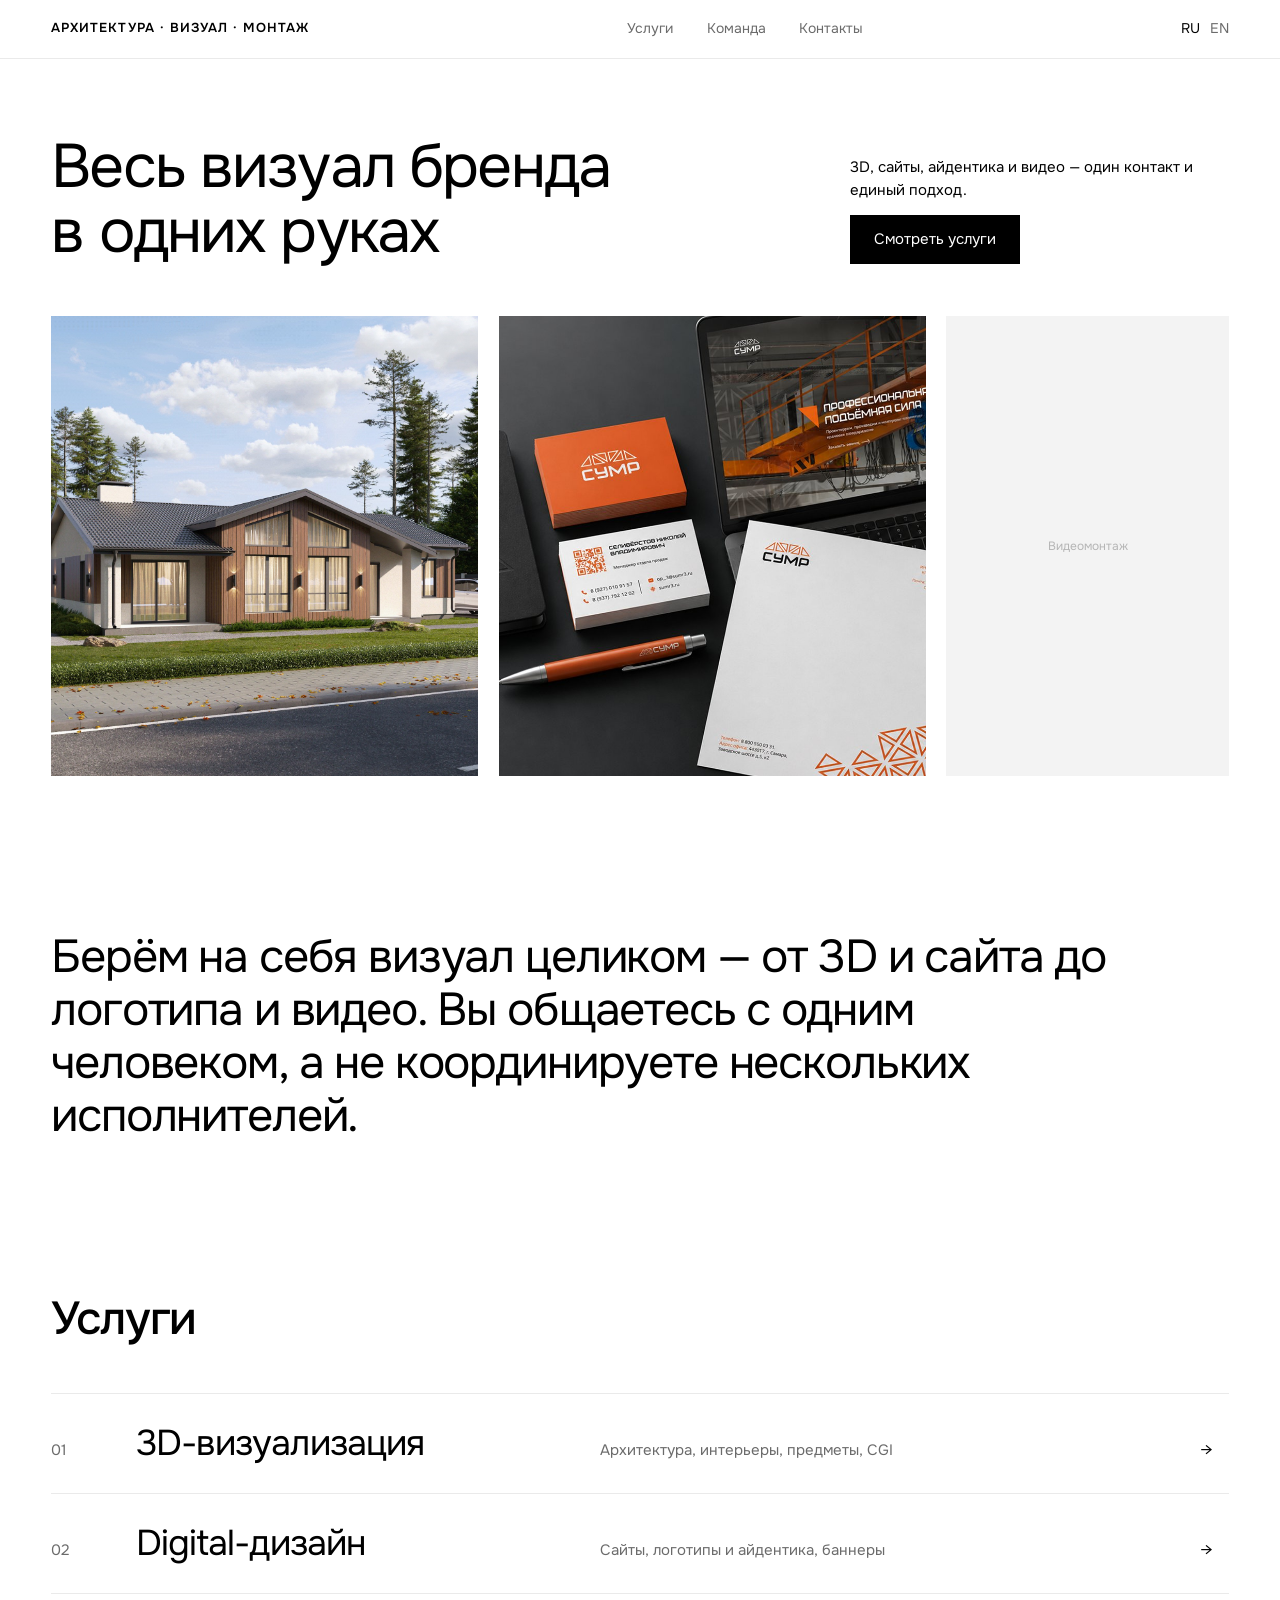
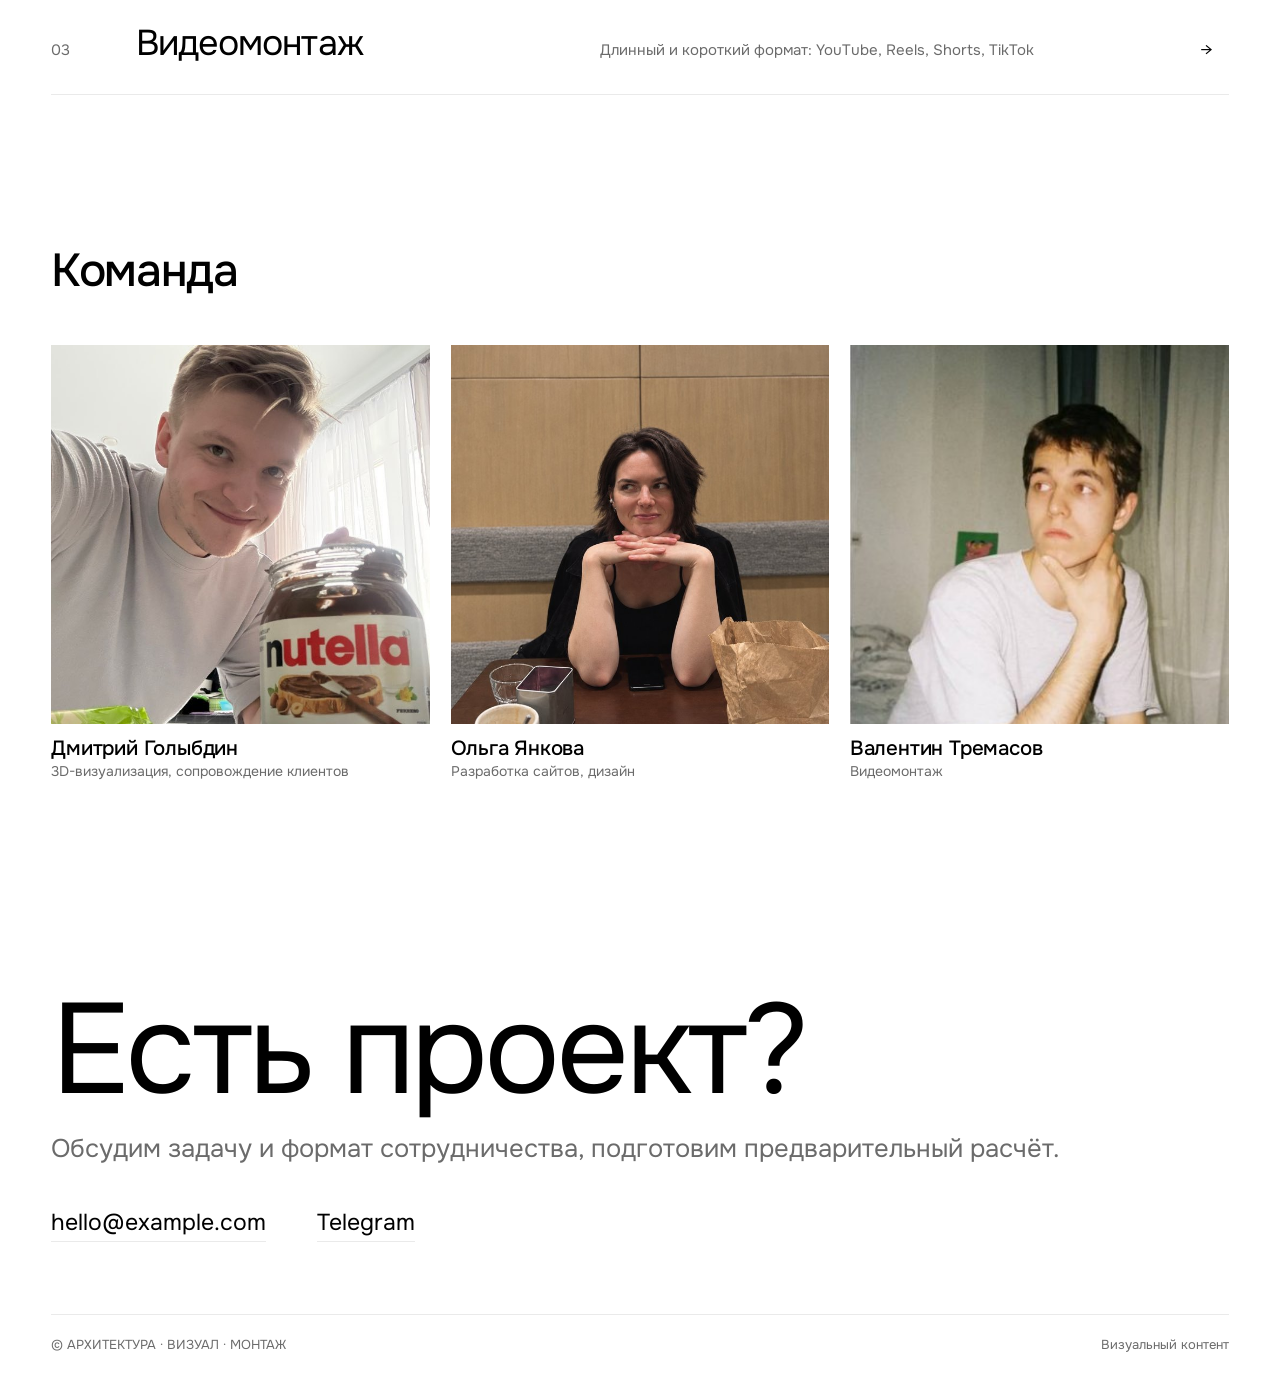
==== index.html @ 5c167f0b "Invest Group: link to live site instead of screenshots modal" ====
<!DOCTYPE html>
<html lang="ru">
<head>
<meta charset="utf-8">
<meta name="viewport" content="width=device-width, initial-scale=1, viewport-fit=cover">
<title>Дмитрий Голыбдин — 3D визуализация</title>
<meta name="description" content="Портфолио 3D artist: архитектурная визуализация, интерьеры, CGI.">
<meta property="og:title" content="Dmitry Golybdin — 3D Visualization">
<meta property="og:type" content="website">
<link rel="preconnect" href="https://fonts.googleapis.com">
<link rel="preconnect" href="https://fonts.gstatic.com" crossorigin>
<link href="https://fonts.googleapis.com/css2?family=Onest:wght@300;400;500;600&display=swap" rel="stylesheet">
<style>
:root{--bg:#fff;--fg:#000;--mute:#6B6B6B;--line:#EAEAEA;--ph:#F3F3F3;--m:clamp(20px,4vw,72px);--g:clamp(12px,1.6vw,28px);--f:'Onest','Helvetica Neue',Arial,sans-serif;color-scheme:light;box-sizing:border-box;padding-top:env(safe-area-inset-top,0px);padding-bottom:env(safe-area-inset-bottom,0px)}
*,*:before,*:after{box-sizing:inherit}
html{height:100%;scroll-padding-top:calc(env(safe-area-inset-top,0px) + 64px)}
body{margin:0;min-height:100%;background:var(--bg);color:var(--fg);font:400 16px/1.55 var(--f);-webkit-font-smoothing:antialiased;overflow-x:hidden}
a{color:inherit;text-decoration:none}
a:focus-visible,button:focus-visible{outline:2px solid #000;outline-offset:4px}
h1,h2,h3{font-weight:500;margin:0;letter-spacing:-.03em;line-height:1}
header{position:sticky;top:env(safe-area-inset-top,0px);z-index:10;background:rgba(255,255,255,.92);backdrop-filter:blur(6px);display:flex;align-items:center;justify-content:space-between;gap:16px;padding:18px var(--m);font-size:14px}
header .logo{font-weight:600;letter-spacing:-.01em}
nav{display:flex;gap:clamp(16px,2.6vw,40px)}
nav a,.lang button{color:var(--mute);transition:color .2s}
nav a:hover,nav a[aria-current],.lang button[aria-pressed=true]{color:var(--fg)}
.lang{display:flex;gap:10px}
.lang button{background:none;border:0;padding:0;font:inherit;cursor:pointer}
.menu{display:none;background:none;border:0;font:inherit;font-size:14px;cursor:pointer;padding:0}
main{min-height:60vh}
.hero-t{display:grid;grid-template-columns:repeat(12,1fr);gap:var(--g);align-items:end;padding:clamp(40px,6vw,96px) var(--m) clamp(28px,4vw,56px)}
.hero h1{grid-column:1/9;font-size:clamp(26px,5.4vw,96px);font-weight:400;white-space:nowrap;margin:0}
.hd{grid-column:9/13}
.hd p{margin:0 0 14px;color:var(--fg);font-size:15px;line-height:1.5}
.hd a.cta{border-bottom:1px solid;font-size:15px}
.hero-i .ph,.hero-i img{display:block;width:100%;aspect-ratio:16/9;object-fit:cover}
body>header{border-bottom:1px solid var(--line)}

.ph{background:var(--ph);display:flex;align-items:center;justify-content:center;color:#B5B5B5;font-size:12px;letter-spacing:.02em}
.sec{padding:clamp(72px,12vw,200px) var(--m) 0}
.sec-h{display:flex;justify-content:space-between;align-items:baseline;margin-bottom:clamp(24px,4vw,56px)}
.sec-h h2{font-size:clamp(28px,3.6vw,56px)}
.sec-h a{font-size:14px;color:var(--mute)}
.sec-h a:hover{color:var(--fg)}
.grid{display:grid;grid-template-columns:repeat(12,1fr);gap:clamp(36px,5vw,88px) var(--g);align-items:end}
.card{display:block}
.card .im{overflow:hidden;background:var(--ph)}
.card .ph,.card img{width:100%;aspect-ratio:var(--r,3/2);object-fit:cover;display:block;transition:transform .9s cubic-bezier(.2,.6,.2,1),opacity .4s}
.card:hover .ph,.card:hover img{transform:scale(1.02)}
.card h3{font-size:clamp(16px,1.4vw,20px);font-weight:500;letter-spacing:-.01em;margin-top:14px}
.card span{display:block;color:var(--mute);font-size:14px;margin-top:2px}
.s-a{grid-column:1/-1}.s-b{grid-column:1/8}.s-c{grid-column:9/13}.s-d{grid-column:2/7}.s-e{grid-column:8/13}.s-f{grid-column:1/6}.s-g{grid-column:7/13}
.about{display:grid;grid-template-columns:repeat(12,1fr);gap:var(--g)}
.about .l{grid-column:1/6;color:var(--mute);font-size:14px}
.about .r{grid-column:6/13}
.about h2{font-size:clamp(32px,5vw,80px);margin-bottom:28px}
.about p{font-size:clamp(18px,1.8vw,26px);line-height:1.4;letter-spacing:-.01em;margin:0;max-width:34ch}
.srv{display:grid;grid-template-columns:repeat(12,1fr);gap:var(--g)}
.srv h3{grid-column:1/6;font-size:clamp(22px,2.4vw,36px);margin-bottom:20px}
.srv ul{grid-column:6/13;list-style:none;margin:0 0 clamp(40px,6vw,88px);padding:0}
.srv li{padding:14px 0;border-top:1px solid var(--line);font-size:clamp(16px,1.4vw,20px)}
.srv .sub li{color:var(--mute)}
.srv li a{display:block}.srv li a:hover{color:var(--mute)}
.sv{all:unset;box-sizing:border-box;display:block;width:100%;cursor:pointer;color:var(--mute);transition:color .2s}.sv:hover{color:var(--fg)}.sv:focus-visible{outline:2px solid #000;outline-offset:4px}
dialog{border:0;padding:clamp(28px,4vw,56px);width:min(560px,calc(100% - 2*var(--m)));background:#fff;color:#000;font-family:var(--f)}
dialog::backdrop{background:rgba(255,255,255,.8)}
dialog h3{font-size:clamp(26px,3vw,40px);margin-bottom:18px}
dialog p{margin:0 0 32px;color:var(--mute);font-size:17px;max-width:40ch}
dialog .a{display:flex;justify-content:space-between;align-items:center;font-size:15px}
dialog .a button{all:unset;cursor:pointer;color:var(--mute)}dialog .a button:hover,dialog .a .go{color:#000}
dialog .a .go{border-bottom:1px solid;cursor:pointer}
dialog,dialog.wide{max-height:92vh}
dialog.wide{width:min(980px,calc(100% - 2*var(--m)))}
dialog.wide p{max-width:68ch;margin-bottom:20px}
.dh{display:flex;justify-content:space-between;align-items:flex-start;gap:16px;margin-bottom:18px}.dh h3{margin:0}
#dx{all:unset;cursor:pointer;font-size:22px;line-height:1;padding:4px 8px;color:var(--mute)}#dx:hover{color:#000}#dx:focus-visible{outline:2px solid #000}
.wl{display:grid;grid-template-columns:repeat(3,1fr);gap:var(--g)}
.wp{all:unset;box-sizing:border-box;cursor:pointer;display:block}
.wp .th{display:block;background:var(--ph);overflow:hidden}
.wp .th img,.wp .th .ph{width:100%;aspect-ratio:16/10;object-fit:cover;object-position:top;display:block;transition:transform .6s}
.wp:hover .th img{transform:scale(1.02)}
.wp .wt{display:block;margin-top:12px;font-size:17px;font-weight:500}
.wp .wy{display:block;color:var(--mute);font-size:14px}
.wp:focus-visible{outline:2px solid #000;outline-offset:4px}
.bk{all:unset;cursor:pointer;color:var(--mute);font-size:14px;margin-bottom:18px;display:inline-block}.bk:hover{color:#000}.bk:focus-visible{outline:2px solid #000}
dialog .ty{color:var(--mute);margin-bottom:10px}
.mn{display:flex;flex-wrap:wrap;gap:8px 18px;margin:0 0 12px;font-size:14px;align-items:baseline}.mn span{color:var(--mute);margin-right:6px}.mn i{font-style:normal;border-bottom:1px solid var(--line)}
.shots{display:grid;gap:14px;margin:24px 0 0}
.shots img,.mob img,.ex img{width:100%;display:block;border:1px solid var(--line)}
dialog h4{font-weight:500;font-size:15px;color:var(--mute);margin:28px 0 12px}
.mob{display:grid;grid-template-columns:repeat(4,1fr);gap:14px;align-items:start}
.ex{max-width:70%}
dialog .ft{margin-top:32px}
@media(max-width:860px){.wl{grid-template-columns:1fr}.mob{grid-template-columns:repeat(2,1fr)}.ex{max-width:100%}}

.contact{padding:clamp(96px,16vw,260px) var(--m) clamp(40px,6vw,72px)}
.contact h2{font-size:clamp(44px,10vw,180px);font-weight:400}
.contact p{margin:14px 0 36px;color:var(--mute);font-size:clamp(18px,2vw,28px)}
.contact .links{display:flex;gap:clamp(20px,4vw,56px);flex-wrap:wrap;font-size:clamp(18px,1.8vw,24px)}
.contact .links a{border-bottom:1px solid var(--line);transition:border-color .2s}
.contact .links a:hover{border-color:#000}
footer{display:flex;justify-content:space-between;padding:20px var(--m) 28px;color:var(--mute);font-size:13px;border-top:1px solid var(--line);margin:0 var(--m);padding-left:0;padding-right:0}
.pg-h{padding:clamp(48px,8vw,120px) var(--m) clamp(32px,5vw,72px)}
.pg-h h1{font-size:clamp(40px,8vw,140px);font-weight:400}
.pd-h{padding:clamp(40px,7vw,110px) var(--m) clamp(28px,4vw,56px);display:grid;grid-template-columns:repeat(12,1fr);gap:var(--g)}
.pd-h .t{grid-column:1/9}
.pd-h h1{font-size:clamp(36px,7vw,120px);font-weight:400}
.pd-h .ty{color:var(--mute);margin-top:16px}
.pd-h .d{grid-column:9/13;align-self:end;font-size:15px;color:var(--mute)}
.pd-h .d p{margin:0 0 8px}
.gal{display:grid;grid-template-columns:repeat(12,1fr);gap:var(--g);padding:0 var(--m)}
.gal figure{margin:0}
.gal .ph,.gal img{width:100%;display:block;aspect-ratio:var(--r,16/9);object-fit:cover}
.f{grid-column:1/-1}.h{grid-column:span 6}.lg{grid-column:3/13}
.full-bleed{grid-column:1/-1;margin:0 calc(var(--m)*-1)}
.pn{display:flex;justify-content:space-between;gap:16px;padding:clamp(72px,12vw,180px) var(--m) 0;font-size:clamp(18px,2.2vw,32px);letter-spacing:-.02em}
.pn a{display:block;max-width:46%}.pn small{display:block;color:var(--mute);font-size:13px;letter-spacing:0;margin-bottom:6px}
.pn .nx{text-align:right;margin-left:auto}
.back{padding:36px var(--m) 0;font-size:14px;color:var(--mute)}
.back a:hover{color:var(--fg)}
.rv{opacity:0;transition:opacity 1s ease}.rv.in{opacity:1}
@media(max-width:860px){
 .hero-t{display:block;padding-top:36px}
 .hero h1{font-size:8vw}
 .hd{margin-top:20px}
 .hero-i .ph,.hero-i img{aspect-ratio:4/3}
 header{flex-wrap:wrap}
 .menu{display:block}
 nav{display:none;order:3;width:100%;flex-direction:column;gap:14px;padding:14px 0 6px;font-size:18px}
 nav.open{display:flex}
 .grid{grid-template-columns:1fr;gap:44px}
 .grid>*{grid-column:1!important}
 .about,.srv,.pd-h{display:block}
 .about .l{margin-bottom:20px}
 .srv h3{margin-bottom:10px}
 .pd-h .d{margin-top:24px}
 .gal{grid-template-columns:1fr}
 .f,.h,.lg{grid-column:1/-1}
 .gal .ph,.gal img{aspect-ratio:var(--rm,4/3)}
 .pn a{max-width:48%}
}
@media(prefers-reduced-motion:reduce){*{transition:none!important}.rv{opacity:1}}

.hero-i{display:grid;grid-template-columns:repeat(3,1fr);gap:var(--g);padding:0 var(--m)}
.hero-i img,.hero-i .ph{aspect-ratio:3/4;object-fit:cover;width:100%;display:block}
.pos{margin:0;font-size:clamp(24px,3.6vw,60px);line-height:1.15;letter-spacing:-.025em;max-width:24em}
.srvl{border-bottom:1px solid var(--line)}
.sv.row{display:grid;grid-template-columns:64px 1.3fr 1.7fr 28px;gap:var(--g);align-items:baseline;padding:clamp(18px,2.4vw,32px) 0;border-top:1px solid var(--line);color:var(--fg);text-align:left}
.sv.row .nm{font-size:clamp(22px,2.8vw,44px);letter-spacing:-.025em;line-height:1.05}
.sv.row .n,.sv.row .ds{color:var(--mute);font-size:15px}
.sv.row .ar{transition:transform .3s}.sv.row:hover .ar{transform:translateX(5px)}
.g3{display:grid;grid-template-columns:repeat(3,1fr);gap:clamp(32px,4vw,64px) var(--g)}
.g3 .card .ph,.g3 .card img{aspect-ratio:4/3}
.tm{display:grid;grid-template-columns:repeat(3,1fr);gap:var(--g)}
.tm .ph{aspect-ratio:1/1;width:100%}.tm h3{margin-top:14px;font-size:clamp(18px,1.6vw,22px);font-weight:500;letter-spacing:-.01em}.tm span{display:block;color:var(--mute);font-size:14px;margin-top:2px}
@media(max-width:860px){.sv.row{grid-template-columns:36px 1fr 24px}.sv.row .ds{grid-column:2/3}.g3,.tm{grid-template-columns:1fr}.hero-i img,.hero-i .ph{aspect-ratio:2/3}}

.hero h1{white-space:normal;text-wrap:balance;font-size:clamp(28px,4.8vw,84px);line-height:1.05;max-width:none}
.vt{position:relative;aspect-ratio:3/4;background:var(--ph);overflow:hidden;display:flex;align-items:center;justify-content:center;color:#B5B5B5;font-size:12px}
.vt video{position:absolute;inset:0;width:100%;height:100%;object-fit:cover}
.tp{width:100%;aspect-ratio:1/1;object-fit:cover;object-position:50% 22%;display:block}
.dgs{margin-bottom:clamp(56px,8vw,120px)}.dgs .sec-h{margin-bottom:10px}.dd{color:var(--mute);margin:0 0 28px}
.vg{padding:0 var(--m)}.vc{display:grid;grid-template-columns:5fr 7fr;gap:var(--g);margin-top:clamp(40px,6vw,88px)}
.vc h4{font-weight:500;font-size:15px;color:var(--mute);margin:0 0 16px}
.vl{list-style:none;margin:0;padding:0}.vl li{padding:14px 0;border-top:1px solid var(--line);font-size:clamp(16px,1.4vw,20px)}
.vr{display:flex;justify-content:space-between;gap:16px;padding:18px 0;border-top:1px solid var(--line);font-size:clamp(18px,1.8vw,26px);letter-spacing:-.015em}
.vr span+span{color:var(--mute);font-size:14px;white-space:nowrap}.vr:hover span:first-child{color:var(--mute)}
@media(max-width:860px){.hero h1{font-size:8vw}.vc{grid-template-columns:1fr;gap:40px}}

.vl3{border-bottom:1px solid var(--line)}
.vr3{display:grid;grid-template-columns:1.2fr 1.4fr 1.5fr;gap:var(--g);padding:18px 0;border-top:1px solid var(--line);align-items:baseline}
.vr3 .nm{font-size:clamp(18px,1.8vw,26px);letter-spacing:-.015em}.vr3 .sp{color:var(--mute);font-size:15px}
.vr3 .lk{display:flex;gap:6px 18px;flex-wrap:wrap;justify-content:flex-end;font-size:15px}
.vr3 .lk a,.mn a{border-bottom:1px solid var(--line);transition:border-color .2s}.vr3 .lk a:hover,.mn a:hover{border-color:#000}
@media(max-width:860px){.vr3{grid-template-columns:1fr;gap:6px}.vr3 .lk{justify-content:flex-start;margin-top:6px}}

.hero-i{display:flex;gap:var(--g);height:clamp(300px,36vw,680px)}
.hero-i .hf{flex:1 1 0;min-width:0;overflow:hidden;background:var(--ph);transition:flex .7s cubic-bezier(.2,.6,.2,1);display:block}
.hero-i .hf:hover,.hero-i .hf:focus-visible{flex:3 1 0}
.hero-i .hf img{width:100%;height:100%;aspect-ratio:auto;object-fit:cover;display:block}
.hero-i .vt{flex:0 0 24%;aspect-ratio:auto;height:auto}
@media(max-width:860px){.hero-i{flex-direction:column;height:auto}.hero-i .hf,.hero-i .vt{flex:none;height:62vw}.hero-i .hf:hover{flex:none}}

.hd a.cta{display:inline-block;background:#000;color:#fff;border:0;padding:13px 24px;transition:opacity .2s}
.hd a.cta:hover{opacity:.82}
.bc{padding:20px var(--m) 0;font-size:13px;color:var(--mute)}.bc a:hover{color:#000}.bc [aria-current]{color:#000}.bc span[aria-hidden]{margin:0 4px}
.bc+.pg-h{padding-top:clamp(24px,4vw,56px)}
.bc+article .pd-h{padding-top:clamp(20px,3vw,40px)!important}
.figc{grid-column:1/-1}
dialog.xl{width:min(1400px,calc(100% - 2*var(--m)));padding:clamp(18px,2.4vw,32px)}
.fgw iframe{display:block;width:100%;height:min(72vh,780px);border:0;background:var(--ph)}

body>header .logo{font-weight:600;font-size:13px;letter-spacing:.08em;line-height:1.3;text-transform:uppercase}
@media(max-width:860px){body>header .logo{font-size:10.5px;letter-spacing:.05em;max-width:62%}}
</style>
</head>
<body>
<header>
 <a class="logo" href="#/" id="logo"></a>
 <button class="menu" id="menu" aria-expanded="false" aria-controls="nav"></button>
 <nav id="nav" aria-label="Main"></nav>
 <div class="lang" role="group" aria-label="Language"><button data-l="ru" aria-pressed="true">RU</button><button data-l="en" aria-pressed="false">EN</button></div>
</header>
<main id="app"></main>
<dialog id="dlg" aria-labelledby="dt"><div class="dh"><h3 id="dt"></h3><button id="dx" aria-label="Close">✕</button></div><div id="db"></div></dialog>
<script>
/* ---------- CONTENT MODEL (add a project = add one object) ---------- */
const T={
 ru:{nav:{services:'Услуги',works:'Работы',team:'Команда',contact:'Контакты',projects:'Проекты'},menu:'Меню',close:'Закрыть',
  hero:'Весь визуал бренда в одних руках',sub:'3D, сайты, айдентика и видео — один контакт и единый подход.',cta:'Смотреть услуги',sel:'Избранное',all:'Все 3D-проекты',brand:'АРХИТЕКТУРА · ВИЗУАЛ · МОНТАЖ',fsub:'Визуальный контент',photo:'Фото',
  pos:'Берём на себя визуал целиком — от 3D и сайта до логотипа и видео. Вы общаетесь с одним человеком, а не координируете нескольких исполнителей.',
  svc:[['3D-визуализация','','Архитектура, интерьеры, предметы, CGI'],['Digital-дизайн','','Сайты, логотипы и айдентика, баннеры'],['Видеомонтаж','','Длинный и короткий формат: YouTube, Reels, Shorts, TikTok']],
  web:['Разработка сайтов','Сайты и лендинги: дизайн, структура и вёрстка. Выберите проект, чтобы посмотреть подробнее.'],
  dg:[['Разработка сайтов','Сайты и лендинги: дизайн, структура и вёрстка.'],['Логотипы и айдентика','Логотип и базовые элементы фирменного стиля.'],['Баннеры','Рекламные и информационные баннеры, материалы для соцсетей.']],
  vi:'Монтирую как длинный формат, так и короткий: Reels, Shorts, TikTok.',vs:'Что входит',vw:'Примеры работ',yt:'YouTube',lk:'Ссылки',st:'Сайт',dgi:'Делаем сайты и лендинги, а также логотипы и фирменный стиль, баннеры и другие материалы для онлайн. Ниже — примеры сайтов.',hm:'Главная',fo:'Открыть в Figma',
  vl:['Обработка сырого материала','Цветокоррекция','Работа со звуком','Самостоятельный подбор дополнительного материала','Качественные монтажные склейки, эффекты, анимация'],
  team:[['Дмитрий Голыбдин','3D-визуализация, сопровождение клиентов'],['Ольга Янкова','Разработка сайтов, дизайн'],['Валентин Тремасов','Видеомонтаж']],
  role:'3D Artist / Architectural Visualization',
  about:'Создаю фотореалистичные визуализации архитектуры, интерьеров и объектов, помогая представить проект до его реализации.',
  s1:'3D визуализация',s2:'Digital дизайн',
  s1l:['Архитектурная визуализация','Интерьерная визуализация','Экстерьерная визуализация','Предметная визуализация'],
  s2l:[['Разработка сайтов','Сайты и лендинги: дизайн, структура и вёрстка. Выберите проект, чтобы посмотреть подробнее.'],['Логотипы','Разработка логотипа и базовых элементов фирменного стиля.'],['Digital-материалы','Презентации, обложки и другие материалы для онлайн-использования.'],['Баннеры','Рекламные и информационные баннеры для сайтов и соцсетей.']],mt:'Дополнительные услуги',discuss:'Обсудить задачу',back:'← Разработка сайтов',menuL:'Меню',blocks:'Блоки',mobile:'Мобильная версия',modalL:'Форма заявки',soon:'Скоро',soonL:'Скриншоты появятся позже.',close2:'Закрыть',
  cH:'Есть проект?',cP:'Обсудим задачу и формат сотрудничества, подготовим предварительный расчёт.',prev:'Предыдущий',next:'Следующий',back:'← Все проекты',
  ph:'Рендер',tt:'3D-визуализация',year:'Год',client:'Клиент',loc:'Локация',
  cat:{arch:'Архитектурная визуализация',ext:'Экстерьерная визуализация',int:'Интерьерная визуализация',prod:'Предметная визуализация',cgi:'CGI'},
  suf:'архитектурная визуализация'},
 en:{nav:{services:'Services',works:'Work',team:'Team',contact:'Contact',projects:'Projects'},menu:'Menu',close:'Close',
  hero:'All your brand visuals in one pair of hands',sub:'3D, websites, identity and video — one contact, one approach.',cta:'View services',sel:'Selected work',all:'All 3D projects',brand:'ARCHITECTURE · VISUAL · EDITING',fsub:'Visual content',photo:'Photo',
  pos:'We take care of your visuals end to end — from 3D and websites to logos and video. You talk to one person instead of coordinating several contractors.',
  svc:[['3D Visualization','','Architecture, interiors, products, CGI'],['Digital Design','','Websites, logos and identity, banners'],['Video Editing','','Long and short format: YouTube, Reels, Shorts, TikTok']],
  web:['Website Development','Websites and landing pages: design, structure and build. Choose a project to see more.'],
  dg:[['Website Development','Websites and landing pages: design, structure and build.'],['Logos & Identity','Logo and basic brand identity elements.'],['Banners','Ad and informational banners, social media materials.']],
  vi:'I edit both long format and short format: Reels, Shorts, TikTok.',vs:'What’s included',vw:'Selected work',yt:'YouTube',lk:'Links',st:'Site',dgi:'We build websites and landing pages, and also design logos and brand identity, banners and other online materials. Examples of websites below.',hm:'Home',fo:'Open in Figma',
  vl:['Processing of raw footage','Color correction','Sound work','Sourcing additional footage','Clean cuts, effects, animation'],
  team:[['Dmitry Golybdin','3D visualization, client support'],['Olga Yankova','Websites, design'],['Valentin Tremasov','Video editing']],
  role:'3D Artist / Architectural Visualization',
  about:'I create photorealistic visualizations of architecture, interiors and objects, helping people see a project before it is built.',
  s1:'3D Visualization',s2:'Digital Design',
  s1l:['Architectural Visualization','Interior Visualization','Exterior Visualization','Product Visualization'],
  s2l:[['Website Development','Websites and landing pages: design, structure and build. Choose a project to see more.'],['Logos','Logo design and basic brand identity elements.'],['Digital Materials','Presentations, covers and other materials for online use.'],['Banners','Ad and informational banners for websites and social media.']],mt:'Additional services',discuss:'Discuss a task',back:'← Website Development',menuL:'Menu',blocks:'Sections',mobile:'Mobile version',modalL:'Request form',soon:'Soon',soonL:'Screenshots coming soon.',close2:'Close',
  cH:'Have a project?',cP:'We’ll discuss the task and format, and prepare a preliminary estimate.',prev:'Previous',next:'Next',back:'← All projects',
  ph:'Render',tt:'3D Visualization',year:'Year',client:'Client',loc:'Location',
  cat:{arch:'Architectural Visualization',ext:'Exterior Visualization',int:'Interior Visualization',prod:'Product Visualization',cgi:'CGI'},
  suf:'architectural visualization'}
};
const IMG2=["assets/01.jpg", "assets/02.jpg", "assets/03.jpg", "assets/04.jpg", "assets/05.jpg", "assets/06.jpg", "assets/07.jpg", "assets/08.jpg", "assets/09.jpg", "assets/10.jpg"];
const R2=[1.299, 1.413, 1.3, 1.3, 1.3, 1.3, 1.3, 1.415, 1.415, 1.301];
const IMG=["assets/11.jpg", "assets/12.jpg", "assets/13.jpg", "assets/14.jpg"];
/* cover/images: replace null with image URLs. ratio: width/height. */
const mk=(n)=>Array.from({length:n},(_,i)=>({src:null,alt:'',ratio:[16/9,3/2,16/9,16/10,4/3,3/2,16/9,16/9][i%8]}));
const projects=[
 {"slug":"hito","title":{"ru":"ЖК «ХИТО»","en":"HITO Residential Complex"},"category":"arch","year":null,"client":"Rodina Development","location":null,"description":{"ru":"","en":""},"behance":"https://www.behance.net/gallery/229960749/zhk-hito-dlja-Rodina-Development","cover":"images/hito/02.webp","images":[{"src":"images/hito/01.webp","alt":"","ratio":1.777},{"src":"images/hito/02.webp","alt":"","ratio":2},{"src":"images/hito/03.webp","alt":"","ratio":2},{"src":"images/hito/04.webp","alt":"","ratio":2},{"src":"images/hito/05.webp","alt":"","ratio":2},{"src":"images/hito/06.webp","alt":"","ratio":0.8},{"src":"images/hito/07.webp","alt":"","ratio":1.333},{"src":"images/hito/08.webp","alt":"","ratio":2},{"src":"images/hito/09.webp","alt":"","ratio":2},{"src":"images/hito/10.webp","alt":"","ratio":2},{"src":"images/hito/11.webp","alt":"","ratio":2},{"src":"images/hito/12.webp","alt":"","ratio":1},{"src":"images/hito/13.webp","alt":"","ratio":1}]},
 {"slug":"origana","title":{"ru":"ЖК «Оригана»","en":"Origana Residential Complex"},"category":"arch","year":null,"client":null,"location":null,"description":{"ru":"","en":""},"behance":"https://www.behance.net/gallery/241078377/Residential-complex-3D-Visualization-(Origana)","cover":"images/origana/01.webp","images":[{"src":"images/origana/01.webp","alt":"","ratio":1.3},{"src":"images/origana/02.webp","alt":"","ratio":1.413},{"src":"images/origana/03.webp","alt":"","ratio":1.3},{"src":"images/origana/04.webp","alt":"","ratio":1.3},{"src":"images/origana/05.webp","alt":"","ratio":1.3},{"src":"images/origana/06.webp","alt":"","ratio":1.3},{"src":"images/origana/07.webp","alt":"","ratio":1.3},{"src":"images/origana/08.webp","alt":"","ratio":1.414},{"src":"images/origana/09.webp","alt":"","ratio":1.414},{"src":"images/origana/10.webp","alt":"","ratio":1.301}]},
 {"slug":"iyun","title":{"ru":"ЖК «Июнь»","en":"Iyun Residential Complex"},"category":"arch","year":"2025","client":null,"location":null,"description":{"ru":"","en":""},"behance":"https://www.behance.net/gallery/256706341/zhk-ijun-2025","cover":"images/iyun/01.webp","images":[{"src":"images/iyun/01.webp","alt":"","ratio":2.011},{"src":"images/iyun/02.jpg","alt":"","ratio":2.011},{"src":"images/iyun/03.jpg","alt":"","ratio":2.011},{"src":"images/iyun/04.jpg","alt":"","ratio":2.011},{"src":"images/iyun/05.webp","alt":"","ratio":2.011},{"src":"images/iyun/06.webp","alt":"","ratio":2.011},{"src":"images/iyun/07.webp","alt":"","ratio":2.011},{"src":"images/iyun/08.webp","alt":"","ratio":2.011},{"src":"images/iyun/09.webp","alt":"","ratio":2.011},{"src":"images/iyun/10.webp","alt":"","ratio":2.011}]},
 {"slug":"iyun-mop","title":{"ru":"МОП ЖК «Июнь»","en":"Iyun Residential — Common Areas"},"category":"int","year":"2024","client":null,"location":null,"description":{"ru":"","en":""},"behance":"https://www.behance.net/gallery/256709435/mop-zhk-ijun-Archviz-2024","cover":"images/iyun-mop/01.webp","images":[{"src":"images/iyun-mop/01.webp","alt":"","ratio":2.011},{"src":"images/iyun-mop/02.webp","alt":"","ratio":2.011},{"src":"images/iyun-mop/03.webp","alt":"","ratio":0.733},{"src":"images/iyun-mop/04.webp","alt":"","ratio":0.733},{"src":"images/iyun-mop/05.webp","alt":"","ratio":0.733},{"src":"images/iyun-mop/06.webp","alt":"","ratio":0.733},{"src":"images/iyun-mop/07.webp","alt":"","ratio":1.365},{"src":"images/iyun-mop/08.jpg","alt":"","ratio":0.733}]},
 {"slug":"svoy","title":{"ru":"ЖК «Свой»","en":"Svoy Residential Complex"},"category":"arch","year":null,"client":"Rodina Development","location":null,"description":{"ru":"","en":""},"behance":"https://www.behance.net/gallery/241077351/zhk-svoj-Rodina-Development","cover":"images/svoy/01.webp","images":[{"src":"images/svoy/01.webp","alt":"","ratio":1.501},{"src":"images/svoy/02.webp","alt":"","ratio":1.501},{"src":"images/svoy/03.webp","alt":"","ratio":1.501}]},
 {"slug":"misty-forest-villa","title":{"ru":"Вилла в туманном лесу","en":"Misty Forest Villa"},"category":"ext","year":null,"client":null,"location":null,"description":{"ru":"","en":""},"behance":"https://www.behance.net/gallery/256705981/Misty-Forest-Villa-Cinematic-Archviz-in-the-Mist","cover":"images/misty-forest-villa/01.jpg","images":[{"src":"images/misty-forest-villa/01.jpg","alt":"","ratio":2},{"src":"images/misty-forest-villa/02.jpg","alt":"","ratio":2},{"src":"images/misty-forest-villa/03.webp","alt":"","ratio":2},{"src":"images/misty-forest-villa/04.webp","alt":"","ratio":2},{"src":"images/misty-forest-villa/05.webp","alt":"","ratio":2},{"src":"images/misty-forest-villa/06.webp","alt":"","ratio":2}]},
 {"slug":"residential-concepts","title":{"ru":"Жилые концепции","en":"Residential Concepts"},"category":"arch","year":"2024","client":null,"location":null,"description":{"ru":"","en":""},"behance":"https://www.behance.net/gallery/256706677/Residential-Concepts-ArchViz-Collection-2024","cover":"images/residential-concepts/01.webp","images":[{"src":"images/residential-concepts/01.webp","alt":"","ratio":1.365},{"src":"images/residential-concepts/02.webp","alt":"","ratio":1.365},{"src":"images/residential-concepts/03.webp","alt":"","ratio":1.777},{"src":"images/residential-concepts/04.webp","alt":"","ratio":1.777},{"src":"images/residential-concepts/05.webp","alt":"","ratio":1.777},{"src":"images/residential-concepts/06.webp","alt":"","ratio":1.777},{"src":"images/residential-concepts/07.webp","alt":"","ratio":1.777},{"src":"images/residential-concepts/08.webp","alt":"","ratio":1.777},{"src":"images/residential-concepts/09.webp","alt":"","ratio":1.777},{"src":"images/residential-concepts/10.webp","alt":"","ratio":1.365},{"src":"images/residential-concepts/11.webp","alt":"","ratio":1.365},{"src":"images/residential-concepts/12.webp","alt":"","ratio":1.365},{"src":"images/residential-concepts/13.webp","alt":"","ratio":1.365},{"src":"images/residential-concepts/14.webp","alt":"","ratio":1.365},{"src":"images/residential-concepts/15.webp","alt":"","ratio":1.365},{"src":"images/residential-concepts/16.webp","alt":"","ratio":3.333},{"src":"images/residential-concepts/17.webp","alt":"","ratio":3.333},{"src":"images/residential-concepts/18.webp","alt":"","ratio":1.365},{"src":"images/residential-concepts/19.webp","alt":"","ratio":1.365},{"src":"images/residential-concepts/20.webp","alt":"","ratio":2.5},{"src":"images/residential-concepts/21.webp","alt":"","ratio":1.365},{"src":"images/residential-concepts/22.webp","alt":"","ratio":1.365},{"src":"images/residential-concepts/23.webp","alt":"","ratio":1.365},{"src":"images/residential-concepts/24.webp","alt":"","ratio":1.365},{"src":"images/residential-concepts/25.webp","alt":"","ratio":6.009},{"src":"images/residential-concepts/26.webp","alt":"","ratio":2.011},{"src":"images/residential-concepts/27.webp","alt":"","ratio":2.011},{"src":"images/residential-concepts/28.webp","alt":"","ratio":2.998}]},
 {"slug":"private-house-samara","title":{"ru":"Частный дом, Самара","en":"Private House, Samara"},"category":"ext","year":null,"client":null,"location":"Самара","description":{"ru":"","en":""},"behance":"https://www.behance.net/gallery/251166777/Private-house-Samara-3d-Visualization","cover":"images/private-house-samara/01.webp","images":[{"src":"images/private-house-samara/01.webp","alt":"","ratio":1.333},{"src":"images/private-house-samara/02.webp","alt":"","ratio":1.333},{"src":"images/private-house-samara/03.webp","alt":"","ratio":1.333},{"src":"images/private-house-samara/04.webp","alt":"","ratio":1.333}]},
 {"slug":"private-house","title":{"ru":"Частный дом","en":"Private House"},"category":"ext","year":null,"client":null,"location":null,"description":{"ru":"","en":""},"behance":"https://www.behance.net/gallery/251167565/Private-house-3D-Visualization","cover":"images/private-house/01.jpg","images":[{"src":"images/private-house/01.jpg","alt":"","ratio":1.333},{"src":"images/private-house/02.webp","alt":"","ratio":1.333},{"src":"images/private-house/03.webp","alt":"","ratio":1.333},{"src":"images/private-house/04.webp","alt":"","ratio":1.333}]},
 {"slug":"private-house-2","title":{"ru":"Частный дом II","en":"Private House II"},"category":"ext","year":null,"client":null,"location":null,"description":{"ru":"","en":""},"behance":"https://www.behance.net/gallery/241064703/Private-house","cover":"images/private-house-2/01.webp","images":[{"src":"images/private-house-2/01.webp","alt":"","ratio":1.777},{"src":"images/private-house-2/02.webp","alt":"","ratio":3.118},{"src":"images/private-house-2/03.webp","alt":"","ratio":0.678},{"src":"images/private-house-2/04.webp","alt":"","ratio":0.401},{"src":"images/private-house-2/05.webp","alt":"","ratio":1.809},{"src":"images/private-house-2/06.webp","alt":"","ratio":1.799}]},
 {"slug":"unknown-project","title":{"ru":"Unknown Project","en":"Unknown Project"},"category":"ext","year":null,"client":null,"location":null,"description":{"ru":"","en":""},"behance":"https://www.behance.net/gallery/241064263/Unknown-Project","cover":"images/unknown-project/01.webp","images":[{"src":"images/unknown-project/01.webp","alt":"","ratio":1.777},{"src":"images/unknown-project/02.webp","alt":"","ratio":1.777},{"src":"images/unknown-project/03.webp","alt":"","ratio":1.542},{"src":"images/unknown-project/04.webp","alt":"","ratio":1.544},{"src":"images/unknown-project/05.webp","alt":"","ratio":1.544},{"src":"images/unknown-project/06.webp","alt":"","ratio":1.544},{"src":"images/unknown-project/07.webp","alt":"","ratio":0.833}]},
 {"slug":"ici-caldaie","title":{"ru":"Котёл ICI Caldaie","en":"ICI Caldaie Boiler"},"category":"prod","year":null,"client":"ICI Caldaie","location":null,"description":{"ru":"","en":""},"behance":"https://www.behance.net/gallery/241054497/ICI-Caldaie-Boiler","cover":"images/ici-caldaie/02.webp","images":[{"src":"images/ici-caldaie/01.webp","alt":"","ratio":0.429},{"src":"images/ici-caldaie/02.webp","alt":"","ratio":1}]}
];
const featured=['hito','origana','iyun','iyun-mop','svoy','misty-forest-villa'];
const CONTACT={email:'hello@example.com',telegram:'https://t.me/username',other:null}; // placeholders

/* ---------- STATE ---------- */
let lang='ru';
try{const s=localStorage.getItem('lang');if(s==='en'||s==='ru')lang=s}catch(e){}
const $=s=>document.querySelector(s),app=$('#app');
const t=()=>T[lang];
const media=(o,cls,eager)=>o.src?`<img src="${o.src}" alt="${o.alt||''}" ${eager?'':'loading="lazy"'} style="--r:${o.ratio||1.5}">`:`<div class="ph" role="img" aria-label="${o.alt||t().ph}" style="--r:${o.ratio||1.5}">${t().ph}</div>`;
const card=(p,sz,r)=>`<a class="card ${sz} rv" href="#/projects/${p.slug}"><div class="im" style="--r:${r}">${media({src:p.cover,alt:p.title[lang],ratio:r},'',false)}</div><h3>${p.title[lang]}</h3><span>${t().cat[p.category]}</span></a>`;
const ratios={ 's-a':2.2,'s-b':1.5,'s-c':0.85,'s-d':1.1,'s-e':1.6,'s-f':1.4,'s-g':1.3};
/* asymmetric rhythm: full, big+small, small+big, repeat */
const rhythm=['s-a','s-b','s-c','s-d','s-e'];
const grid=(list)=>`<div class="grid">${list.map((p,i)=>{const k=rhythm[i%5];return card(p,k,ratios[k])}).join('')}</div>`;

/* ---------- VIEWS ---------- */
function home(){const x=t(),pj=slug=>projects.find(p=>p.slug===slug);
const tile=(img,title,label,attr,pos,pt)=>`<a class="card rv" ${attr}><div class="im">${img?`<img src="${img}" alt="${title}" loading="lazy" style="--r:1.33;${pos||''}">`:`<div class="ph" style="--r:1.33">${pt||x.soon}</div>`}</div><h3>${title}</h3><span>${label}</span></a>`;
const o=pj('origana'),h=pj('private-house');
return `<section class="hero" aria-label="${x.hero}"><div class="hero-t"><h1>${x.hero}</h1><div class="hd"><p>${x.sub}</p><a class="cta" href="#/" data-s="services">${x.cta}</a></div></div><div class="hero-i"><a class="hf" href="#/projects" aria-label="${x.svc[0][0]}"><img src="${IMG[0]}" alt="${x.svc[0][0]}"></a><a class="hf" href="#/digital" aria-label="${x.svc[1][0]}"><img src="${BR}" alt="${x.svc[1][0]}"></a><a class="vt" href="#/video" aria-label="${x.svc[2][0]}"><span>${x.svc[2][0]}</span><video autoplay muted loop playsinline preload="auto" poster="assets/15.jpg" src="assets/16.mp4" onerror="this.remove()"></video></a></div></section>
<section class="sec" id="about"><p class="pos rv">${x.pos}</p></section>
<section class="sec" id="services"><div class="sec-h"><h2>${x.nav.services}</h2></div><div class="srvl">${x.svc.map((s,i)=>`<button class="sv row" data-n="${i}"><span class="n">0${i+1}</span><span class="nm">${s[0]}</span><span class="ds">${s[2]}</span><span class="ar">→</span></button>`).join('')}</div></section>
<section class="sec" id="team"><div class="sec-h"><h2>${x.nav.team}</h2></div><div class="tm">${x.team.map((m,i)=>`<div class="rv">${[PHD,PHO,PHV][i]?`<img class="tp" src="${[PHD,PHO,PHV][i]}" alt="${m[0]}" style="${i===1?'object-position:50% 40%':i===0?'object-position:50% 18%':''}">`:`<div class="ph" style="--r:1">${x.photo}</div>`}<h3>${m[0]}</h3><span>${m[1]}</span></div>`).join('')}</div></section>
${contact()}`}
function contact(){const x=t(),c=CONTACT;return `<section class="contact" id="contact"><h2>${x.cH}</h2><p>${x.cP}</p><div class="links"><a href="mailto:${c.email}">${c.email}</a><a href="${c.telegram}" rel="noopener">Telegram</a>${c.other?`<a href="${c.other}">Behance</a>`:''}</div></section>`}
const BR="assets/17.jpg";
const PHD="assets/18.jpg";
const PHO="assets/19.jpg";
const PHV="assets/20.jpg";
const YT=[['Паша Осовцов','https://youtu.be/raxZ8KSLDdo'],['Подкаст «Тутти Фрутти»','https://www.youtube.com/watch?v=xKABh8RYWPI'],['Миша Сеин','https://www.youtube.com/watch?v=Hw85_qRv0Jg'],['Доктор Шуров','https://www.youtube.com/watch?v=B15I-hs0B20'],['Гештальт-терапевт Никита Савельев','https://www.youtube.com/watch?v=nfM7nirOq_Q']];
const SITES=[{"n": {"ru": "IT-NIKA", "en": "IT-NIKA"}, "s": {"ru": "IT / внедрение CRM-систем", "en": "IT / CRM implementation"}, "l": [{"ru": "Новый дизайн (Figma)", "en": "New design (Figma)", "u": "https://www.figma.com/proto/Bn4W970UG87IRvq9u23JtT/IT-NIKA?node-id=38-15&t=jIFUimkatNyMWlwp-0&scaling=scale-down-width&content-scaling=fixed&page-id=0%3A1"}]}, {"n": {"ru": "Invest Group", "en": "Invest Group"}, "s": {"ru": "Инвестиции / недвижимость", "en": "Investment / real estate"}, "l": [{"ru": "Сайт", "en": "Website", "u": "https://www.igsamara.ru/"}]}, {"n": {"ru": "DeloArt", "en": "DeloArt"}, "s": {"ru": "Digital / брендинг / разработка", "en": "Digital / branding / development"}, "l": [{"ru": "Сайт", "en": "Website", "u": "https://brand.deloart.ru/"}]}, {"n": {"ru": "Delo Art / X-Party", "en": "Delo Art / X-Party"}, "s": {"ru": "Чат-боты / автоматизация бизнеса", "en": "Chatbots / business automation"}, "l": [{"ru": "Страница чат-бота", "en": "Chatbot page", "u": "https://bot.x-party.ru/"}]}, {"n": {"ru": "HOGO Smart", "en": "HOGO Smart"}, "s": {"ru": "Умные устройства / системы доступа / IoT", "en": "Smart devices / access systems / IoT"}, "l": [{"ru": "Сайт", "en": "Website", "u": "https://hogo-smart.ru/"}]}, {"n": {"ru": "A-Store", "en": "A-Store"}, "s": {"ru": "E-commerce / электроника и гаджеты", "en": "E-commerce / electronics and gadgets"}, "l": [{"ru": "Сайт", "en": "Website", "u": "https://a-store63.ru/"}]}, {"n": {"ru": "Biorav", "en": "Biorav"}, "s": {"ru": "Медицина / центр восточной медицины", "en": "Medicine / oriental medicine center"}, "l": [{"ru": "Сайт", "en": "Website", "u": "https://biorav.ru/"}]}, {"n": {"ru": "Фитнес-проект", "en": "Fitness project"}, "s": {"ru": "Фитнес / спорт", "en": "Fitness / sports"}, "l": [{"ru": "Сайт", "en": "Website", "u": "https://xn----jtbictd3abeep5frb.xn--p1ai/"}]}];
function digital(){const x=t();
 const pl=()=>`<div class="card rv"><div class="im"><div class="ph" style="--r:1.33">${x.soon}</div></div></div>`;
 const rows=SITES.map((p,i)=>`<div class="vr3 rv"><span class="nm">${p.n[lang]}</span><span class="sp">${p.s[lang]}</span><span class="lk">${p.l.map(l=>`<a href="${l.u}" target="_blank" rel="noopener">${l[lang]} ↗</a>`).join('')}</span></div>`).join('');
 const blk=(i,body,c)=>`<section class="dgs"><div class="sec-h"><h2>${x.dg[i][0]}</h2></div><p class="dd">${x.dg[i][1]}</p><div class="${c}">${body}</div></section>`;
 return crumbs([[x.svc[1][0]]])+`<div class="pg-h"><h1>${x.svc[1][0]}</h1></div><div style="padding:0 var(--m)"><p class="pos" style="font-size:clamp(20px,2.4vw,34px);margin-bottom:clamp(32px,5vw,64px)">${x.dgi}</p><div class="vl3">${rows}</div></div>${contact()}`}
function video(){const x=t();
 return crumbs([[x.svc[2][0]]])+`<div class="pg-h"><h1>${x.svc[2][0]}</h1></div><div class="vg"><p class="pos" style="font-size:clamp(20px,2.4vw,34px)">${x.vi}</p>
 <div class="vc"><div><h4>${x.vs}</h4><ul class="vl">${x.vl.map(i=>`<li>${i}</li>`).join('')}</ul></div>
 <div><h4>${x.vw}</h4><div class="vrw">${YT.map(y=>`<a class="vr" href="${y[1]}" target="_blank" rel="noopener"><span>${y[0]}</span><span>${x.yt} ↗</span></a>`).join('')}</div></div></div></div>${contact()}`}
function crumbs(a){const x=t();return `<nav class="bc" aria-label="${lang==='ru'?'Навигация':'Breadcrumb'}"><a href="#/">${x.hm}</a>`+a.map(i=>` <span aria-hidden="true">/</span> `+(i[1]?`<a href="${i[1]}">${i[0]}</a>`:`<span aria-current="page">${i[0]}</span>`)).join('')+`</nav>`}
function list(){const x=t();return crumbs([[x.tt]])+`<div class="pg-h"><h1>${x.tt}</h1></div><section style="padding:0 var(--m)">${grid(projects)}</section>${contact()}`}
const lay=['f','h h','f','lg','h h','f']; // gallery rhythm; repeats for any count
function gallery(imgs,title){const out=[];let i=0,k=0;while(i<imgs.length){const l=lay[k%lay.length].split(' ');const n=Math.min(l.length,imgs.length-i);
 for(let j=0;j<n;j++){const im=imgs[i+j],c=n===1?l[0]:'h';const ratio=n>1?Math.min(...imgs.slice(i,i+n).map(q=>q.ratio)):im.ratio;
 out.push(`<figure class="${c} rv">${media({...im,alt:im.alt||title+' — '+(i+j+1),ratio},'',i+j===0)}</figure>`)}
 i+=n;k++}return out.join('')}
function detail(slug){const x=t(),i=projects.findIndex(p=>p.slug===slug);if(i<0)return `<div class="pg-h"><h1>404</h1></div><p class="back"><a href="#/projects">${x.back}</a></p>`;
 const p=projects[i],pr=projects[(i-1+projects.length)%projects.length],nx=projects[(i+1)%projects.length];
 const meta=[['year',p.year],['client',p.client],['loc',p.location]].filter(m=>m[1]).map(m=>`<p>${x[m[0]]}: ${m[1]}</p>`).join('');
 document.title=`${p.title[lang]} — ${x.suf} | ${lang==='ru'?'Дмитрий Голыбдин':'Dmitry Golybdin'}`;
 return crumbs([[x.tt,'#/projects'],[p.title[lang]]])+`<article><header class="pd-h" style="position:static;backdrop-filter:none;background:none;padding-top:clamp(40px,7vw,110px)"><div class="t"><h1>${p.title[lang]}</h1><div class="ty">${x.cat[p.category]}</div></div><div class="d">${meta}${p.description[lang]?`<p>${p.description[lang]}</p>`:''}</div></header>
 <div class="gal">${gallery(p.images,p.title[lang])}</div></article>
 <nav class="pn" aria-label="Projects"><a href="#/projects/${pr.slug}"><small>← ${x.prev}</small>${pr.title[lang]}</a><a class="nx" href="#/projects/${nx.slug}"><small>${x.next} →</small>${nx.title[lang]}</a></nav>
 <p class="back" style="padding-bottom:0"><a href="#/projects">${x.back}</a></p><div style="height:clamp(56px,8vw,120px)"></div>`}

/* ---------- ROUTER ---------- */
let pendingScroll=null;
let path=(location.hash||'').replace(/^#\/?/,'');
function go(p){path=p;try{history.replaceState(null,'','#/'+p)}catch(e){try{location.hash='#/'+p}catch(_){}}route()}
function route(){const h=path,parts=h.split('/'),x=t();
 document.documentElement.lang=lang;document.title=x.brand+' — '+x.hero;
 let v,cur='';
 if(parts[0]==='projects'&&parts[1]){v=detail(parts[1]);cur='projects'}
 else if(parts[0]==='projects'){v=list();cur='projects'}
 else if(parts[0]==='digital'){v=digital();cur='digital'}else if(parts[0]==='video'){v=video();cur='video'}else v=home();
 app.innerHTML=v+`<footer><span>© ${x.brand}</span><span>${x.fsub}</span></footer>`;
 renderNav(cur);$('#logo').textContent=x.brand;
 if(pendingScroll&&!cur){const el=document.getElementById(pendingScroll);if(el)el.scrollIntoView({behavior:'smooth'});pendingScroll=null}else window.scrollTo(0,0);
 observe();document.querySelectorAll('video').forEach(v=>{v.muted=true;const p=v.play();if(p&&p.catch)p.catch(()=>{})})}
function renderNav(cur){const x=t();
 $('#nav').innerHTML=['services','team','contact'].map(k=>`<a href="#/" data-s="${k}">${x.nav[k]}</a>`).join('');
 $('#menu').textContent=$('#nav').classList.contains('open')?x.close:x.menu;
 document.querySelectorAll('.lang button').forEach(b=>b.setAttribute('aria-pressed',b.dataset.l===lang))}
function observe(){const els=document.querySelectorAll('.rv');
 if(!('IntersectionObserver'in window)){els.forEach(e=>e.classList.add('in'));return}
 const io=new IntersectionObserver(es=>es.forEach(e=>{if(e.isIntersecting){e.target.classList.add('in');io.unobserve(e.target)}}),{rootMargin:'0px 0px -6% 0px'});els.forEach(e=>io.observe(e))}

/* ---------- EVENTS ---------- */
const WEB=["assets/21.jpg", "assets/22.jpg", "assets/23.jpg", "assets/24.jpg", "assets/25.jpg", "assets/26.jpg", "assets/27.jpg", "assets/28.jpg", "assets/29.jpg", "assets/30.jpg"];
const webProjects=[
 {title:{ru:'Invest Group',en:'Invest Group'},
  type:{ru:'Сайт агентства недвижимости',en:'Real estate agency website'},
  desc:{ru:'Сайт агентства недвижимости в Самаре: офер с переключением между жилой и коммерческой недвижимостью, калькулятор ипотеки с предложениями банков, блок про ипотечного брокера, о компании и кейсы клиентов. Есть мобильная версия и форма заявки в модальном окне.',en:'Website for a real estate agency in Samara: a hero with a switch between residential and commercial property, a mortgage calculator with bank offers, a mortgage broker block, about the company and client cases. Includes a mobile version and a request form in a modal window.'},
  menu:{ru:['Жилая недвижимость','Коммерческая недвижимость','О компании','Кейсы','Контакты'],en:['Residential','Commercial','About','Cases','Contacts']},
  sections:{ru:['Офер','Калькулятор ипотеки','Ипотечный брокер','О компании','Кейсы'],en:['Hero','Mortgage calculator','Mortgage broker','About','Cases']},
  links:{ru:[['Текущий сайт','https://www.igsamara.ru/']],en:[['Current website','https://www.igsamara.ru/']]},
  desktop:WEB.slice(0,5),mobile:WEB.slice(5,9),extra:WEB.slice(9,10)}
];
const dlg=$('#dlg'),dt=$('#dt'),db=$('#db');
function dOpen(wide){dlg.classList.remove('xl');dlg.classList.toggle('wide',!!wide);if(!dlg.open)dlg.showModal();dlg.scrollTop=0}
const FIG='https://www.figma.com/design/3Q2ssvWF4UKlYxnkusXyjq/%D0%9F%D0%BE%D1%80%D1%82%D1%84%D0%BE%D0%BB%D0%B8%D0%BE-%D0%AF%D0%BD%D0%BA%D0%BE%D0%B2%D0%BE%D0%B9-%D0%9E%D0%BB%D1%8C%D0%B3%D0%B8?node-id=1363-2003&t=b9ty62ANLgSAu7TL-1';
function openFigma(){const x=t();dt.textContent=x.dg[1][0];db.innerHTML=`<div class="fgw"><iframe src="https://www.figma.com/embed?embed_host=share&url=${encodeURIComponent(FIG)}" title="Figma" loading="lazy" allowfullscreen></iframe></div><div class="a ft"><a class="go" href="${FIG}" target="_blank" rel="noopener">${x.fo} ↗</a></div>`;dOpen(true);dlg.classList.add('xl')}
function discuss(){return `<div class="a ft"><button class="go" data-a="go">${t().discuss}</button></div>`}
function openSv(n){go(['projects','digital','video'][n])}
function dSites(){const x=t();dt.textContent=x.web[0];
 db.innerHTML=`<p>${x.web[1]}</p><div class="wl">`+webProjects.map((p,i)=>`<button class="wp" data-i="${i}"><span class="th">${p.desktop[0]?`<img src="${p.desktop[0]}" alt="">`:`<span class="ph">${x.soon}</span>`}</span><span class="wt">${p.title[lang]}</span><span class="wy">${p.type[lang]||'&nbsp;'}</span></button>`).join('')+`</div>`+discuss();dOpen(true)}
function dProject(i){const x=t(),p=webProjects[i],ti=p.title[lang];dt.textContent=ti;
 const im=(a)=>a.map(s=>`<img src="${s}" alt="${ti}" loading="lazy">`).join('');
 const row=(l,a)=>`<div class="mn"><span>${l}</span>${a.map(m=>`<i>${m}</i>`).join('')}</div>`;
 db.innerHTML=(webProjects.length>1?`<button class="bk" data-a="back">${x.back}</button>`:'')+(p.type[lang]?`<div class="ty">${p.type[lang]}</div>`:'')+(p.desc[lang]?`<p>${p.desc[lang]}</p>`:'')+(p.links?`<div class="mn"><span>${x.lk}</span>${p.links[lang].map(l=>`<a href="${l[1]}" target="_blank" rel="noopener">${l[0]} ↗</a>`).join('')}</div>`:'')+(p.menu?row(x.menuL,p.menu[lang]):'')+(p.sections?row(x.blocks,p.sections[lang]):'')+(p.desktop.length?`<div class="shots">${im(p.desktop)}</div>`:`<p>${x.soonL}</p>`)+(p.mobile.length?`<h4>${x.mobile}</h4><div class="mob">${im(p.mobile)}</div>`:'')+(p.extra.length?`<h4>${x.modalL}</h4><div class="ex">${im(p.extra)}</div>`:'')+discuss();dOpen(true)}
dlg.addEventListener('click',e=>{
 const r=dlg.getBoundingClientRect();
 if(e.target===dlg&&(e.clientX<r.left||e.clientX>r.right||e.clientY<r.top||e.clientY>r.bottom)){dlg.close();return}
 const b=e.target.closest('#dx,[data-a],[data-i]');if(!b)return;
 if(b.id==='dx')dlg.close();
 else if(b.dataset.i!==undefined)dProject(+b.dataset.i);
 else if(b.dataset.a==='back')dSites();
 else if(b.dataset.a==='go'){dlg.close();const c=document.getElementById('contact');if(c)c.scrollIntoView({behavior:'smooth'})}
});
document.addEventListener('click',e=>{
 const sv=e.target.closest('[data-n]');if(sv){e.preventDefault();openSv(+sv.dataset.n);return}
 const fg=e.target.closest('[data-f]');if(fg){e.preventDefault();openFigma();return}
 const wk=e.target.closest('[data-w]');if(wk){e.preventDefault();dProject(+wk.dataset.w);return}
 const lb=e.target.closest('.lang button');if(lb){if(dlg.open)dlg.close();lang=lb.dataset.l;try{localStorage.setItem('lang',lang)}catch(_){}route();return}
 const a=e.target.closest('a[data-s]');
 if(a){e.preventDefault();const id=a.dataset.s;$('#nav').classList.remove('open');$('#menu').setAttribute('aria-expanded','false');
  if(path===''){document.getElementById(id).scrollIntoView({behavior:'smooth'})}else{pendingScroll=id;go('')}return}
 if(e.target.closest('nav a')){$('#nav').classList.remove('open');$('#menu').setAttribute('aria-expanded','false')}
 if(e.target.closest('#menu')){const n=$('#nav'),o=n.classList.toggle('open');$('#menu').setAttribute('aria-expanded',o);renderNav(path.indexOf('projects')===0?'projects':'')}
 const lk=e.target.closest('a[href^="#/"]');
 if(lk){e.preventDefault();$('#nav').classList.remove('open');$('#menu').setAttribute('aria-expanded','false');go(lk.getAttribute('href').replace(/^#\/?/,''))}
});
window.addEventListener('hashchange',()=>{path=(location.hash||'').replace(/^#\/?/,'');route()});
route();
</script>
</body>
</html>
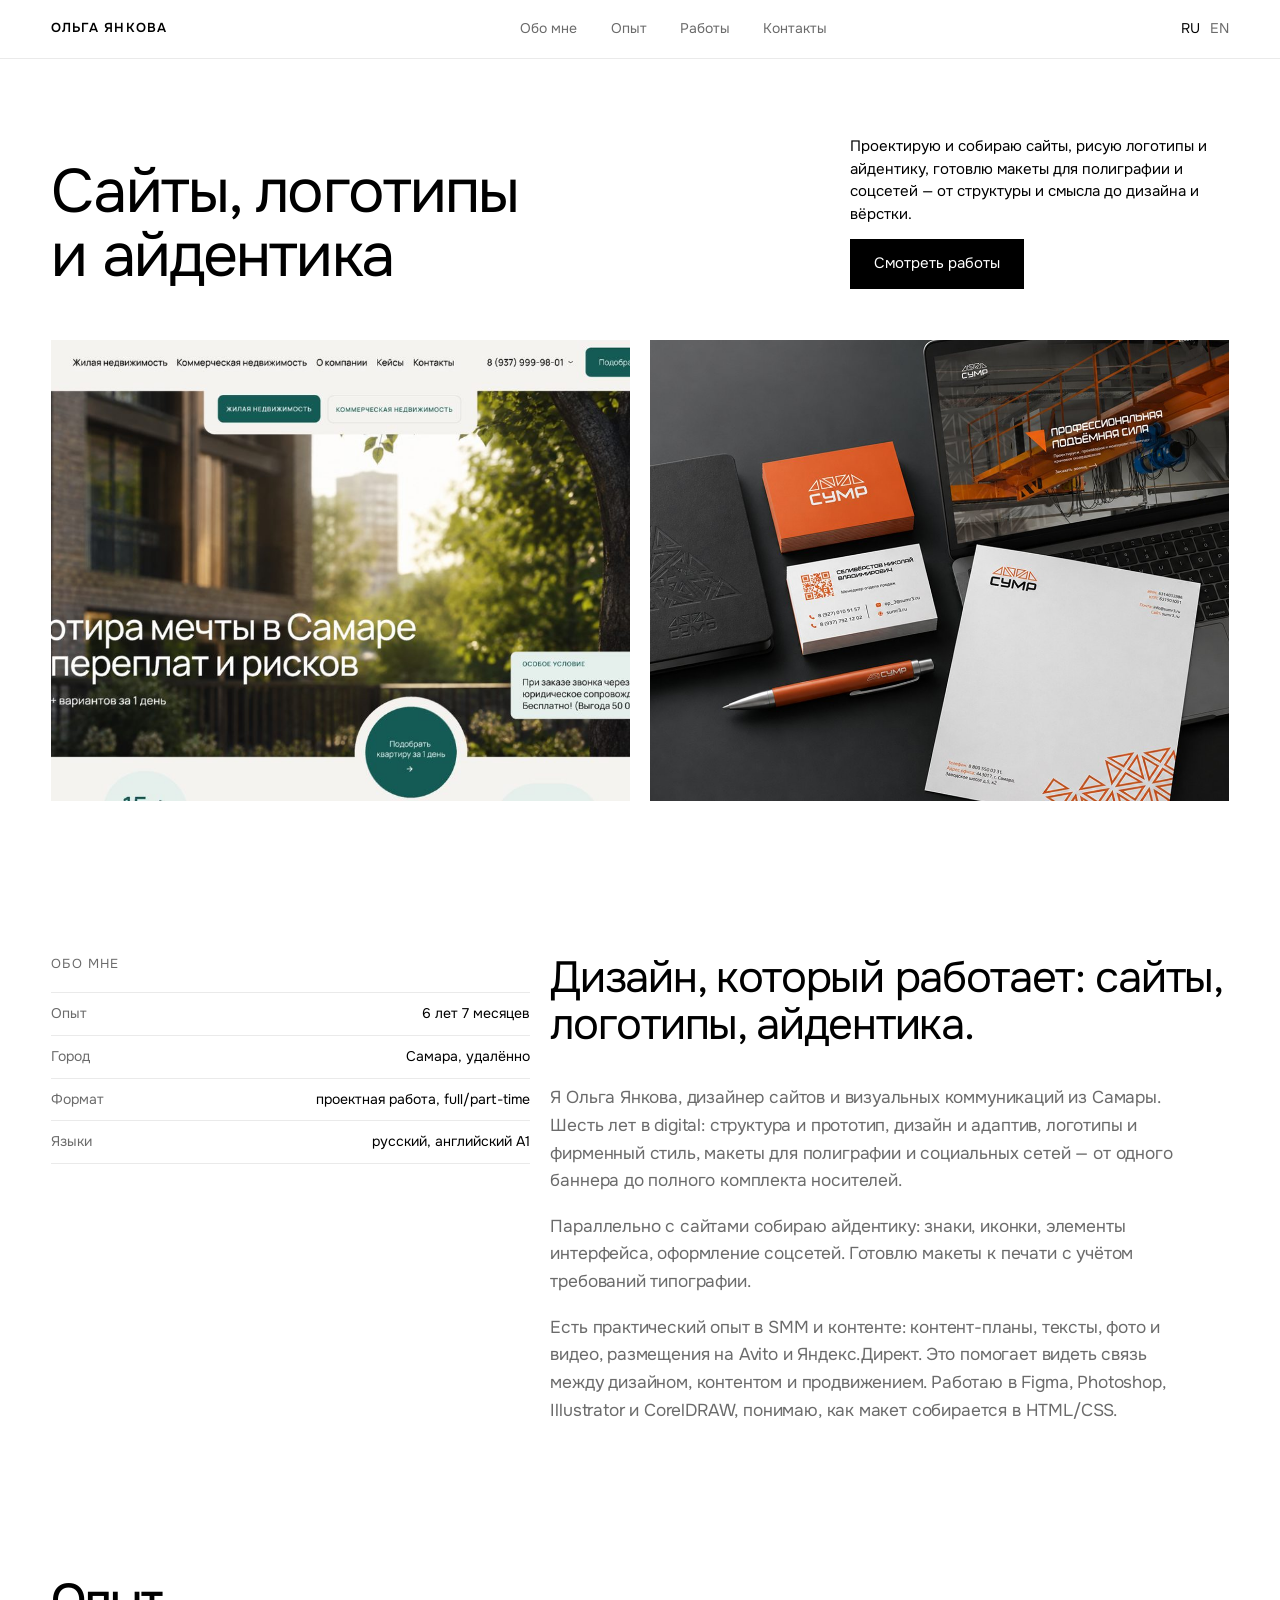
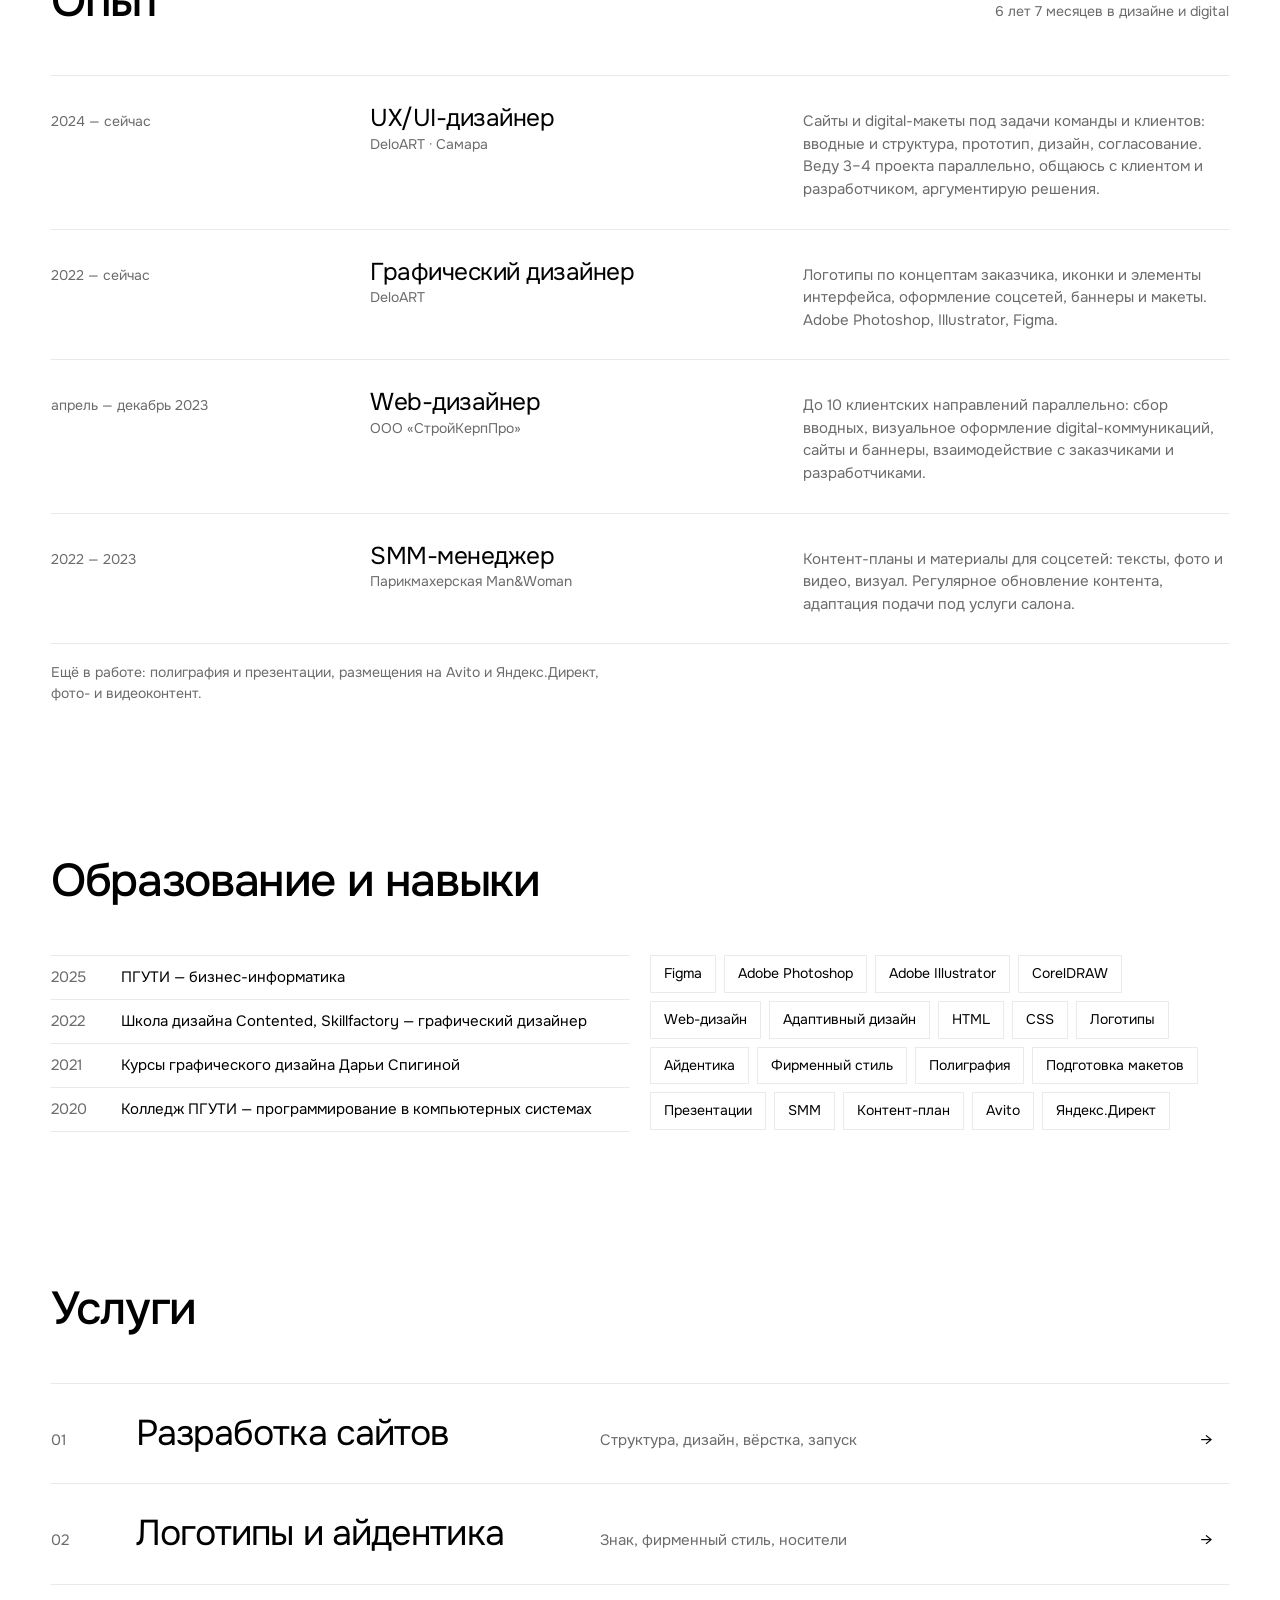
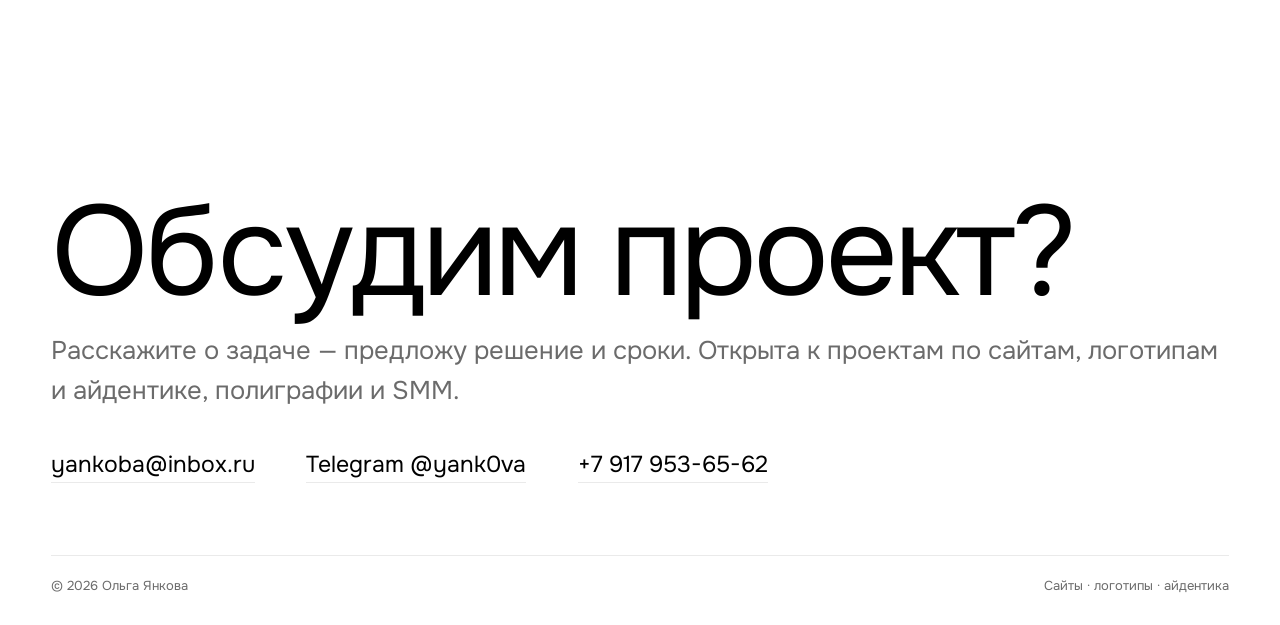
==== commit 9243a832: "Update portfolio with resume-based homepage" ====
--- a/index.html
+++ b/index.html
@@ -3,10 +3,13 @@
 <head>
 <meta charset="utf-8">
 <meta name="viewport" content="width=device-width, initial-scale=1, viewport-fit=cover">
-<title>Дмитрий Голыбдин — 3D визуализация</title>
-<meta name="description" content="Портфолио 3D artist: архитектурная визуализация, интерьеры, CGI.">
-<meta property="og:title" content="Dmitry Golybdin — 3D Visualization">
+<title>Ольга Янкова — сайты, логотипы и айдентика</title>
+<meta name="description" content="Портфолио Ольги Янковой: сайты, логотипы, айдентика, полиграфия и SMM.">
+<meta property="og:title" content="Olga Yankova — websites, logos &amp; identity">
+<meta property="og:description" content="Portfolio of Olga Yankova: websites, logos, identity, print and SMM.">
 <meta property="og:type" content="website">
+<meta name="theme-color" content="#ffffff">
+<link rel="icon" href="data:image/svg+xml,<svg xmlns='http://www.w3.org/2000/svg' viewBox='0 0 64 64'><rect width='64' height='64' fill='%23111111'/><text x='32' y='44' font-family='Helvetica,Arial,sans-serif' font-size='28' font-weight='600' fill='%23ffffff' text-anchor='middle'>OY</text></svg>">
 <link rel="preconnect" href="https://fonts.googleapis.com">
 <link rel="preconnect" href="https://fonts.gstatic.com" crossorigin>
 <link href="https://fonts.googleapis.com/css2?family=Onest:wght@300;400;500;600&display=swap" rel="stylesheet">
@@ -191,6 +194,37 @@
 
 body>header .logo{font-weight:600;font-size:13px;letter-spacing:.08em;line-height:1.3;text-transform:uppercase}
 @media(max-width:860px){body>header .logo{font-size:10.5px;letter-spacing:.05em;max-width:62%}}
+/* CTA + case link */
+.btn{display:inline-flex;align-items:center;gap:10px;background:#000;color:#fff;border:0;padding:14px 26px;font:inherit;font-size:15px;cursor:pointer;transition:opacity .2s}
+.btn:hover{opacity:.82}
+.btn:focus-visible{outline:2px solid #000;outline-offset:4px}
+.vr3 .lk button{border:0;background:none;padding:0;font:inherit;font-size:15px;color:inherit;cursor:pointer;border-bottom:1px solid var(--line);transition:border-color .2s}
+.vr3 .lk button:hover{border-color:#000}
+
+/* ---------- resume blocks ---------- */
+.sec-h .note{color:var(--mute);font-size:14px;text-align:right}
+.eb{display:block;font-size:13px;text-transform:uppercase;letter-spacing:.08em;color:var(--mute);margin-bottom:18px}
+.facts{list-style:none;margin:0;padding:0;border-top:1px solid var(--line)}
+.facts li{display:flex;justify-content:space-between;gap:14px;padding:11px 0;border-bottom:1px solid var(--line);font-size:14px;line-height:1.4}
+.facts span{color:var(--mute)}
+.facts b{font-weight:400;text-align:right;color:var(--fg)}
+.about .r .tx{margin:18px 0 0;font-size:clamp(15px,1.35vw,18px);line-height:1.6;max-width:58ch;color:var(--mute)}
+.about .r .pos{margin:0 0 clamp(20px,3vw,36px);font-size:clamp(26px,3.4vw,52px);line-height:1.08;letter-spacing:-.03em;max-width:18em;color:var(--fg)}
+.xp{border-bottom:1px solid var(--line)}
+.xr{display:grid;grid-template-columns:1.05fr 1.45fr 1.5fr;gap:var(--g);padding:clamp(18px,2.2vw,30px) 0;border-top:1px solid var(--line);align-items:baseline}
+.xr .pe{color:var(--mute);font-size:14px}
+.xr .rl{font-size:clamp(19px,1.9vw,28px);letter-spacing:-.02em;line-height:1.12}
+.xr .rl small{display:block;color:var(--mute);font-size:14px;letter-spacing:0;margin-top:5px}
+.xr .ds{margin:0;color:var(--mute);font-size:15px;line-height:1.5}
+.xn{margin:18px 0 0;color:var(--mute);font-size:14px;max-width:64ch;line-height:1.5}
+.duo{display:grid;grid-template-columns:1fr 1fr;gap:clamp(32px,5vw,72px) var(--g);align-items:start}
+.duo h3{font-size:15px;font-weight:500;margin:0 0 14px}
+.edl{list-style:none;margin:0;padding:0;border-bottom:1px solid var(--line)}
+.edl li{display:grid;grid-template-columns:58px 1fr;gap:12px;padding:11px 0;border-top:1px solid var(--line);font-size:15px;line-height:1.4}
+.edl .y{color:var(--mute)}
+.tags{display:flex;flex-wrap:wrap;gap:8px;margin:0;padding:0;list-style:none}
+.tags li{border:1px solid var(--line);padding:7px 13px;font-size:14px}
+@media(max-width:860px){.xr{grid-template-columns:1fr;gap:6px}.duo{grid-template-columns:1fr}.facts,.edl{max-width:100%}.sec-h .note{display:none}}
 </style>
 </head>
 <body>
@@ -203,143 +237,17 @@
 <main id="app"></main>
 <dialog id="dlg" aria-labelledby="dt"><div class="dh"><h3 id="dt"></h3><button id="dx" aria-label="Close">✕</button></div><div id="db"></div></dialog>
 <script>
-/* ---------- CONTENT MODEL (add a project = add one object) ---------- */
-const T={
- ru:{nav:{services:'Услуги',works:'Работы',team:'Команда',contact:'Контакты',projects:'Проекты'},menu:'Меню',close:'Закрыть',
-  hero:'Весь визуал бренда в одних руках',sub:'3D, сайты, айдентика и видео — один контакт и единый подход.',cta:'Смотреть услуги',sel:'Избранное',all:'Все 3D-проекты',brand:'АРХИТЕКТУРА · ВИЗУАЛ · МОНТАЖ',fsub:'Визуальный контент',photo:'Фото',
-  pos:'Берём на себя визуал целиком — от 3D и сайта до логотипа и видео. Вы общаетесь с одним человеком, а не координируете нескольких исполнителей.',
-  svc:[['3D-визуализация','','Архитектура, интерьеры, предметы, CGI'],['Digital-дизайн','','Сайты, логотипы и айдентика, баннеры'],['Видеомонтаж','','Длинный и короткий формат: YouTube, Reels, Shorts, TikTok']],
-  web:['Разработка сайтов','Сайты и лендинги: дизайн, структура и вёрстка. Выберите проект, чтобы посмотреть подробнее.'],
-  dg:[['Разработка сайтов','Сайты и лендинги: дизайн, структура и вёрстка.'],['Логотипы и айдентика','Логотип и базовые элементы фирменного стиля.'],['Баннеры','Рекламные и информационные баннеры, материалы для соцсетей.']],
-  vi:'Монтирую как длинный формат, так и короткий: Reels, Shorts, TikTok.',vs:'Что входит',vw:'Примеры работ',yt:'YouTube',lk:'Ссылки',st:'Сайт',dgi:'Делаем сайты и лендинги, а также логотипы и фирменный стиль, баннеры и другие материалы для онлайн. Ниже — примеры сайтов.',hm:'Главная',fo:'Открыть в Figma',
-  vl:['Обработка сырого материала','Цветокоррекция','Работа со звуком','Самостоятельный подбор дополнительного материала','Качественные монтажные склейки, эффекты, анимация'],
-  team:[['Дмитрий Голыбдин','3D-визуализация, сопровождение клиентов'],['Ольга Янкова','Разработка сайтов, дизайн'],['Валентин Тремасов','Видеомонтаж']],
-  role:'3D Artist / Architectural Visualization',
-  about:'Создаю фотореалистичные визуализации архитектуры, интерьеров и объектов, помогая представить проект до его реализации.',
-  s1:'3D визуализация',s2:'Digital дизайн',
-  s1l:['Архитектурная визуализация','Интерьерная визуализация','Экстерьерная визуализация','Предметная визуализация'],
-  s2l:[['Разработка сайтов','Сайты и лендинги: дизайн, структура и вёрстка. Выберите проект, чтобы посмотреть подробнее.'],['Логотипы','Разработка логотипа и базовых элементов фирменного стиля.'],['Digital-материалы','Презентации, обложки и другие материалы для онлайн-использования.'],['Баннеры','Рекламные и информационные баннеры для сайтов и соцсетей.']],mt:'Дополнительные услуги',discuss:'Обсудить задачу',back:'← Разработка сайтов',menuL:'Меню',blocks:'Блоки',mobile:'Мобильная версия',modalL:'Форма заявки',soon:'Скоро',soonL:'Скриншоты появятся позже.',close2:'Закрыть',
-  cH:'Есть проект?',cP:'Обсудим задачу и формат сотрудничества, подготовим предварительный расчёт.',prev:'Предыдущий',next:'Следующий',back:'← Все проекты',
-  ph:'Рендер',tt:'3D-визуализация',year:'Год',client:'Клиент',loc:'Локация',
-  cat:{arch:'Архитектурная визуализация',ext:'Экстерьерная визуализация',int:'Интерьерная визуализация',prod:'Предметная визуализация',cgi:'CGI'},
-  suf:'архитектурная визуализация'},
- en:{nav:{services:'Services',works:'Work',team:'Team',contact:'Contact',projects:'Projects'},menu:'Menu',close:'Close',
-  hero:'All your brand visuals in one pair of hands',sub:'3D, websites, identity and video — one contact, one approach.',cta:'View services',sel:'Selected work',all:'All 3D projects',brand:'ARCHITECTURE · VISUAL · EDITING',fsub:'Visual content',photo:'Photo',
-  pos:'We take care of your visuals end to end — from 3D and websites to logos and video. You talk to one person instead of coordinating several contractors.',
-  svc:[['3D Visualization','','Architecture, interiors, products, CGI'],['Digital Design','','Websites, logos and identity, banners'],['Video Editing','','Long and short format: YouTube, Reels, Shorts, TikTok']],
-  web:['Website Development','Websites and landing pages: design, structure and build. Choose a project to see more.'],
-  dg:[['Website Development','Websites and landing pages: design, structure and build.'],['Logos & Identity','Logo and basic brand identity elements.'],['Banners','Ad and informational banners, social media materials.']],
-  vi:'I edit both long format and short format: Reels, Shorts, TikTok.',vs:'What’s included',vw:'Selected work',yt:'YouTube',lk:'Links',st:'Site',dgi:'We build websites and landing pages, and also design logos and brand identity, banners and other online materials. Examples of websites below.',hm:'Home',fo:'Open in Figma',
-  vl:['Processing of raw footage','Color correction','Sound work','Sourcing additional footage','Clean cuts, effects, animation'],
-  team:[['Dmitry Golybdin','3D visualization, client support'],['Olga Yankova','Websites, design'],['Valentin Tremasov','Video editing']],
-  role:'3D Artist / Architectural Visualization',
-  about:'I create photorealistic visualizations of architecture, interiors and objects, helping people see a project before it is built.',
-  s1:'3D Visualization',s2:'Digital Design',
-  s1l:['Architectural Visualization','Interior Visualization','Exterior Visualization','Product Visualization'],
-  s2l:[['Website Development','Websites and landing pages: design, structure and build. Choose a project to see more.'],['Logos','Logo design and basic brand identity elements.'],['Digital Materials','Presentations, covers and other materials for online use.'],['Banners','Ad and informational banners for websites and social media.']],mt:'Additional services',discuss:'Discuss a task',back:'← Website Development',menuL:'Menu',blocks:'Sections',mobile:'Mobile version',modalL:'Request form',soon:'Soon',soonL:'Screenshots coming soon.',close2:'Close',
-  cH:'Have a project?',cP:'We’ll discuss the task and format, and prepare a preliminary estimate.',prev:'Previous',next:'Next',back:'← All projects',
-  ph:'Render',tt:'3D Visualization',year:'Year',client:'Client',loc:'Location',
-  cat:{arch:'Architectural Visualization',ext:'Exterior Visualization',int:'Interior Visualization',prod:'Product Visualization',cgi:'CGI'},
-  suf:'architectural visualization'}
-};
-const IMG2=["assets/01.jpg", "assets/02.jpg", "assets/03.jpg", "assets/04.jpg", "assets/05.jpg", "assets/06.jpg", "assets/07.jpg", "assets/08.jpg", "assets/09.jpg", "assets/10.jpg"];
-const R2=[1.299, 1.413, 1.3, 1.3, 1.3, 1.3, 1.3, 1.415, 1.415, 1.301];
-const IMG=["assets/11.jpg", "assets/12.jpg", "assets/13.jpg", "assets/14.jpg"];
-/* cover/images: replace null with image URLs. ratio: width/height. */
-const mk=(n)=>Array.from({length:n},(_,i)=>({src:null,alt:'',ratio:[16/9,3/2,16/9,16/10,4/3,3/2,16/9,16/9][i%8]}));
-const projects=[
- {"slug":"hito","title":{"ru":"ЖК «ХИТО»","en":"HITO Residential Complex"},"category":"arch","year":null,"client":"Rodina Development","location":null,"description":{"ru":"","en":""},"behance":"https://www.behance.net/gallery/229960749/zhk-hito-dlja-Rodina-Development","cover":"images/hito/02.webp","images":[{"src":"images/hito/01.webp","alt":"","ratio":1.777},{"src":"images/hito/02.webp","alt":"","ratio":2},{"src":"images/hito/03.webp","alt":"","ratio":2},{"src":"images/hito/04.webp","alt":"","ratio":2},{"src":"images/hito/05.webp","alt":"","ratio":2},{"src":"images/hito/06.webp","alt":"","ratio":0.8},{"src":"images/hito/07.webp","alt":"","ratio":1.333},{"src":"images/hito/08.webp","alt":"","ratio":2},{"src":"images/hito/09.webp","alt":"","ratio":2},{"src":"images/hito/10.webp","alt":"","ratio":2},{"src":"images/hito/11.webp","alt":"","ratio":2},{"src":"images/hito/12.webp","alt":"","ratio":1},{"src":"images/hito/13.webp","alt":"","ratio":1}]},
- {"slug":"origana","title":{"ru":"ЖК «Оригана»","en":"Origana Residential Complex"},"category":"arch","year":null,"client":null,"location":null,"description":{"ru":"","en":""},"behance":"https://www.behance.net/gallery/241078377/Residential-complex-3D-Visualization-(Origana)","cover":"images/origana/01.webp","images":[{"src":"images/origana/01.webp","alt":"","ratio":1.3},{"src":"images/origana/02.webp","alt":"","ratio":1.413},{"src":"images/origana/03.webp","alt":"","ratio":1.3},{"src":"images/origana/04.webp","alt":"","ratio":1.3},{"src":"images/origana/05.webp","alt":"","ratio":1.3},{"src":"images/origana/06.webp","alt":"","ratio":1.3},{"src":"images/origana/07.webp","alt":"","ratio":1.3},{"src":"images/origana/08.webp","alt":"","ratio":1.414},{"src":"images/origana/09.webp","alt":"","ratio":1.414},{"src":"images/origana/10.webp","alt":"","ratio":1.301}]},
- {"slug":"iyun","title":{"ru":"ЖК «Июнь»","en":"Iyun Residential Complex"},"category":"arch","year":"2025","client":null,"location":null,"description":{"ru":"","en":""},"behance":"https://www.behance.net/gallery/256706341/zhk-ijun-2025","cover":"images/iyun/01.webp","images":[{"src":"images/iyun/01.webp","alt":"","ratio":2.011},{"src":"images/iyun/02.jpg","alt":"","ratio":2.011},{"src":"images/iyun/03.jpg","alt":"","ratio":2.011},{"src":"images/iyun/04.jpg","alt":"","ratio":2.011},{"src":"images/iyun/05.webp","alt":"","ratio":2.011},{"src":"images/iyun/06.webp","alt":"","ratio":2.011},{"src":"images/iyun/07.webp","alt":"","ratio":2.011},{"src":"images/iyun/08.webp","alt":"","ratio":2.011},{"src":"images/iyun/09.webp","alt":"","ratio":2.011},{"src":"images/iyun/10.webp","alt":"","ratio":2.011}]},
- {"slug":"iyun-mop","title":{"ru":"МОП ЖК «Июнь»","en":"Iyun Residential — Common Areas"},"category":"int","year":"2024","client":null,"location":null,"description":{"ru":"","en":""},"behance":"https://www.behance.net/gallery/256709435/mop-zhk-ijun-Archviz-2024","cover":"images/iyun-mop/01.webp","images":[{"src":"images/iyun-mop/01.webp","alt":"","ratio":2.011},{"src":"images/iyun-mop/02.webp","alt":"","ratio":2.011},{"src":"images/iyun-mop/03.webp","alt":"","ratio":0.733},{"src":"images/iyun-mop/04.webp","alt":"","ratio":0.733},{"src":"images/iyun-mop/05.webp","alt":"","ratio":0.733},{"src":"images/iyun-mop/06.webp","alt":"","ratio":0.733},{"src":"images/iyun-mop/07.webp","alt":"","ratio":1.365},{"src":"images/iyun-mop/08.jpg","alt":"","ratio":0.733}]},
- {"slug":"svoy","title":{"ru":"ЖК «Свой»","en":"Svoy Residential Complex"},"category":"arch","year":null,"client":"Rodina Development","location":null,"description":{"ru":"","en":""},"behance":"https://www.behance.net/gallery/241077351/zhk-svoj-Rodina-Development","cover":"images/svoy/01.webp","images":[{"src":"images/svoy/01.webp","alt":"","ratio":1.501},{"src":"images/svoy/02.webp","alt":"","ratio":1.501},{"src":"images/svoy/03.webp","alt":"","ratio":1.501}]},
- {"slug":"misty-forest-villa","title":{"ru":"Вилла в туманном лесу","en":"Misty Forest Villa"},"category":"ext","year":null,"client":null,"location":null,"description":{"ru":"","en":""},"behance":"https://www.behance.net/gallery/256705981/Misty-Forest-Villa-Cinematic-Archviz-in-the-Mist","cover":"images/misty-forest-villa/01.jpg","images":[{"src":"images/misty-forest-villa/01.jpg","alt":"","ratio":2},{"src":"images/misty-forest-villa/02.jpg","alt":"","ratio":2},{"src":"images/misty-forest-villa/03.webp","alt":"","ratio":2},{"src":"images/misty-forest-villa/04.webp","alt":"","ratio":2},{"src":"images/misty-forest-villa/05.webp","alt":"","ratio":2},{"src":"images/misty-forest-villa/06.webp","alt":"","ratio":2}]},
- {"slug":"residential-concepts","title":{"ru":"Жилые концепции","en":"Residential Concepts"},"category":"arch","year":"2024","client":null,"location":null,"description":{"ru":"","en":""},"behance":"https://www.behance.net/gallery/256706677/Residential-Concepts-ArchViz-Collection-2024","cover":"images/residential-concepts/01.webp","images":[{"src":"images/residential-concepts/01.webp","alt":"","ratio":1.365},{"src":"images/residential-concepts/02.webp","alt":"","ratio":1.365},{"src":"images/residential-concepts/03.webp","alt":"","ratio":1.777},{"src":"images/residential-concepts/04.webp","alt":"","ratio":1.777},{"src":"images/residential-concepts/05.webp","alt":"","ratio":1.777},{"src":"images/residential-concepts/06.webp","alt":"","ratio":1.777},{"src":"images/residential-concepts/07.webp","alt":"","ratio":1.777},{"src":"images/residential-concepts/08.webp","alt":"","ratio":1.777},{"src":"images/residential-concepts/09.webp","alt":"","ratio":1.777},{"src":"images/residential-concepts/10.webp","alt":"","ratio":1.365},{"src":"images/residential-concepts/11.webp","alt":"","ratio":1.365},{"src":"images/residential-concepts/12.webp","alt":"","ratio":1.365},{"src":"images/residential-concepts/13.webp","alt":"","ratio":1.365},{"src":"images/residential-concepts/14.webp","alt":"","ratio":1.365},{"src":"images/residential-concepts/15.webp","alt":"","ratio":1.365},{"src":"images/residential-concepts/16.webp","alt":"","ratio":3.333},{"src":"images/residential-concepts/17.webp","alt":"","ratio":3.333},{"src":"images/residential-concepts/18.webp","alt":"","ratio":1.365},{"src":"images/residential-concepts/19.webp","alt":"","ratio":1.365},{"src":"images/residential-concepts/20.webp","alt":"","ratio":2.5},{"src":"images/residential-concepts/21.webp","alt":"","ratio":1.365},{"src":"images/residential-concepts/22.webp","alt":"","ratio":1.365},{"src":"images/residential-concepts/23.webp","alt":"","ratio":1.365},{"src":"images/residential-concepts/24.webp","alt":"","ratio":1.365},{"src":"images/residential-concepts/25.webp","alt":"","ratio":6.009},{"src":"images/residential-concepts/26.webp","alt":"","ratio":2.011},{"src":"images/residential-concepts/27.webp","alt":"","ratio":2.011},{"src":"images/residential-concepts/28.webp","alt":"","ratio":2.998}]},
- {"slug":"private-house-samara","title":{"ru":"Частный дом, Самара","en":"Private House, Samara"},"category":"ext","year":null,"client":null,"location":"Самара","description":{"ru":"","en":""},"behance":"https://www.behance.net/gallery/251166777/Private-house-Samara-3d-Visualization","cover":"images/private-house-samara/01.webp","images":[{"src":"images/private-house-samara/01.webp","alt":"","ratio":1.333},{"src":"images/private-house-samara/02.webp","alt":"","ratio":1.333},{"src":"images/private-house-samara/03.webp","alt":"","ratio":1.333},{"src":"images/private-house-samara/04.webp","alt":"","ratio":1.333}]},
- {"slug":"private-house","title":{"ru":"Частный дом","en":"Private House"},"category":"ext","year":null,"client":null,"location":null,"description":{"ru":"","en":""},"behance":"https://www.behance.net/gallery/251167565/Private-house-3D-Visualization","cover":"images/private-house/01.jpg","images":[{"src":"images/private-house/01.jpg","alt":"","ratio":1.333},{"src":"images/private-house/02.webp","alt":"","ratio":1.333},{"src":"images/private-house/03.webp","alt":"","ratio":1.333},{"src":"images/private-house/04.webp","alt":"","ratio":1.333}]},
- {"slug":"private-house-2","title":{"ru":"Частный дом II","en":"Private House II"},"category":"ext","year":null,"client":null,"location":null,"description":{"ru":"","en":""},"behance":"https://www.behance.net/gallery/241064703/Private-house","cover":"images/private-house-2/01.webp","images":[{"src":"images/private-house-2/01.webp","alt":"","ratio":1.777},{"src":"images/private-house-2/02.webp","alt":"","ratio":3.118},{"src":"images/private-house-2/03.webp","alt":"","ratio":0.678},{"src":"images/private-house-2/04.webp","alt":"","ratio":0.401},{"src":"images/private-house-2/05.webp","alt":"","ratio":1.809},{"src":"images/private-house-2/06.webp","alt":"","ratio":1.799}]},
- {"slug":"unknown-project","title":{"ru":"Unknown Project","en":"Unknown Project"},"category":"ext","year":null,"client":null,"location":null,"description":{"ru":"","en":""},"behance":"https://www.behance.net/gallery/241064263/Unknown-Project","cover":"images/unknown-project/01.webp","images":[{"src":"images/unknown-project/01.webp","alt":"","ratio":1.777},{"src":"images/unknown-project/02.webp","alt":"","ratio":1.777},{"src":"images/unknown-project/03.webp","alt":"","ratio":1.542},{"src":"images/unknown-project/04.webp","alt":"","ratio":1.544},{"src":"images/unknown-project/05.webp","alt":"","ratio":1.544},{"src":"images/unknown-project/06.webp","alt":"","ratio":1.544},{"src":"images/unknown-project/07.webp","alt":"","ratio":0.833}]},
- {"slug":"ici-caldaie","title":{"ru":"Котёл ICI Caldaie","en":"ICI Caldaie Boiler"},"category":"prod","year":null,"client":"ICI Caldaie","location":null,"description":{"ru":"","en":""},"behance":"https://www.behance.net/gallery/241054497/ICI-Caldaie-Boiler","cover":"images/ici-caldaie/02.webp","images":[{"src":"images/ici-caldaie/01.webp","alt":"","ratio":0.429},{"src":"images/ici-caldaie/02.webp","alt":"","ratio":1}]}
-];
-const featured=['hito','origana','iyun','iyun-mop','svoy','misty-forest-villa'];
-const CONTACT={email:'hello@example.com',telegram:'https://t.me/username',other:null}; // placeholders
-
 /* ---------- STATE ---------- */
 let lang='ru';
 try{const s=localStorage.getItem('lang');if(s==='en'||s==='ru')lang=s}catch(e){}
 const $=s=>document.querySelector(s),app=$('#app');
 const t=()=>T[lang];
-const media=(o,cls,eager)=>o.src?`<img src="${o.src}" alt="${o.alt||''}" ${eager?'':'loading="lazy"'} style="--r:${o.ratio||1.5}">`:`<div class="ph" role="img" aria-label="${o.alt||t().ph}" style="--r:${o.ratio||1.5}">${t().ph}</div>`;
-const card=(p,sz,r)=>`<a class="card ${sz} rv" href="#/projects/${p.slug}"><div class="im" style="--r:${r}">${media({src:p.cover,alt:p.title[lang],ratio:r},'',false)}</div><h3>${p.title[lang]}</h3><span>${t().cat[p.category]}</span></a>`;
-const ratios={ 's-a':2.2,'s-b':1.5,'s-c':0.85,'s-d':1.1,'s-e':1.6,'s-f':1.4,'s-g':1.3};
-/* asymmetric rhythm: full, big+small, small+big, repeat */
-const rhythm=['s-a','s-b','s-c','s-d','s-e'];
-const grid=(list)=>`<div class="grid">${list.map((p,i)=>{const k=rhythm[i%5];return card(p,k,ratios[k])}).join('')}</div>`;
-
-/* ---------- VIEWS ---------- */
-function home(){const x=t(),pj=slug=>projects.find(p=>p.slug===slug);
-const tile=(img,title,label,attr,pos,pt)=>`<a class="card rv" ${attr}><div class="im">${img?`<img src="${img}" alt="${title}" loading="lazy" style="--r:1.33;${pos||''}">`:`<div class="ph" style="--r:1.33">${pt||x.soon}</div>`}</div><h3>${title}</h3><span>${label}</span></a>`;
-const o=pj('origana'),h=pj('private-house');
-return `<section class="hero" aria-label="${x.hero}"><div class="hero-t"><h1>${x.hero}</h1><div class="hd"><p>${x.sub}</p><a class="cta" href="#/" data-s="services">${x.cta}</a></div></div><div class="hero-i"><a class="hf" href="#/projects" aria-label="${x.svc[0][0]}"><img src="${IMG[0]}" alt="${x.svc[0][0]}"></a><a class="hf" href="#/digital" aria-label="${x.svc[1][0]}"><img src="${BR}" alt="${x.svc[1][0]}"></a><a class="vt" href="#/video" aria-label="${x.svc[2][0]}"><span>${x.svc[2][0]}</span><video autoplay muted loop playsinline preload="auto" poster="assets/15.jpg" src="assets/16.mp4" onerror="this.remove()"></video></a></div></section>
-<section class="sec" id="about"><p class="pos rv">${x.pos}</p></section>
-<section class="sec" id="services"><div class="sec-h"><h2>${x.nav.services}</h2></div><div class="srvl">${x.svc.map((s,i)=>`<button class="sv row" data-n="${i}"><span class="n">0${i+1}</span><span class="nm">${s[0]}</span><span class="ds">${s[2]}</span><span class="ar">→</span></button>`).join('')}</div></section>
-<section class="sec" id="team"><div class="sec-h"><h2>${x.nav.team}</h2></div><div class="tm">${x.team.map((m,i)=>`<div class="rv">${[PHD,PHO,PHV][i]?`<img class="tp" src="${[PHD,PHO,PHV][i]}" alt="${m[0]}" style="${i===1?'object-position:50% 40%':i===0?'object-position:50% 18%':''}">`:`<div class="ph" style="--r:1">${x.photo}</div>`}<h3>${m[0]}</h3><span>${m[1]}</span></div>`).join('')}</div></section>
-${contact()}`}
-function contact(){const x=t(),c=CONTACT;return `<section class="contact" id="contact"><h2>${x.cH}</h2><p>${x.cP}</p><div class="links"><a href="mailto:${c.email}">${c.email}</a><a href="${c.telegram}" rel="noopener">Telegram</a>${c.other?`<a href="${c.other}">Behance</a>`:''}</div></section>`}
+
+/* ---------- CONTACTS (placeholders) ---------- */
+const CONTACT={email:'yankoba@inbox.ru',telegram:'https://t.me/yank0va',tg:'@yank0va',tel:'+79179536562',telView:'+7 917 953-65-62'};
+
+/* ---------- DATA ---------- */
 const BR="assets/17.jpg";
-const PHD="assets/18.jpg";
-const PHO="assets/19.jpg";
-const PHV="assets/20.jpg";
-const YT=[['Паша Осовцов','https://youtu.be/raxZ8KSLDdo'],['Подкаст «Тутти Фрутти»','https://www.youtube.com/watch?v=xKABh8RYWPI'],['Миша Сеин','https://www.youtube.com/watch?v=Hw85_qRv0Jg'],['Доктор Шуров','https://www.youtube.com/watch?v=B15I-hs0B20'],['Гештальт-терапевт Никита Савельев','https://www.youtube.com/watch?v=nfM7nirOq_Q']];
-const SITES=[{"n": {"ru": "IT-NIKA", "en": "IT-NIKA"}, "s": {"ru": "IT / внедрение CRM-систем", "en": "IT / CRM implementation"}, "l": [{"ru": "Новый дизайн (Figma)", "en": "New design (Figma)", "u": "https://www.figma.com/proto/Bn4W970UG87IRvq9u23JtT/IT-NIKA?node-id=38-15&t=jIFUimkatNyMWlwp-0&scaling=scale-down-width&content-scaling=fixed&page-id=0%3A1"}]}, {"n": {"ru": "Invest Group", "en": "Invest Group"}, "s": {"ru": "Инвестиции / недвижимость", "en": "Investment / real estate"}, "l": [{"ru": "Сайт", "en": "Website", "u": "https://www.igsamara.ru/"}]}, {"n": {"ru": "DeloArt", "en": "DeloArt"}, "s": {"ru": "Digital / брендинг / разработка", "en": "Digital / branding / development"}, "l": [{"ru": "Сайт", "en": "Website", "u": "https://brand.deloart.ru/"}]}, {"n": {"ru": "Delo Art / X-Party", "en": "Delo Art / X-Party"}, "s": {"ru": "Чат-боты / автоматизация бизнеса", "en": "Chatbots / business automation"}, "l": [{"ru": "Страница чат-бота", "en": "Chatbot page", "u": "https://bot.x-party.ru/"}]}, {"n": {"ru": "HOGO Smart", "en": "HOGO Smart"}, "s": {"ru": "Умные устройства / системы доступа / IoT", "en": "Smart devices / access systems / IoT"}, "l": [{"ru": "Сайт", "en": "Website", "u": "https://hogo-smart.ru/"}]}, {"n": {"ru": "A-Store", "en": "A-Store"}, "s": {"ru": "E-commerce / электроника и гаджеты", "en": "E-commerce / electronics and gadgets"}, "l": [{"ru": "Сайт", "en": "Website", "u": "https://a-store63.ru/"}]}, {"n": {"ru": "Biorav", "en": "Biorav"}, "s": {"ru": "Медицина / центр восточной медицины", "en": "Medicine / oriental medicine center"}, "l": [{"ru": "Сайт", "en": "Website", "u": "https://biorav.ru/"}]}, {"n": {"ru": "Фитнес-проект", "en": "Fitness project"}, "s": {"ru": "Фитнес / спорт", "en": "Fitness / sports"}, "l": [{"ru": "Сайт", "en": "Website", "u": "https://xn----jtbictd3abeep5frb.xn--p1ai/"}]}];
-function digital(){const x=t();
- const pl=()=>`<div class="card rv"><div class="im"><div class="ph" style="--r:1.33">${x.soon}</div></div></div>`;
- const rows=SITES.map((p,i)=>`<div class="vr3 rv"><span class="nm">${p.n[lang]}</span><span class="sp">${p.s[lang]}</span><span class="lk">${p.l.map(l=>`<a href="${l.u}" target="_blank" rel="noopener">${l[lang]} ↗</a>`).join('')}</span></div>`).join('');
- const blk=(i,body,c)=>`<section class="dgs"><div class="sec-h"><h2>${x.dg[i][0]}</h2></div><p class="dd">${x.dg[i][1]}</p><div class="${c}">${body}</div></section>`;
- return crumbs([[x.svc[1][0]]])+`<div class="pg-h"><h1>${x.svc[1][0]}</h1></div><div style="padding:0 var(--m)"><p class="pos" style="font-size:clamp(20px,2.4vw,34px);margin-bottom:clamp(32px,5vw,64px)">${x.dgi}</p><div class="vl3">${rows}</div></div>${contact()}`}
-function video(){const x=t();
- return crumbs([[x.svc[2][0]]])+`<div class="pg-h"><h1>${x.svc[2][0]}</h1></div><div class="vg"><p class="pos" style="font-size:clamp(20px,2.4vw,34px)">${x.vi}</p>
- <div class="vc"><div><h4>${x.vs}</h4><ul class="vl">${x.vl.map(i=>`<li>${i}</li>`).join('')}</ul></div>
- <div><h4>${x.vw}</h4><div class="vrw">${YT.map(y=>`<a class="vr" href="${y[1]}" target="_blank" rel="noopener"><span>${y[0]}</span><span>${x.yt} ↗</span></a>`).join('')}</div></div></div></div>${contact()}`}
-function crumbs(a){const x=t();return `<nav class="bc" aria-label="${lang==='ru'?'Навигация':'Breadcrumb'}"><a href="#/">${x.hm}</a>`+a.map(i=>` <span aria-hidden="true">/</span> `+(i[1]?`<a href="${i[1]}">${i[0]}</a>`:`<span aria-current="page">${i[0]}</span>`)).join('')+`</nav>`}
-function list(){const x=t();return crumbs([[x.tt]])+`<div class="pg-h"><h1>${x.tt}</h1></div><section style="padding:0 var(--m)">${grid(projects)}</section>${contact()}`}
-const lay=['f','h h','f','lg','h h','f']; // gallery rhythm; repeats for any count
-function gallery(imgs,title){const out=[];let i=0,k=0;while(i<imgs.length){const l=lay[k%lay.length].split(' ');const n=Math.min(l.length,imgs.length-i);
- for(let j=0;j<n;j++){const im=imgs[i+j],c=n===1?l[0]:'h';const ratio=n>1?Math.min(...imgs.slice(i,i+n).map(q=>q.ratio)):im.ratio;
- out.push(`<figure class="${c} rv">${media({...im,alt:im.alt||title+' — '+(i+j+1),ratio},'',i+j===0)}</figure>`)}
- i+=n;k++}return out.join('')}
-function detail(slug){const x=t(),i=projects.findIndex(p=>p.slug===slug);if(i<0)return `<div class="pg-h"><h1>404</h1></div><p class="back"><a href="#/projects">${x.back}</a></p>`;
- const p=projects[i],pr=projects[(i-1+projects.length)%projects.length],nx=projects[(i+1)%projects.length];
- const meta=[['year',p.year],['client',p.client],['loc',p.location]].filter(m=>m[1]).map(m=>`<p>${x[m[0]]}: ${m[1]}</p>`).join('');
- document.title=`${p.title[lang]} — ${x.suf} | ${lang==='ru'?'Дмитрий Голыбдин':'Dmitry Golybdin'}`;
- return crumbs([[x.tt,'#/projects'],[p.title[lang]]])+`<article><header class="pd-h" style="position:static;backdrop-filter:none;background:none;padding-top:clamp(40px,7vw,110px)"><div class="t"><h1>${p.title[lang]}</h1><div class="ty">${x.cat[p.category]}</div></div><div class="d">${meta}${p.description[lang]?`<p>${p.description[lang]}</p>`:''}</div></header>
- <div class="gal">${gallery(p.images,p.title[lang])}</div></article>
- <nav class="pn" aria-label="Projects"><a href="#/projects/${pr.slug}"><small>← ${x.prev}</small>${pr.title[lang]}</a><a class="nx" href="#/projects/${nx.slug}"><small>${x.next} →</small>${nx.title[lang]}</a></nav>
- <p class="back" style="padding-bottom:0"><a href="#/projects">${x.back}</a></p><div style="height:clamp(56px,8vw,120px)"></div>`}
-
-/* ---------- ROUTER ---------- */
-let pendingScroll=null;
-let path=(location.hash||'').replace(/^#\/?/,'');
-function go(p){path=p;try{history.replaceState(null,'','#/'+p)}catch(e){try{location.hash='#/'+p}catch(_){}}route()}
-function route(){const h=path,parts=h.split('/'),x=t();
- document.documentElement.lang=lang;document.title=x.brand+' — '+x.hero;
- let v,cur='';
- if(parts[0]==='projects'&&parts[1]){v=detail(parts[1]);cur='projects'}
- else if(parts[0]==='projects'){v=list();cur='projects'}
- else if(parts[0]==='digital'){v=digital();cur='digital'}else if(parts[0]==='video'){v=video();cur='video'}else v=home();
- app.innerHTML=v+`<footer><span>© ${x.brand}</span><span>${x.fsub}</span></footer>`;
- renderNav(cur);$('#logo').textContent=x.brand;
- if(pendingScroll&&!cur){const el=document.getElementById(pendingScroll);if(el)el.scrollIntoView({behavior:'smooth'});pendingScroll=null}else window.scrollTo(0,0);
- observe();document.querySelectorAll('video').forEach(v=>{v.muted=true;const p=v.play();if(p&&p.catch)p.catch(()=>{})})}
-function renderNav(cur){const x=t();
- $('#nav').innerHTML=['services','team','contact'].map(k=>`<a href="#/" data-s="${k}">${x.nav[k]}</a>`).join('');
- $('#menu').textContent=$('#nav').classList.contains('open')?x.close:x.menu;
- document.querySelectorAll('.lang button').forEach(b=>b.setAttribute('aria-pressed',b.dataset.l===lang))}
-function observe(){const els=document.querySelectorAll('.rv');
- if(!('IntersectionObserver'in window)){els.forEach(e=>e.classList.add('in'));return}
- const io=new IntersectionObserver(es=>es.forEach(e=>{if(e.isIntersecting){e.target.classList.add('in');io.unobserve(e.target)}}),{rootMargin:'0px 0px -6% 0px'});els.forEach(e=>io.observe(e))}
-
-/* ---------- EVENTS ---------- */
 const WEB=["assets/21.jpg", "assets/22.jpg", "assets/23.jpg", "assets/24.jpg", "assets/25.jpg", "assets/26.jpg", "assets/27.jpg", "assets/28.jpg", "assets/29.jpg", "assets/30.jpg"];
 const webProjects=[
  {title:{ru:'Invest Group',en:'Invest Group'},
@@ -350,42 +258,211 @@
   links:{ru:[['Текущий сайт','https://www.igsamara.ru/']],en:[['Current website','https://www.igsamara.ru/']]},
   desktop:WEB.slice(0,5),mobile:WEB.slice(5,9),extra:WEB.slice(9,10)}
 ];
+const SITES=[{"n": {"ru": "IT-NIKA", "en": "IT-NIKA"}, "s": {"ru": "IT / внедрение CRM-систем", "en": "IT / CRM implementation"}, "l": [{"ru": "Новый дизайн (Figma)", "en": "New design (Figma)", "u": "https://www.figma.com/proto/Bn4W970UG87IRvq9u23JtT/IT-NIKA?node-id=38-15&t=jIFUimkatNyMWlwp-0&scaling=scale-down-width&content-scaling=fixed&page-id=0%3A1"}]}, {"n": {"ru": "Invest Group", "en": "Invest Group"}, "s": {"ru": "Инвестиции / недвижимость", "en": "Investment / real estate"}, "l": [{"ru": "Сайт", "en": "Website", "u": "https://www.igsamara.ru/"}]}, {"n": {"ru": "DeloArt", "en": "DeloArt"}, "s": {"ru": "Digital / брендинг / разработка", "en": "Digital / branding / development"}, "l": [{"ru": "Сайт", "en": "Website", "u": "https://brand.deloart.ru/"}]}, {"n": {"ru": "Delo Art / X-Party", "en": "Delo Art / X-Party"}, "s": {"ru": "Чат-боты / автоматизация бизнеса", "en": "Chatbots / business automation"}, "l": [{"ru": "Страница чат-бота", "en": "Chatbot page", "u": "https://bot.x-party.ru/"}]}, {"n": {"ru": "HOGO Smart", "en": "HOGO Smart"}, "s": {"ru": "Умные устройства / системы доступа / IoT", "en": "Smart devices / access systems / IoT"}, "l": [{"ru": "Сайт", "en": "Website", "u": "https://hogo-smart.ru/"}]}, {"n": {"ru": "A-Store", "en": "A-Store"}, "s": {"ru": "E-commerce / электроника и гаджеты", "en": "E-commerce / electronics and gadgets"}, "l": [{"ru": "Сайт", "en": "Website", "u": "https://a-store63.ru/"}]}, {"n": {"ru": "Biorav", "en": "Biorav"}, "s": {"ru": "Медицина / центр восточной медицины", "en": "Medicine / oriental medicine center"}, "l": [{"ru": "Сайт", "en": "Website", "u": "https://biorav.ru/"}]}, {"n": {"ru": "Фитнес-проект", "en": "Fitness project"}, "s": {"ru": "Фитнес / спорт", "en": "Fitness / sports"}, "l": [{"ru": "Сайт", "en": "Website", "u": "https://xn----jtbictd3abeep5frb.xn--p1ai/"}]}];
+const FIG='https://www.figma.com/design/3Q2ssvWF4UKlYxnkusXyjq/%D0%9F%D0%BE%D1%80%D1%82%D1%84%D0%BE%D0%BB%D0%B8%D0%BE-%D0%AF%D0%BD%D0%BA%D0%BE%D0%B2%D0%BE%D0%B9-%D0%9E%D0%BB%D1%8C%D0%B3%D0%B8?node-id=1363-2003&t=b9ty62ANLgSAu7TL-1';
+const EXP=[
+ {pe:{ru:'2024 — сейчас',en:'2024 — present'},role:{ru:'UX/UI-дизайнер',en:'UX/UI designer'},co:{ru:'DeloART · Самара',en:'DeloART · Samara'},
+  d:{ru:'Сайты и digital-макеты под задачи команды и клиентов: вводные и структура, прототип, дизайн, согласование. Веду 3–4 проекта параллельно, общаюсь с клиентом и разработчиком, аргументирую решения.',
+     en:'Websites and digital layouts for the team and clients: brief and structure, prototype, design, sign-off. I run 3–4 projects in parallel, talk to clients and developers, and back up design decisions.'}},
+ {pe:{ru:'2022 — сейчас',en:'2022 — present'},role:{ru:'Графический дизайнер',en:'Graphic designer'},co:{ru:'DeloART',en:'DeloART'},
+  d:{ru:'Логотипы по концептам заказчика, иконки и элементы интерфейса, оформление соцсетей, баннеры и макеты. Adobe Photoshop, Illustrator, Figma.',
+     en:'Logos based on the client’s concepts, icons and UI elements, social media layouts, banners and mockups. Adobe Photoshop, Illustrator, Figma.'}},
+ {pe:{ru:'апрель — декабрь 2023',en:'Apr — Dec 2023'},role:{ru:'Web-дизайнер',en:'Web designer'},co:{ru:'ООО «СтройКерпПро»',en:'StroyKerpPro LLC'},
+  d:{ru:'До 10 клиентских направлений параллельно: сбор вводных, визуальное оформление digital-коммуникаций, сайты и баннеры, взаимодействие с заказчиками и разработчиками.',
+     en:'Up to 10 client accounts in parallel: gathering briefs, visual design for digital communications, websites and banners, working with clients and developers.'}},
+ {pe:{ru:'2022 — 2023',en:'2022 — 2023'},role:{ru:'SMM-менеджер',en:'SMM manager'},co:{ru:'Парикмахерская Man&Woman',en:'Man&Woman salon'},
+  d:{ru:'Контент-планы и материалы для соцсетей: тексты, фото и видео, визуал. Регулярное обновление контента, адаптация подачи под услуги салона.',
+     en:'Content plans and social media materials: copy, photo and video, visuals. Regular content updates and adapting the tone to the salon’s services.'}}
+];
+const EDU=[
+ {y:'2025',t:{ru:'ПГУТИ — бизнес-информатика',en:'PGUTI — business informatics'}},
+ {y:'2022',t:{ru:'Школа дизайна Contented, Skillfactory — графический дизайнер',en:'Contented School of Design, Skillfactory — graphic design'}},
+ {y:'2021',t:{ru:'Курсы графического дизайна Дарьи Спигиной',en:'Daria Spigina graphic design courses'}},
+ {y:'2020',t:{ru:'Колледж ПГУТИ — программирование в компьютерных системах',en:'PGUTI College — computer systems programming'}}
+];
+const SKL={
+ ru:['Figma','Adobe Photoshop','Adobe Illustrator','CorelDRAW','Web-дизайн','Адаптивный дизайн','HTML','CSS','Логотипы','Айдентика','Фирменный стиль','Полиграфия','Подготовка макетов','Презентации','SMM','Контент-план','Avito','Яндекс.Директ'],
+ en:['Figma','Adobe Photoshop','Adobe Illustrator','CorelDRAW','Web design','Responsive design','HTML','CSS','Logos','Identity','Brand style','Print','Print-ready files','Presentations','SMM','Content plans','Avito','Yandex.Direct']
+};
+
+
+/* ---------- COPY ---------- */
+const T={
+ru:{
+ title:'Ольга Янкова — сайты, логотипы и айдентика',
+ brand:'Ольга Янкова',
+ nav:{about:'Обо мне',experience:'Опыт',services:'Услуги',works:'Работы',contact:'Контакты'},
+ hm:'Главная',menu:'Меню',close:'Закрыть',
+ hero:'Сайты, логотипы и айдентика',
+ sub:'Проектирую и собираю сайты, рисую логотипы и айдентику, готовлю макеты для полиграфии и соцсетей — от структуры и смысла до дизайна и вёрстки.',
+ cta:'Смотреть работы',
+ aboutL:'Обо мне',
+ pos:'Дизайн, который работает: сайты, логотипы, айдентика.',
+ ab1:'Я Ольга Янкова, дизайнер сайтов и визуальных коммуникаций из Самары. Шесть лет в digital: структура и прототип, дизайн и адаптив, логотипы и фирменный стиль, макеты для полиграфии и социальных сетей — от одного баннера до полного комплекта носителей.',
+ ab2:'Параллельно с сайтами собираю айдентику: знаки, иконки, элементы интерфейса, оформление соцсетей. Готовлю макеты к печати с учётом требований типографии.',
+ ab3:'Есть практический опыт в SMM и контенте: контент-планы, тексты, фото и видео, размещения на Avito и Яндекс.Директ. Это помогает видеть связь между дизайном, контентом и продвижением. Работаю в Figma, Photoshop, Illustrator и CorelDRAW, понимаю, как макет собирается в HTML/CSS.',
+ facts:[['Опыт','6 лет 7 месяцев'],['Город','Самара, удалённо'],['Формат','проектная работа, full/part-time'],['Языки','русский, английский A1']],
+ expH:'Опыт',
+ expN:'6 лет 7 месяцев в дизайне и digital',
+ expMore:'Ещё в работе: полиграфия и презентации, размещения на Avito и Яндекс.Директ, фото- и видеоконтент.',
+ eduH:'Образование',
+ skH:'Навыки',
+ esH:'Образование и навыки',
+ wo:'Работы',
+ wi:'Сайты, которые можно открыть вживую, и галерея логотипов в Figma.',
+ sH:'Сайты',
+ sD:'Корпоративные сайты, лендинги и digital-проекты — ссылки ведут на живые версии.',
+ lH:'Логотипы и айдентика',
+ lD:'Знаки и логотипы, собранные в одном Figma-файле.',
+ lB:'Смотреть в Figma',
+ cs:'Кейс',
+ cH:'Обсудим проект?',
+ cP:'Расскажите о задаче — предложу решение и сроки. Открыта к проектам по сайтам, логотипам и айдентике, полиграфии и SMM.',
+ fsub:'Сайты · логотипы · айдентика',
+ web:['Сайты','Скриншоты и ссылки на сайты, которые можно открыть вживую.'],
+ menuL:'Меню сайта',blocks:'Блоки',mobile:'Мобильная версия',modalL:'Дополнительно',
+ soonL:'Скриншоты скоро появятся',soon:'Скоро',back:'Назад',lk:'Ссылки',
+ discuss:'Обсудить проект',fo:'Открыть в Figma',
+ svc:[['Разработка сайтов','Структура, дизайн, вёрстка, запуск'],['Логотипы и айдентика','Знак, фирменный стиль, носители']]
+},
+en:{
+ title:'Olga Yankova — websites, logos & identity',
+ brand:'Olga Yankova',
+ nav:{about:'About',experience:'Experience',services:'Services',works:'Work',contact:'Contact'},
+ hm:'Home',menu:'Menu',close:'Close',
+ hero:'Websites, logos & identity',
+ sub:'I design and build websites, create logos and identities, and prepare assets for print and social media — from structure and meaning to design and code.',
+ cta:'View work',
+ aboutL:'About me',
+ pos:'Design that works: websites, logos, identity.',
+ ab1:"I'm Olga Yankova, a web and visual designer based in Samara. Six years in digital: structure and prototypes, design and responsive layouts, logos and identity, print and social media assets — from a single banner to a full set of brand materials.",
+ ab2:'Alongside websites I build identities: marks, icons, UI elements, social media layouts. I prepare print-ready files with production requirements in mind.',
+ ab3:'I also have hands-on SMM experience: content plans, copy, photo and video, listings on Avito and Yandex.Direct. That helps me see the link between design, content and promotion. I work in Figma, Photoshop, Illustrator and CorelDRAW, and I understand how a layout becomes HTML/CSS.',
+ facts:[['Experience','6 years 7 months'],['Location','Samara, remote'],['Format','project work, full/part-time'],['Languages','Russian, English A1']],
+ expH:'Experience',
+ expN:'6 years 7 months in design and digital',
+ expMore:'Also: print and presentations, Avito and Yandex.Direct placements, photo and video content.',
+ eduH:'Education',
+ skH:'Skills',
+ esH:'Education & skills',
+ wo:'Work',
+ wi:'Websites you can open live, and a logo gallery in Figma.',
+ sH:'Websites',
+ sD:'Corporate sites, landing pages and digital projects — links go to the live versions.',
+ lH:'Logos & identity',
+ lD:'Marks and logos collected in a single Figma file.',
+ lB:'View in Figma',
+ cs:'Case study',
+ cH:"Let's talk about your project",
+ cP:'Tell me about the task — I will suggest a solution and timeline. Open to websites, logos and identity, print and SMM.',
+ fsub:'Websites · logos · identity',
+ web:['Websites','Screenshots and links to the live websites.'],
+ menuL:'Site menu',blocks:'Sections',mobile:'Mobile version',modalL:'Extra',
+ soonL:'Screenshots coming soon',soon:'Soon',back:'Back',lk:'Links',
+ discuss:'Discuss the project',fo:'Open in Figma',
+ svc:[['Website development','Structure, design, build, launch'],['Logos & identity','Mark, visual identity, brand assets']]
+}};
+
+/* ---------- HELPERS ---------- */
+function crumbs(a){const x=t();return `<nav class="bc" aria-label="${lang==='ru'?'Навигация':'Breadcrumb'}"><a href="#/">${x.hm}</a>`+a.map(i=>` <span aria-hidden="true">/</span> `+(i[1]?`<a href="${i[1]}">${i[0]}</a>`:`<span aria-current="page">${i[0]}</span>`)).join('')+`</nav>`}
+
+function contact(){const x=t(),c=CONTACT;return `<section class="contact" id="contact"><h2>${x.cH}</h2><p>${x.cP}</p><div class="links"><a href="mailto:${c.email}">${c.email}</a><a href="${c.telegram}" target="_blank" rel="noopener">Telegram ${c.tg}</a><a href="tel:${c.tel}">${c.telView}</a></div></section>`}
+
+
+/* ---------- VIEWS ---------- */
+function home(){const x=t();
+ const tile=(img,label,attr)=>`<a class="hf" href="#/digital" ${attr||''} aria-label="${label}"><img src="${img}" alt="${label}"></a>`;
+ return `<section class="hero" aria-label="${x.hero}">
+ <div class="hero-t"><h1>${x.hero}</h1><div class="hd"><p>${x.sub}</p><a class="cta" href="#/digital">${x.cta}</a></div></div>
+ <div class="hero-i">${tile(WEB[0],x.sH)}${tile(BR,x.lH)}</div>
+ </section>
+ <section class="sec" id="about"><div class="about">
+ <div class="l rv"><span class="eb">${x.aboutL}</span><ul class="facts">${x.facts.map(f=>`<li><span>${f[0]}</span><b>${f[1]}</b></li>`).join('')}</ul></div>
+ <div class="r rv"><p class="pos">${x.pos}</p><p class="tx">${x.ab1}</p><p class="tx">${x.ab2}</p><p class="tx">${x.ab3}</p></div>
+ </div></section>
+ <section class="sec" id="experience"><div class="sec-h"><h2>${x.expH}</h2><span class="note">${x.expN}</span></div>
+ <div class="xp">${EXP.map(e=>`<div class="xr rv"><span class="pe">${e.pe[lang]}</span><div class="rl">${e.role[lang]}<small>${e.co[lang]}</small></div><p class="ds">${e.d[lang]}</p></div>`).join('')}</div>
+ <p class="xn">${x.expMore}</p></section>
+ <section class="sec" id="skills"><div class="sec-h"><h2>${x.esH}</h2></div>
+ <div class="duo"><div class="rv"><ul class="edl">${EDU.map(e=>`<li><span class="y">${e.y}</span><span>${e.t[lang]}</span></li>`).join('')}</ul></div>
+ <div class="rv"><ul class="tags">${SKL[lang].map(s=>`<li>${s}</li>`).join('')}</ul></div></div></section>
+ <section class="sec" id="services"><div class="sec-h"><h2>${x.nav.services}</h2></div><div class="srvl">${x.svc.map((s,i)=>`<button class="sv row" data-svc="${i}"><span class="n">0${i+1}</span><span class="nm">${s[0]}</span><span class="ds">${s[1]}</span><span class="ar">→</span></button>`).join('')}</div></section>
+ ${contact()}`}
+
+
+function digital(){const x=t();
+ const rows=SITES.map(p=>{const c=webProjects.find(w=>w.title[lang]===p.n[lang]);
+  return `<div class="vr3 rv"><span class="nm">${p.n[lang]}</span><span class="sp">${p.s[lang]}</span><span class="lk">${p.l.map(l=>`<a href="${l.u}" target="_blank" rel="noopener">${l[lang]} ↗</a>`).join('')}${c?`<button data-case="${webProjects.indexOf(c)}">${x.cs}</button>`:''}</span></div>`}).join('');
+ return crumbs([[x.wo]])+`<div class="pg-h"><h1>${x.wo}</h1></div>
+ <div style="padding:0 var(--m)"><p class="pos rv" style="font-size:clamp(20px,2.4vw,34px);margin-bottom:clamp(32px,5vw,64px)">${x.wi}</p></div>
+ <section class="sec" style="padding-top:0" id="sites"><div class="sec-h"><h2>${x.sH}</h2></div><p class="dd">${x.sD}</p><div class="vl3">${rows}</div></section>
+ <section class="sec" id="logos"><div class="sec-h"><h2>${x.lH}</h2></div><p class="dd">${x.lD}</p><p><button class="btn" data-f>${x.lB} ↗</button></p></section>
+ ${contact()}`}
+
+/* ---------- MODAL ---------- */
 const dlg=$('#dlg'),dt=$('#dt'),db=$('#db');
 function dOpen(wide){dlg.classList.remove('xl');dlg.classList.toggle('wide',!!wide);if(!dlg.open)dlg.showModal();dlg.scrollTop=0}
-const FIG='https://www.figma.com/design/3Q2ssvWF4UKlYxnkusXyjq/%D0%9F%D0%BE%D1%80%D1%82%D1%84%D0%BE%D0%BB%D0%B8%D0%BE-%D0%AF%D0%BD%D0%BA%D0%BE%D0%B2%D0%BE%D0%B9-%D0%9E%D0%BB%D1%8C%D0%B3%D0%B8?node-id=1363-2003&t=b9ty62ANLgSAu7TL-1';
-function openFigma(){const x=t();dt.textContent=x.dg[1][0];db.innerHTML=`<div class="fgw"><iframe src="https://www.figma.com/embed?embed_host=share&url=${encodeURIComponent(FIG)}" title="Figma" loading="lazy" allowfullscreen></iframe></div><div class="a ft"><a class="go" href="${FIG}" target="_blank" rel="noopener">${x.fo} ↗</a></div>`;dOpen(true);dlg.classList.add('xl')}
-function discuss(){return `<div class="a ft"><button class="go" data-a="go">${t().discuss}</button></div>`}
-function openSv(n){go(['projects','digital','video'][n])}
-function dSites(){const x=t();dt.textContent=x.web[0];
- db.innerHTML=`<p>${x.web[1]}</p><div class="wl">`+webProjects.map((p,i)=>`<button class="wp" data-i="${i}"><span class="th">${p.desktop[0]?`<img src="${p.desktop[0]}" alt="">`:`<span class="ph">${x.soon}</span>`}</span><span class="wt">${p.title[lang]}</span><span class="wy">${p.type[lang]||'&nbsp;'}</span></button>`).join('')+`</div>`+discuss();dOpen(true)}
+function openFigma(){const x=t();dt.textContent=x.lB;db.innerHTML=`<div class="fgw"><iframe src="https://www.figma.com/embed?embed_host=share&url=${encodeURIComponent(FIG)}" title="Figma" loading="lazy" allowfullscreen></iframe></div><div class="a ft"><a class="go" href="${FIG}" target="_blank" rel="noopener">${x.fo} ↗</a></div>`;dOpen(true);dlg.classList.add('xl')}
+function discuss(id){return `<div class="a ft"><button class="go" data-a="go">${t().discuss}</button></div>`}
 function dProject(i){const x=t(),p=webProjects[i],ti=p.title[lang];dt.textContent=ti;
- const im=(a)=>a.map(s=>`<img src="${s}" alt="${ti}" loading="lazy">`).join('');
+ const im=a=>a.map(s=>`<img src="${s}" alt="${ti}" loading="lazy">`).join('');
  const row=(l,a)=>`<div class="mn"><span>${l}</span>${a.map(m=>`<i>${m}</i>`).join('')}</div>`;
  db.innerHTML=(webProjects.length>1?`<button class="bk" data-a="back">${x.back}</button>`:'')+(p.type[lang]?`<div class="ty">${p.type[lang]}</div>`:'')+(p.desc[lang]?`<p>${p.desc[lang]}</p>`:'')+(p.links?`<div class="mn"><span>${x.lk}</span>${p.links[lang].map(l=>`<a href="${l[1]}" target="_blank" rel="noopener">${l[0]} ↗</a>`).join('')}</div>`:'')+(p.menu?row(x.menuL,p.menu[lang]):'')+(p.sections?row(x.blocks,p.sections[lang]):'')+(p.desktop.length?`<div class="shots">${im(p.desktop)}</div>`:`<p>${x.soonL}</p>`)+(p.mobile.length?`<h4>${x.mobile}</h4><div class="mob">${im(p.mobile)}</div>`:'')+(p.extra.length?`<h4>${x.modalL}</h4><div class="ex">${im(p.extra)}</div>`:'')+discuss();dOpen(true)}
+
+/* ---------- ROUTER ---------- */
+let pendingScroll=null;
+let path=(location.hash||'').replace(/^#\/?/,'');
+function go(p){path=p;try{history.replaceState(null,'','#/'+p)}catch(e){try{location.hash='#/'+p}catch(_){}}route()}
+function renderNav(cur){const x=t();
+ $('#nav').innerHTML=`<a href="#/" data-s="about">${x.nav.about}</a><a href="#/" data-s="experience">${x.nav.experience}</a><a href="#/digital"${cur==='digital'?' aria-current="page"':''}>${x.nav.works}</a><a href="#/" data-s="contact">${x.nav.contact}</a>`;
+ $('#menu').textContent=$('#nav').classList.contains('open')?x.close:x.menu}
+
+function route(){const parts=path.split('/'),x=t();
+ if(parts[0]==='projects'||parts[0]==='video'){path='digital';try{history.replaceState(null,'','#/digital')}catch(e){}}
+ document.documentElement.lang=lang;
+ let v,cur='';
+ if(path==='digital'){v=digital();cur='digital';document.title=x.wo+' — '+x.brand}
+ else{v=home();document.title=x.title}
+ app.innerHTML=v+`<footer><span>© ${new Date().getFullYear()} ${x.brand}</span><span>${x.fsub}</span></footer>`;
+ renderNav(cur);$('#logo').textContent=x.brand;
+ document.querySelectorAll('.lang button').forEach(b=>b.setAttribute('aria-pressed',b.dataset.l===lang?'true':'false'));
+ if(pendingScroll){const el=document.getElementById(pendingScroll);if(el)el.scrollIntoView({behavior:'smooth'});pendingScroll=null}
+ observe();
+ document.dispatchEvent(new Event('route:done'))}
+
+/* reveal on scroll */
+let io=null;
+function observe(){const els=document.querySelectorAll('.rv:not(.in)');if(!('IntersectionObserver' in window)){els.forEach(e=>e.classList.add('in'));return}
+ if(!io)io=new IntersectionObserver(es=>{es.forEach(e=>{if(e.isIntersecting){e.target.classList.add('in');io.unobserve(e.target)}})},{rootMargin:'0px 0px -8% 0px',threshold:.05});
+ els.forEach(e=>io.observe(e))}
+
+/* ---------- EVENTS ---------- */
 dlg.addEventListener('click',e=>{
  const r=dlg.getBoundingClientRect();
  if(e.target===dlg&&(e.clientX<r.left||e.clientX>r.right||e.clientY<r.top||e.clientY>r.bottom)){dlg.close();return}
  const b=e.target.closest('#dx,[data-a],[data-i]');if(!b)return;
  if(b.id==='dx')dlg.close();
  else if(b.dataset.i!==undefined)dProject(+b.dataset.i);
- else if(b.dataset.a==='back')dSites();
- else if(b.dataset.a==='go'){dlg.close();const c=document.getElementById('contact');if(c)c.scrollIntoView({behavior:'smooth'})}
+ else if(b.dataset.a==='go'){dlg.close();pendingScroll='contact';if(path!=='')go('')}
 });
 document.addEventListener('click',e=>{
- const sv=e.target.closest('[data-n]');if(sv){e.preventDefault();openSv(+sv.dataset.n);return}
+ const sv=e.target.closest('[data-svc]');if(sv){e.preventDefault();const i=+sv.dataset.svc;if(i===0)go('digital');else openFigma();return}
  const fg=e.target.closest('[data-f]');if(fg){e.preventDefault();openFigma();return}
- const wk=e.target.closest('[data-w]');if(wk){e.preventDefault();dProject(+wk.dataset.w);return}
- const lb=e.target.closest('.lang button');if(lb){if(dlg.open)dlg.close();lang=lb.dataset.l;try{localStorage.setItem('lang',lang)}catch(_){}route();return}
+ const cs=e.target.closest('[data-case]');if(cs){e.preventDefault();dProject(+cs.dataset.case);return}
  const a=e.target.closest('a[data-s]');
  if(a){e.preventDefault();const id=a.dataset.s;$('#nav').classList.remove('open');$('#menu').setAttribute('aria-expanded','false');
-  if(path===''){document.getElementById(id).scrollIntoView({behavior:'smooth'})}else{pendingScroll=id;go('')}return}
+  if(path===''){const el=document.getElementById(id);if(el)el.scrollIntoView({behavior:'smooth'})}else{pendingScroll=id;go('')}return}
  if(e.target.closest('nav a')){$('#nav').classList.remove('open');$('#menu').setAttribute('aria-expanded','false')}
- if(e.target.closest('#menu')){const n=$('#nav'),o=n.classList.toggle('open');$('#menu').setAttribute('aria-expanded',o);renderNav(path.indexOf('projects')===0?'projects':'')}
+ if(e.target.closest('#menu')){const n=$('#nav'),o=n.classList.toggle('open');$('#menu').setAttribute('aria-expanded',o);renderNav(path==='digital'?'digital':'')}
  const lk=e.target.closest('a[href^="#/"]');
  if(lk){e.preventDefault();$('#nav').classList.remove('open');$('#menu').setAttribute('aria-expanded','false');go(lk.getAttribute('href').replace(/^#\/?/,''))}
 });
+const lb=e=>e.target.closest('.lang button');
+document.addEventListener('click',e=>{const b=lb(e);if(!b)return;if(dlg.open)dlg.close();lang=b.dataset.l;try{localStorage.setItem('lang',lang)}catch(_){}
+ document.querySelectorAll('.lang button').forEach(x=>x.setAttribute('aria-pressed',x.dataset.l===lang?'true':'false'));route()});
 window.addEventListener('hashchange',()=>{path=(location.hash||'').replace(/^#\/?/,'');route()});
 route();
+
 </script>
 </body>
 </html>
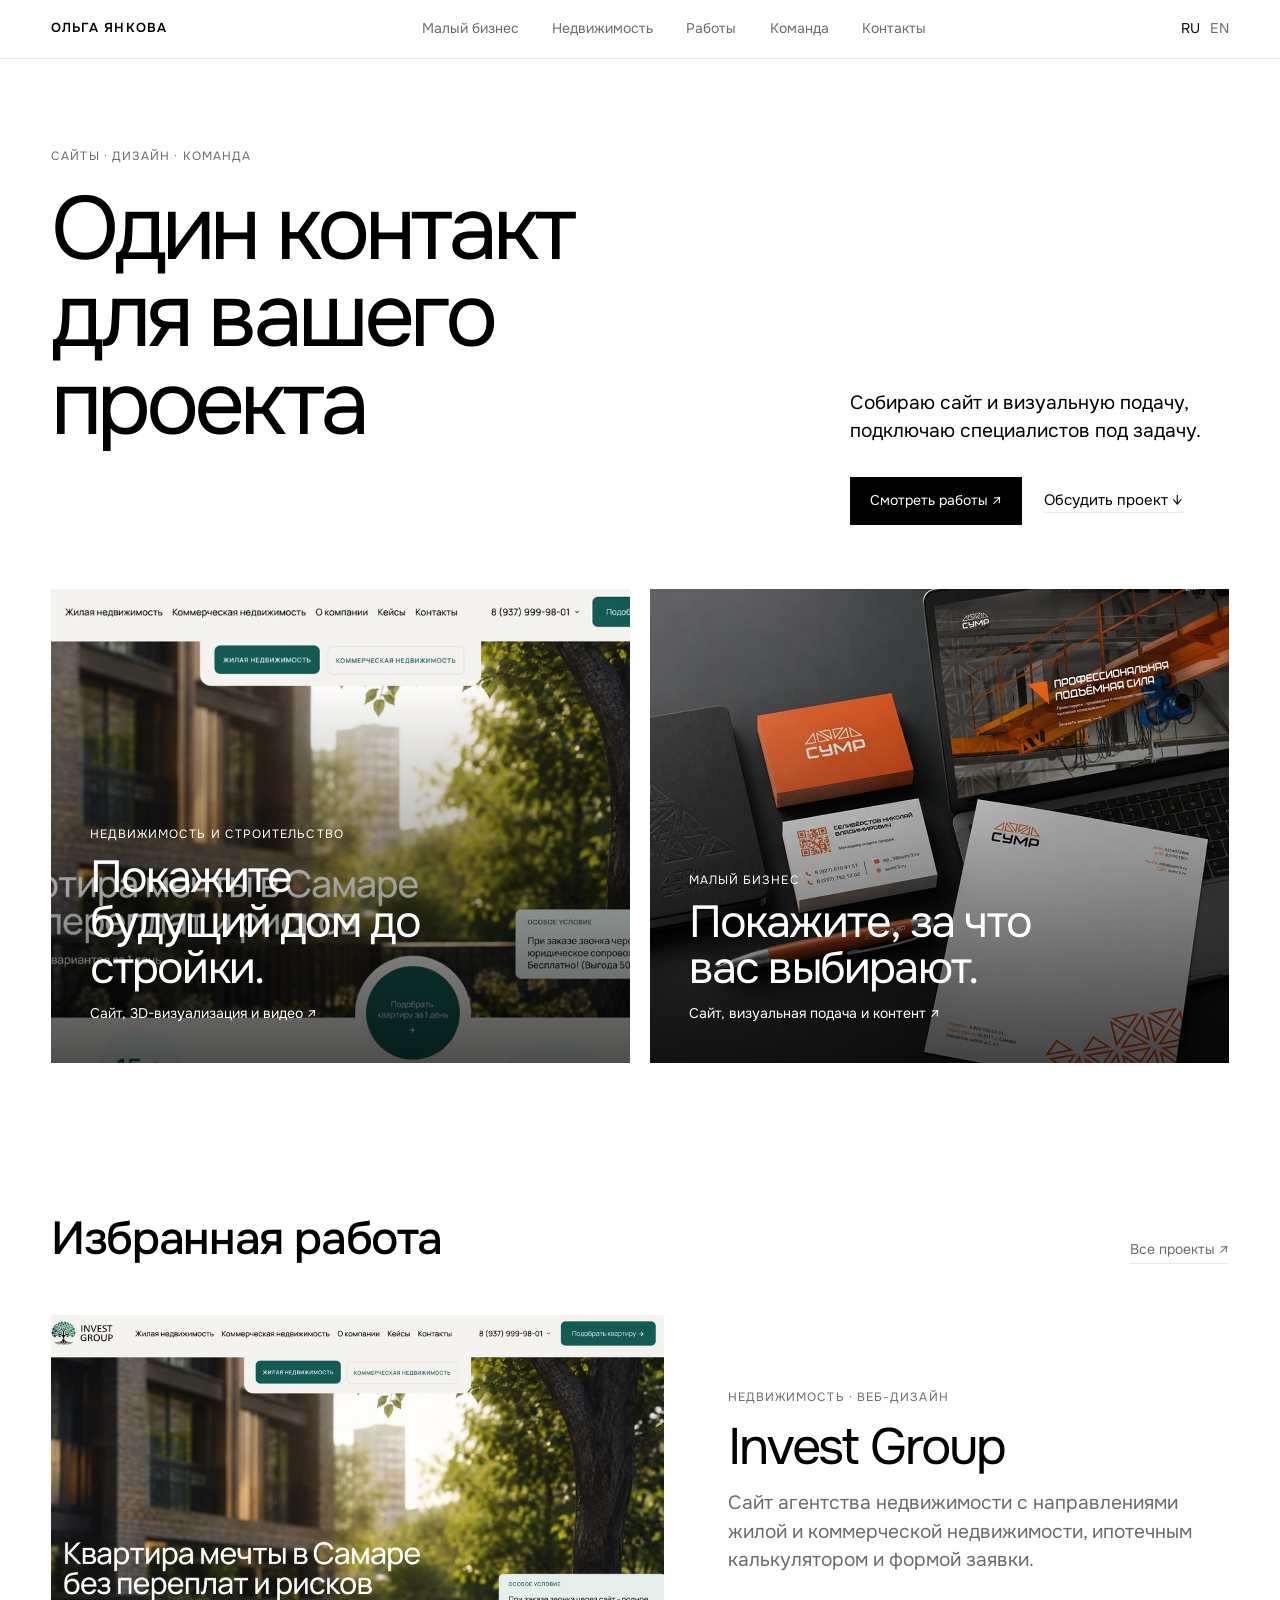
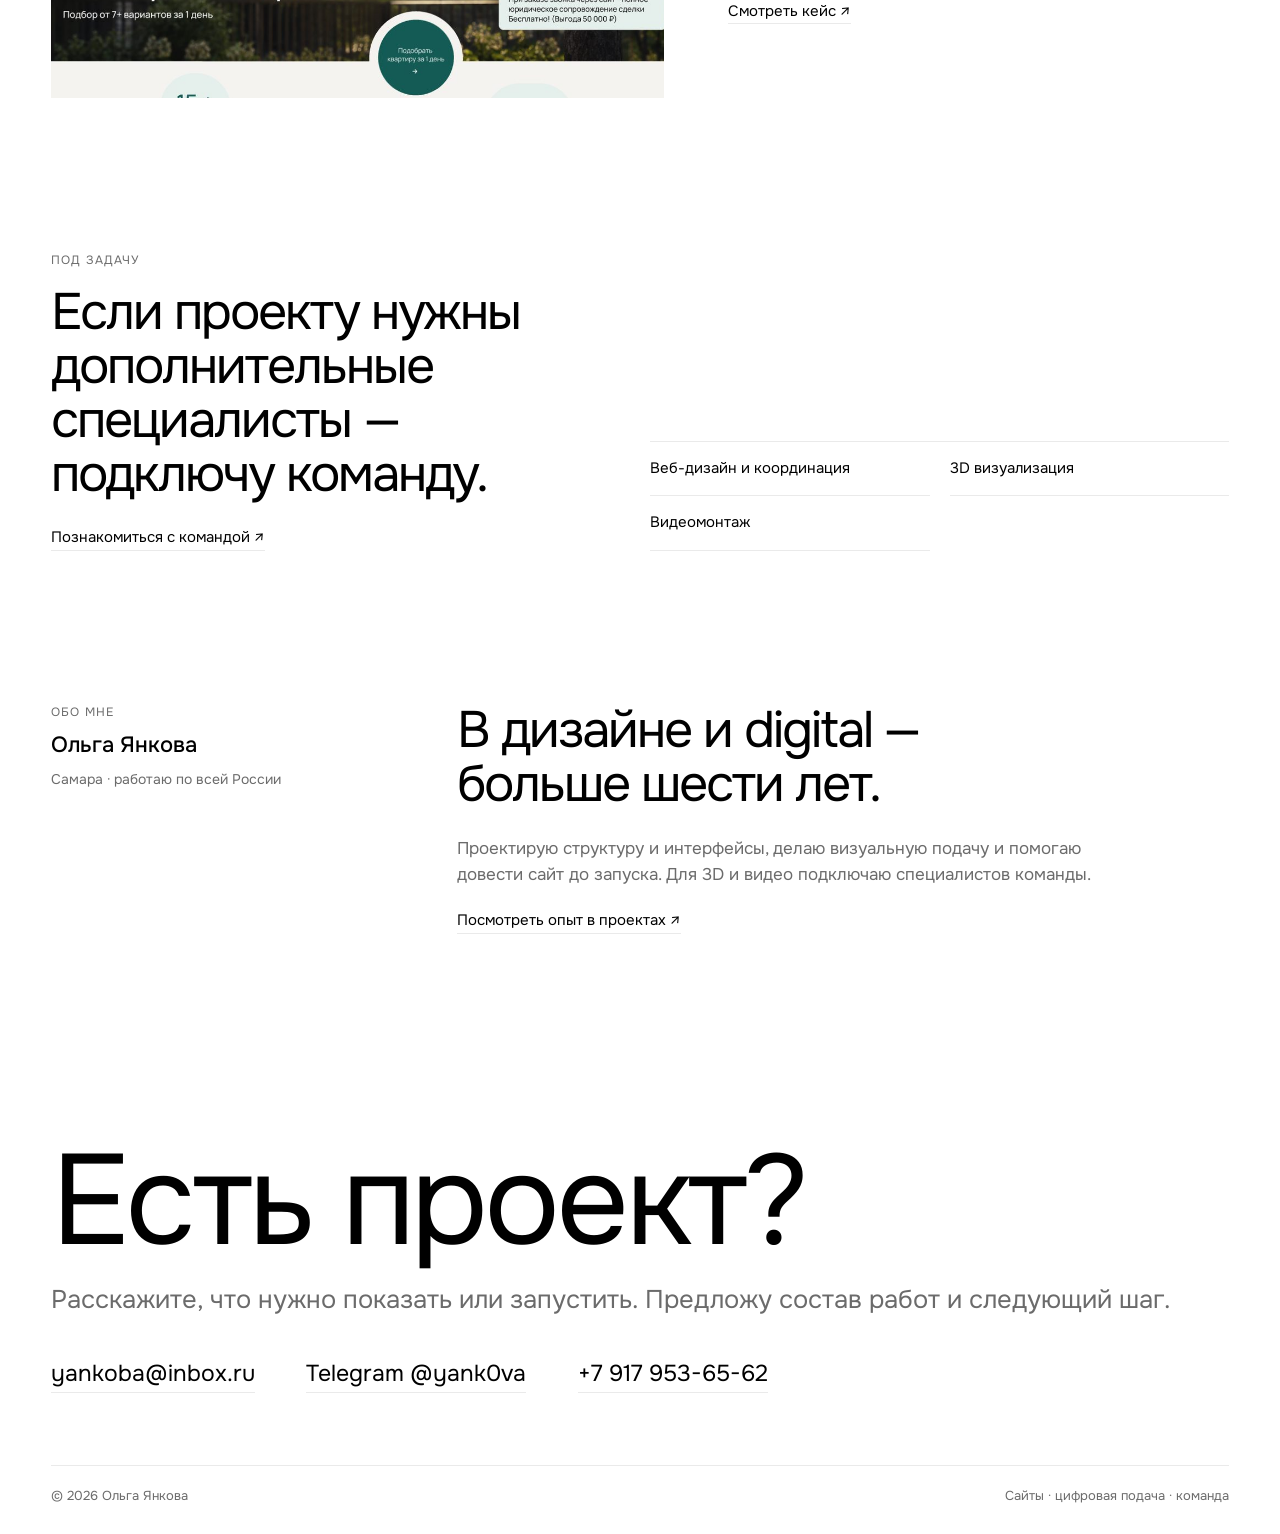
==== commit e31a3894: "Redesign portfolio landing and add audience pages" ====
--- a/index.html
+++ b/index.html
@@ -3,16 +3,18 @@
 <head>
 <meta charset="utf-8">
 <meta name="viewport" content="width=device-width, initial-scale=1, viewport-fit=cover">
-<title>Ольга Янкова — сайты, логотипы и айдентика</title>
-<meta name="description" content="Портфолио Ольги Янковой: сайты, логотипы, айдентика, полиграфия и SMM.">
-<meta property="og:title" content="Olga Yankova — websites, logos &amp; identity">
-<meta property="og:description" content="Portfolio of Olga Yankova: websites, logos, identity, print and SMM.">
+<title>Ольга Янкова — сайты и цифровая подача для бизнеса</title>
+<meta name="description" content="Сайты и цифровая подача для малого бизнеса, недвижимости и строительства. При необходимости подключаю специалистов по 3D и видео.">
+<meta property="og:title" content="Ольга Янкова — один контакт для вашего проекта">
+<meta property="og:description" content="Сайты, визуальная подача и специалисты под задачу бизнеса, недвижимости и строительства.">
 <meta property="og:type" content="website">
+<link rel="canonical" href="https://olaankova31-byte.github.io/portfolio/">
 <meta name="theme-color" content="#ffffff">
 <link rel="icon" href="data:image/svg+xml,<svg xmlns='http://www.w3.org/2000/svg' viewBox='0 0 64 64'><rect width='64' height='64' fill='%23111111'/><text x='32' y='44' font-family='Helvetica,Arial,sans-serif' font-size='28' font-weight='600' fill='%23ffffff' text-anchor='middle'>OY</text></svg>">
 <link rel="preconnect" href="https://fonts.googleapis.com">
 <link rel="preconnect" href="https://fonts.gstatic.com" crossorigin>
 <link href="https://fonts.googleapis.com/css2?family=Onest:wght@300;400;500;600&display=swap" rel="stylesheet">
+<link rel="stylesheet" href="assets/portfolio-pages.css">
 <style>
 :root{--bg:#fff;--fg:#000;--mute:#6B6B6B;--line:#EAEAEA;--ph:#F3F3F3;--m:clamp(20px,4vw,72px);--g:clamp(12px,1.6vw,28px);--f:'Onest','Helvetica Neue',Arial,sans-serif;color-scheme:light;box-sizing:border-box;padding-top:env(safe-area-inset-top,0px);padding-bottom:env(safe-area-inset-bottom,0px)}
 *,*:before,*:after{box-sizing:inherit}
@@ -289,7 +291,7 @@
 /* ---------- COPY ---------- */
 const T={
 ru:{
- title:'Ольга Янкова — сайты, логотипы и айдентика',
+ title:'Ольга Янкова — сайты и цифровая подача для бизнеса',
  brand:'Ольга Янкова',
  nav:{about:'Обо мне',experience:'Опыт',services:'Услуги',works:'Работы',contact:'Контакты'},
  hm:'Главная',menu:'Меню',close:'Закрыть',
@@ -316,9 +318,9 @@
  lD:'Знаки и логотипы, собранные в одном Figma-файле.',
  lB:'Смотреть в Figma',
  cs:'Кейс',
- cH:'Обсудим проект?',
- cP:'Расскажите о задаче — предложу решение и сроки. Открыта к проектам по сайтам, логотипам и айдентике, полиграфии и SMM.',
- fsub:'Сайты · логотипы · айдентика',
+ cH:'Есть проект?',
+ cP:'Расскажите, что нужно показать или запустить. Предложу состав работ и следующий шаг.',
+ fsub:'Сайты · цифровая подача · команда',
  web:['Сайты','Скриншоты и ссылки на сайты, которые можно открыть вживую.'],
  menuL:'Меню сайта',blocks:'Блоки',mobile:'Мобильная версия',modalL:'Дополнительно',
  soonL:'Скриншоты скоро появятся',soon:'Скоро',back:'Назад',lk:'Ссылки',
@@ -326,7 +328,7 @@
  svc:[['Разработка сайтов','Структура, дизайн, вёрстка, запуск'],['Логотипы и айдентика','Знак, фирменный стиль, носители']]
 },
 en:{
- title:'Olga Yankova — websites, logos & identity',
+ title:'Olga Yankova — websites and digital design for business',
  brand:'Olga Yankova',
  nav:{about:'About',experience:'Experience',services:'Services',works:'Work',contact:'Contact'},
  hm:'Home',menu:'Menu',close:'Close',
@@ -353,9 +355,9 @@
  lD:'Marks and logos collected in a single Figma file.',
  lB:'View in Figma',
  cs:'Case study',
- cH:"Let's talk about your project",
- cP:'Tell me about the task — I will suggest a solution and timeline. Open to websites, logos and identity, print and SMM.',
- fsub:'Websites · logos · identity',
+ cH:'Have a project?',
+ cP:'Tell me what you need to show or launch. I will suggest a scope and a next step.',
+ fsub:'Websites · digital design · team',
  web:['Websites','Screenshots and links to the live websites.'],
  menuL:'Site menu',blocks:'Sections',mobile:'Mobile version',modalL:'Extra',
  soonL:'Screenshots coming soon',soon:'Soon',back:'Back',lk:'Links',
@@ -371,22 +373,32 @@
 
 /* ---------- VIEWS ---------- */
 function home(){const x=t();
- const tile=(img,label,attr)=>`<a class="hf" href="#/digital" ${attr||''} aria-label="${label}"><img src="${img}" alt="${label}"></a>`;
- return `<section class="hero" aria-label="${x.hero}">
- <div class="hero-t"><h1>${x.hero}</h1><div class="hd"><p>${x.sub}</p><a class="cta" href="#/digital">${x.cta}</a></div></div>
- <div class="hero-i">${tile(WEB[0],x.sH)}${tile(BR,x.lH)}</div>
+ return `<section class="landing-hero">
+  <div class="landing-intro">
+   <span class="eyebrow">${lang==='ru'?'Сайты · дизайн · команда':'Websites · design · team'}</span>
+   <h1>${lang==='ru'?'Один контакт для вашего проекта':'One point of contact for your project'}</h1>
+   <p>${lang==='ru'?'Собираю сайт и визуальную подачу, подключаю специалистов под задачу.':'I bring the website and visual direction together, adding specialists when needed.'}</p>
+   <div class="hero-actions"><a class="btn" href="work/">${lang==='ru'?'Смотреть работы':'View work'} ↗</a><a class="text-link" href="#contact">${lang==='ru'?'Обсудить проект':'Discuss a project'} ↓</a></div>
+  </div>
+  <div class="audience-grid" id="directions">
+   <a class="audience-card" href="real-estate/">
+    <img src="assets/21.jpg" alt="Сайт агентства недвижимости Invest Group">
+    <span class="audience-shade"></span><span class="audience-copy"><small>${lang==='ru'?'Недвижимость и строительство':'Real estate & construction'}</small><strong>${lang==='ru'?'Покажите будущий дом до стройки.':'Show the future home before it is built.'}</strong><span>${lang==='ru'?'Сайт, 3D-визуализация и видео':'Websites, 3D visualisation and video'} ↗</span></span>
+   </a>
+   <a class="audience-card" href="small-business/">
+    <img src="assets/17.jpg" alt="Визуальная айдентика и дизайн">
+    <span class="audience-shade"></span><span class="audience-copy"><small>${lang==='ru'?'Малый бизнес':'Small business'}</small><strong>${lang==='ru'?'Покажите, за что вас выбирают.':'Show customers why they choose you.'}</strong><span>${lang==='ru'?'Сайт, визуальная подача и контент':'Websites, visual identity and content'} ↗</span></span>
+   </a>
+  </div>
  </section>
- <section class="sec" id="about"><div class="about">
- <div class="l rv"><span class="eb">${x.aboutL}</span><ul class="facts">${x.facts.map(f=>`<li><span>${f[0]}</span><b>${f[1]}</b></li>`).join('')}</ul></div>
- <div class="r rv"><p class="pos">${x.pos}</p><p class="tx">${x.ab1}</p><p class="tx">${x.ab2}</p><p class="tx">${x.ab3}</p></div>
- </div></section>
- <section class="sec" id="experience"><div class="sec-h"><h2>${x.expH}</h2><span class="note">${x.expN}</span></div>
- <div class="xp">${EXP.map(e=>`<div class="xr rv"><span class="pe">${e.pe[lang]}</span><div class="rl">${e.role[lang]}<small>${e.co[lang]}</small></div><p class="ds">${e.d[lang]}</p></div>`).join('')}</div>
- <p class="xn">${x.expMore}</p></section>
- <section class="sec" id="skills"><div class="sec-h"><h2>${x.esH}</h2></div>
- <div class="duo"><div class="rv"><ul class="edl">${EDU.map(e=>`<li><span class="y">${e.y}</span><span>${e.t[lang]}</span></li>`).join('')}</ul></div>
- <div class="rv"><ul class="tags">${SKL[lang].map(s=>`<li>${s}</li>`).join('')}</ul></div></div></section>
- <section class="sec" id="services"><div class="sec-h"><h2>${x.nav.services}</h2></div><div class="srvl">${x.svc.map((s,i)=>`<button class="sv row" data-svc="${i}"><span class="n">0${i+1}</span><span class="nm">${s[0]}</span><span class="ds">${s[1]}</span><span class="ar">→</span></button>`).join('')}</div></section>
+ <section class="sec featured" id="work"><div class="sec-h"><h2>${lang==='ru'?'Избранная работа':'Selected work'}</h2><a href="work/">${lang==='ru'?'Все проекты':'All work'} ↗</a></div>
+  <a class="featured-case rv" href="work/">
+   <img src="assets/21.jpg" alt="Фрагмент сайта Invest Group">
+   <div><span class="eyebrow">${lang==='ru'?'Недвижимость · веб-дизайн':'Real estate · web design'}</span><h3>Invest Group</h3><p>${lang==='ru'?'Сайт агентства недвижимости с направлениями жилой и коммерческой недвижимости, ипотечным калькулятором и формой заявки.':'A real estate agency website with residential and commercial listings, a mortgage calculator and an inquiry form.'}</p><span class="text-link">${lang==='ru'?'Смотреть кейс':'View case'} ↗</span></div>
+  </a>
+ </section>
+ <section class="sec team-teaser"><div class="team-teaser-copy rv"><span class="eyebrow">${lang==='ru'?'Под задачу':'Built around your brief'}</span><h2>${lang==='ru'?'Если проекту нужны дополнительные специалисты — подключу команду.':'When a project needs extra skills, I bring in the right people.'}</h2><a class="text-link" href="team/">${lang==='ru'?'Познакомиться с командой':'Meet the team'} ↗</a></div><div class="team-roles rv"><span>${lang==='ru'?'Веб-дизайн и координация':'Web design & coordination'}</span><span>3D ${lang==='ru'?'визуализация':'visualisation'}</span><span>${lang==='ru'?'Видеомонтаж':'Video editing'}</span></div></section>
+ <section class="sec about-brief" id="about"><div class="about-label"><span class="eyebrow">${lang==='ru'?'Обо мне':'About'}</span><strong>${lang==='ru'?'Ольга Янкова':'Olga Yankova'}</strong><span>${lang==='ru'?'Самара · работаю по всей России':'Samara · working across Russia'}</span></div><div class="about-brief-copy"><h2>${lang==='ru'?'В дизайне и digital — больше шести лет.':'Over six years in design and digital.'}</h2><p>${lang==='ru'?'Проектирую структуру и интерфейсы, делаю визуальную подачу и помогаю довести сайт до запуска. Для 3D и видео подключаю специалистов команды.':'I plan structure and interfaces, shape the visual direction and help take a website to launch. For 3D and video, I bring in specialists from the team.'}</p><a href="work/" class="text-link">${lang==='ru'?'Посмотреть опыт в проектах':'See the work'} ↗</a></div></section>
  ${contact()}`}
 
 
@@ -414,11 +426,11 @@
 let path=(location.hash||'').replace(/^#\/?/,'');
 function go(p){path=p;try{history.replaceState(null,'','#/'+p)}catch(e){try{location.hash='#/'+p}catch(_){}}route()}
 function renderNav(cur){const x=t();
- $('#nav').innerHTML=`<a href="#/" data-s="about">${x.nav.about}</a><a href="#/" data-s="experience">${x.nav.experience}</a><a href="#/digital"${cur==='digital'?' aria-current="page"':''}>${x.nav.works}</a><a href="#/" data-s="contact">${x.nav.contact}</a>`;
+ $('#nav').innerHTML=`<a href="small-business/">${lang==='ru'?'Малый бизнес':'Small business'}</a><a href="real-estate/">${lang==='ru'?'Недвижимость':'Real estate'}</a><a href="work/"${cur==='digital'?' aria-current="page"':''}>${x.nav.works}</a><a href="team/">${lang==='ru'?'Команда':'Team'}</a><a href="#contact">${x.nav.contact}</a>`;
  $('#menu').textContent=$('#nav').classList.contains('open')?x.close:x.menu}
 
 function route(){const parts=path.split('/'),x=t();
- if(parts[0]==='projects'||parts[0]==='video'){path='digital';try{history.replaceState(null,'','#/digital')}catch(e){}}
+ if(parts[0]==='projects'||parts[0]==='video'||parts[0]==='digital'){location.replace('work/');return}
  document.documentElement.lang=lang;
  let v,cur='';
  if(path==='digital'){v=digital();cur='digital';document.title=x.wo+' — '+x.brand}
--- a/assets/portfolio-pages.css
+++ b/assets/portfolio-pages.css
@@ -0,0 +1,116 @@
+/* Shared page system for the portfolio home and audience pages. */
+.landing-hero{padding:clamp(48px,7vw,96px) var(--m) 0}
+.landing-intro{display:grid;grid-template-columns:repeat(12,1fr);gap:var(--g);align-items:end;margin-bottom:clamp(32px,5vw,64px)}
+.landing-intro .eyebrow{grid-column:1/4;align-self:start}
+.landing-intro h1{grid-column:1/8;font-size:clamp(44px,7vw,104px);font-weight:400;line-height:.98;letter-spacing:-.055em;max-width:9ch;text-wrap:balance}
+.landing-intro p{grid-column:9/13;margin:0 0 4px;font-size:clamp(16px,1.5vw,20px);line-height:1.45;max-width:34ch}
+.hero-actions{grid-column:9/13;display:flex;align-items:center;gap:22px;flex-wrap:wrap;margin-top:8px}
+.hero-actions .btn{font-size:14px;padding:13px 20px}
+.text-link{display:inline-flex;align-items:center;gap:8px;border-bottom:1px solid var(--line);font-size:15px;transition:border-color .2s}
+.text-link:hover{border-color:var(--fg)}
+.btn{display:inline-flex;align-items:center;justify-content:center;background:var(--fg);color:#fff;padding:13px 20px;font-size:14px;border:1px solid var(--fg);transition:background .2s,color .2s}
+.btn:hover{background:#fff;color:var(--fg)}
+.eyebrow{display:block;color:var(--mute);font-size:12px;letter-spacing:.09em;text-transform:uppercase;line-height:1.4}
+.audience-grid{display:grid;grid-template-columns:1fr 1fr;gap:var(--g)}
+.audience-card{position:relative;display:block;min-height:clamp(300px,37vw,560px);overflow:hidden;background:var(--ph);color:#fff}
+.audience-card img{position:absolute;inset:0;width:100%;height:100%;object-fit:cover;transition:transform .8s cubic-bezier(.2,.6,.2,1)}
+.audience-card:hover img{transform:scale(1.025)}
+.audience-shade{position:absolute;inset:20% 0 0;background:linear-gradient(180deg,transparent 0%,rgba(0,0,0,.68) 100%)}
+.audience-copy{position:absolute;left:clamp(20px,3vw,44px);right:clamp(20px,3vw,44px);bottom:clamp(22px,3vw,42px);display:grid;gap:11px;max-width:560px}
+.audience-copy small{font-size:12px;text-transform:uppercase;letter-spacing:.09em}
+.audience-copy strong{font-size:clamp(28px,3.5vw,52px);line-height:1.02;font-weight:400;letter-spacing:-.04em;max-width:12ch}
+.audience-copy>span{font-size:14px}
+.featured .sec-h a{border-bottom:1px solid var(--line);padding-bottom:2px}
+.featured-case{display:grid;grid-template-columns:1.1fr .9fr;gap:clamp(24px,5vw,72px);align-items:center}
+.featured-case img{display:block;width:100%;aspect-ratio:16/10;object-fit:cover;object-position:top;background:var(--ph)}
+.featured-case h3{font-size:clamp(32px,4vw,60px);font-weight:400;margin:16px 0;letter-spacing:-.04em}
+.featured-case p{font-size:clamp(16px,1.5vw,20px);line-height:1.5;color:var(--mute);max-width:38ch;margin:0 0 24px}
+.team-teaser{display:grid;grid-template-columns:1fr 1fr;gap:var(--g);align-items:end;padding-bottom:0}
+.team-teaser-copy h2,.about-brief-copy h2{font-size:clamp(30px,4vw,60px);font-weight:400;line-height:1.05;letter-spacing:-.04em;max-width:15ch;margin:18px 0 24px}
+.team-roles{display:grid;grid-template-columns:1fr 1fr;gap:0 20px;border-top:1px solid var(--line)}
+.team-roles span{padding:15px 0;border-bottom:1px solid var(--line);font-size:15px}
+.about-brief{display:grid;grid-template-columns:1fr 2fr;gap:var(--g);align-items:start}
+.about-label{display:grid;gap:7px;font-size:14px;color:var(--mute)}
+.about-label strong{font-size:22px;color:var(--fg);font-weight:500}
+.about-brief-copy h2{margin-top:0;max-width:18ch}
+.about-brief-copy p{max-width:62ch;font-size:17px;line-height:1.55;color:var(--mute);margin:0 0 20px}
+
+/* Static audience and team pages */
+.page-header{position:sticky;top:0;z-index:10;background:rgba(255,255,255,.94);backdrop-filter:blur(8px);display:flex;align-items:center;justify-content:space-between;gap:20px;padding:17px var(--m);border-bottom:1px solid var(--line);font-size:14px}
+.page-logo{font-size:12px;font-weight:600;letter-spacing:.08em;text-transform:uppercase;white-space:nowrap}
+.page-nav{display:flex;align-items:center;gap:clamp(14px,2.5vw,36px)}
+.page-nav a,.page-lang button{color:var(--mute);transition:color .2s}
+.page-nav a:hover,.page-lang button:hover{color:var(--fg)}
+.page-lang{display:flex;gap:10px}
+.page-lang button{border:0;background:none;padding:0;color:var(--mute);font:inherit;font-size:13px;cursor:pointer}
+.page-lang button[aria-pressed=true]{color:var(--fg)}
+.page-menu{display:none;border:0;background:none;padding:0;font:inherit;font-size:14px;cursor:pointer}
+.inner-hero{display:grid;grid-template-columns:1.05fr .95fr;gap:var(--g);align-items:end;padding:clamp(56px,8vw,116px) var(--m) clamp(38px,6vw,82px)}
+.inner-hero .eyebrow{margin-bottom:20px}
+.inner-hero h1{font-size:clamp(42px,7vw,100px);font-weight:400;line-height:.98;letter-spacing:-.055em;max-width:10ch;text-wrap:balance}
+.inner-hero-copy{align-self:end;padding-bottom:4px}
+.inner-hero-copy p{font-size:clamp(17px,1.7vw,22px);line-height:1.45;max-width:37ch;margin:0 0 24px}
+.inner-hero-image{display:block;width:100%;aspect-ratio:4/3;object-fit:cover;background:var(--ph)}
+.inner-hero--visual{grid-template-columns:.9fr 1.1fr;grid-template-rows:auto auto;align-items:stretch}
+.inner-hero--visual>div:first-child{grid-column:1;grid-row:1}
+.inner-hero--visual .inner-hero-copy{grid-column:1;grid-row:2;align-self:start}
+.inner-hero--visual .inner-hero-image{grid-column:2;grid-row:1/3;height:100%;min-height:420px;aspect-ratio:auto}
+.inner-actions{display:flex;gap:18px;align-items:center;flex-wrap:wrap}
+.inner-actions .btn{font-size:14px;padding:13px 20px}
+.page-section{padding:clamp(64px,10vw,144px) var(--m) 0}
+.page-section-head{display:flex;justify-content:space-between;align-items:baseline;gap:20px;margin-bottom:clamp(24px,4vw,52px)}
+.page-section-head h2{font-size:clamp(30px,3.6vw,54px);font-weight:400;letter-spacing:-.04em;line-height:1.05}
+.page-section-head p{max-width:38ch;margin:0;color:var(--mute);font-size:14px}
+.page-cards{display:grid;grid-template-columns:repeat(3,1fr);gap:var(--g)}
+.page-card{border-top:1px solid var(--line);padding-top:20px}
+.page-card .card-no{color:var(--mute);font-size:13px}
+.page-card h3{font-size:clamp(20px,2vw,28px);font-weight:500;line-height:1.15;letter-spacing:-.02em;margin:36px 0 12px}
+.page-card p{margin:0;color:var(--mute);font-size:15px;line-height:1.55;max-width:36ch}
+.page-card ul{list-style:none;margin:18px 0 0;padding:0;color:var(--mute);font-size:14px}
+.page-card li{padding:8px 0;border-top:1px solid var(--line)}
+.pain-strip{display:grid;grid-template-columns:repeat(3,1fr);gap:var(--g)}
+.pain-item{padding:20px 0;border-top:1px solid var(--line);font-size:clamp(18px,2vw,26px);line-height:1.2;letter-spacing:-.02em;max-width:18ch}
+.process{counter-reset:step;border-top:1px solid var(--line)}
+.process-item{counter-increment:step;display:grid;grid-template-columns:70px 1fr 1.5fr;gap:var(--g);align-items:baseline;padding:20px 0;border-bottom:1px solid var(--line)}
+.process-item::before{content:"0" counter(step);color:var(--mute);font-size:14px}
+.process-item strong{font-size:clamp(18px,1.8vw,24px);font-weight:500}
+.process-item span{color:var(--mute);font-size:15px}
+.case-highlight{display:grid;grid-template-columns:1fr 1fr;gap:var(--g);align-items:center}
+.case-highlight img{display:block;width:100%;aspect-ratio:16/10;object-fit:cover;object-position:top;background:var(--ph)}
+.case-highlight h3{font-size:clamp(28px,3vw,44px);font-weight:400;letter-spacing:-.04em;margin:13px 0}
+.case-highlight p{max-width:45ch;color:var(--mute);font-size:16px;line-height:1.55;margin:0 0 18px}
+.project-groups{display:grid;grid-template-columns:1fr 1fr;gap:var(--g)}
+.project-group{border-top:1px solid var(--line);padding-top:18px}
+.project-group h3{font-size:clamp(21px,2.2vw,30px);font-weight:400;margin-bottom:14px}
+.project-link{display:grid;grid-template-columns:1fr auto;gap:8px 16px;padding:14px 0;border-top:1px solid var(--line)}
+.project-link strong{font-weight:500;font-size:17px}
+.project-link span{color:var(--mute);font-size:14px}
+.project-link em{grid-column:1/-1;color:var(--mute);font-size:13px;font-style:normal}
+.team-list{display:grid;grid-template-columns:repeat(3,1fr);gap:var(--g)}
+.team-person{border-top:1px solid var(--line);padding-top:18px}
+.team-person small{color:var(--mute);font-size:13px}
+.team-person h3{font-size:clamp(22px,2.4vw,34px);font-weight:400;margin:36px 0 8px;letter-spacing:-.03em}
+.team-person p{color:var(--mute);font-size:15px;margin:0;max-width:30ch}
+.team-note{display:flex;justify-content:space-between;gap:32px;align-items:end;border-top:1px solid var(--line);padding-top:20px;margin-top:48px}
+.team-note p{max-width:52ch;color:var(--mute);font-size:15px;line-height:1.5;margin:0}
+.page-cta{padding:clamp(88px,14vw,190px) var(--m) clamp(52px,8vw,104px)}
+.page-cta h2{font-size:clamp(42px,8vw,112px);font-weight:400;line-height:.98;letter-spacing:-.055em;max-width:10ch}
+.page-cta p{font-size:clamp(17px,2vw,24px);color:var(--mute);margin:18px 0 30px;max-width:40ch}
+.page-contact{display:flex;flex-wrap:wrap;gap:16px 32px;font-size:16px}
+.page-contact a{border-bottom:1px solid var(--line)}
+.page-footer{display:flex;justify-content:space-between;gap:16px;padding:20px var(--m) 28px;border-top:1px solid var(--line);color:var(--mute);font-size:13px}
+.page-footer span:last-child{text-align:right}
+.team-external{margin-top:12px}
+@media(max-width:860px){
+ .landing-hero{padding-top:38px}.landing-intro{display:block}.landing-intro h1{font-size:clamp(44px,12vw,74px);margin:22px 0;max-width:9ch}.landing-intro p{max-width:34ch}.hero-actions{margin-top:20px}
+ .audience-grid{grid-template-columns:1fr}.audience-card{min-height:68vw;max-height:460px}
+ .featured-case,.team-teaser,.about-brief,.inner-hero,.case-highlight{grid-template-columns:1fr}
+ .inner-hero--visual>div:first-child,.inner-hero--visual .inner-hero-copy,.inner-hero--visual .inner-hero-image{grid-column:auto;grid-row:auto}
+ .inner-hero--visual .inner-hero-image{min-height:0;height:auto;aspect-ratio:4/3}
+ .featured-case>div{padding:0 0 6px}.team-roles{margin-top:8px}.about-label{grid-template-columns:1fr 1fr}.about-label .eyebrow{grid-column:1/-1}
+ .page-header{flex-wrap:wrap}.page-logo{max-width:55%;font-size:10px}.page-menu{display:block}.page-nav{display:none;order:4;width:100%;flex-direction:column;align-items:flex-start;gap:13px;padding:12px 0 4px;font-size:17px}.page-nav.open{display:flex}.page-lang{margin-left:auto}
+ .inner-hero{padding-top:48px}.inner-hero h1{font-size:clamp(42px,12vw,72px)}.inner-hero-image{grid-row:1}
+ .page-cards,.pain-strip,.team-list{grid-template-columns:1fr}.page-card h3{margin-top:22px}.process-item{grid-template-columns:36px 1fr;gap:8px var(--g)}.process-item span{grid-column:2}.project-groups{grid-template-columns:1fr}.team-note{display:block}.team-note .text-link{margin-top:20px}
+ .page-footer{display:block}.page-footer span:last-child{display:block;text-align:left;margin-top:4px}
+}
+@media(prefers-reduced-motion:reduce){.audience-card img{transition:none}}
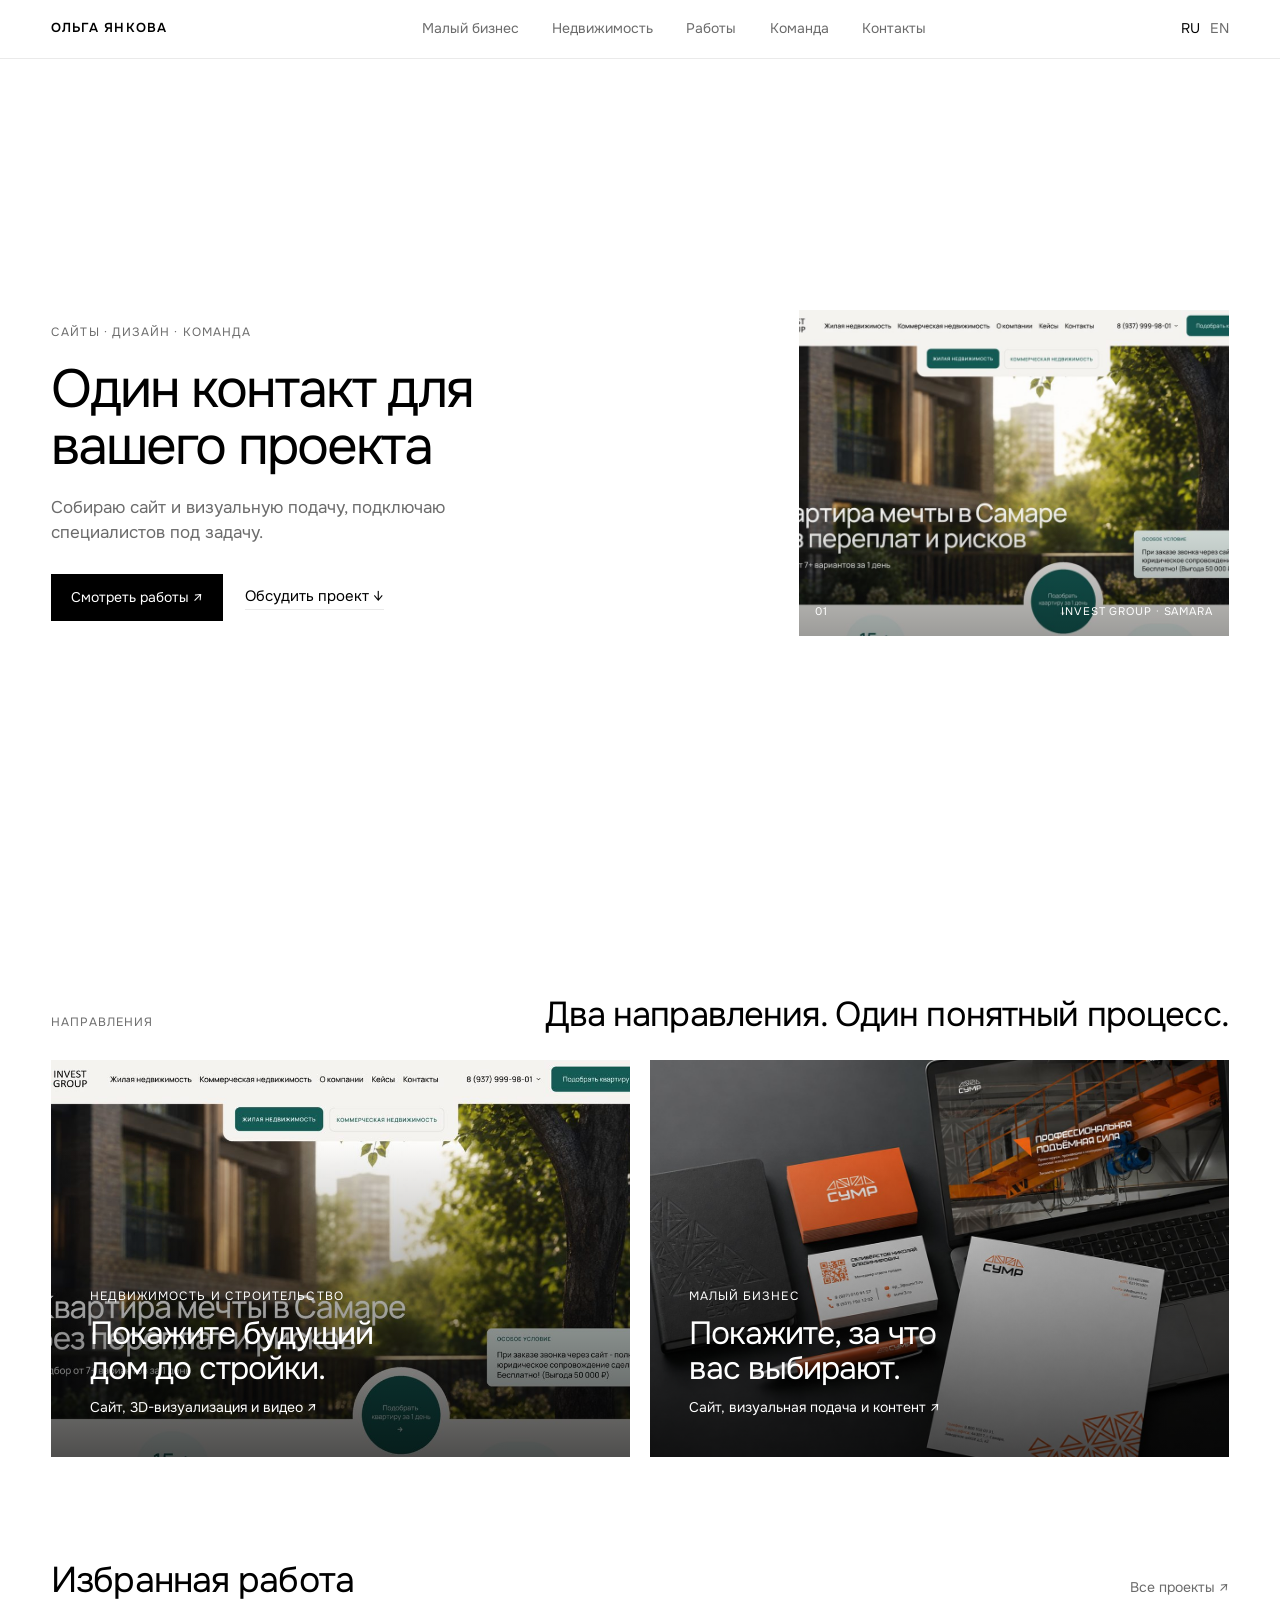
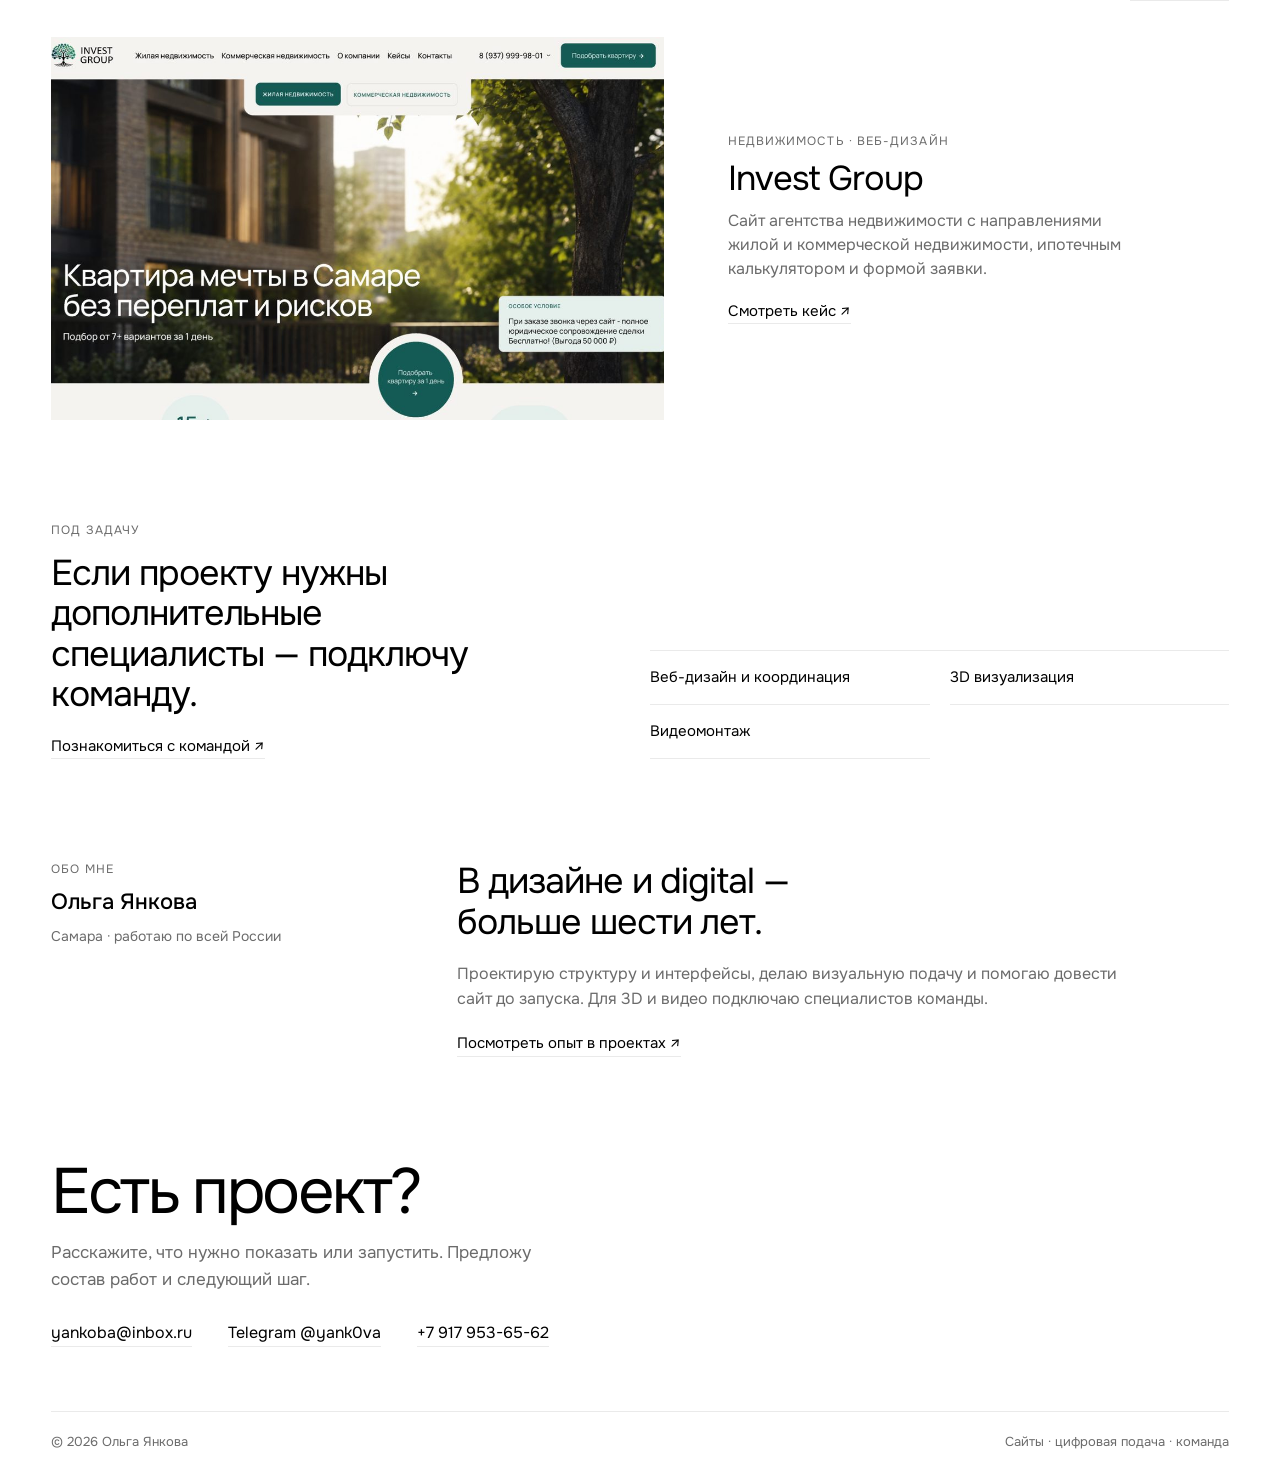
==== commit 30454557: "Refine portfolio typography and add loading intro" ====
--- a/index.html
+++ b/index.html
@@ -3,6 +3,7 @@
 <head>
 <meta charset="utf-8">
 <meta name="viewport" content="width=device-width, initial-scale=1, viewport-fit=cover">
+<script>document.documentElement.classList.add('js')</script>
 <title>Ольга Янкова — сайты и цифровая подача для бизнеса</title>
 <meta name="description" content="Сайты и цифровая подача для малого бизнеса, недвижимости и строительства. При необходимости подключаю специалистов по 3D и видео.">
 <meta property="og:title" content="Ольга Янкова — один контакт для вашего проекта">
@@ -15,6 +16,7 @@
 <link rel="preconnect" href="https://fonts.gstatic.com" crossorigin>
 <link href="https://fonts.googleapis.com/css2?family=Onest:wght@300;400;500;600&display=swap" rel="stylesheet">
 <link rel="stylesheet" href="assets/portfolio-pages.css">
+<script src="assets/site-loader.js" defer></script>
 <style>
 :root{--bg:#fff;--fg:#000;--mute:#6B6B6B;--line:#EAEAEA;--ph:#F3F3F3;--m:clamp(20px,4vw,72px);--g:clamp(12px,1.6vw,28px);--f:'Onest','Helvetica Neue',Arial,sans-serif;color-scheme:light;box-sizing:border-box;padding-top:env(safe-area-inset-top,0px);padding-bottom:env(safe-area-inset-bottom,0px)}
 *,*:before,*:after{box-sizing:inherit}
@@ -41,9 +43,9 @@
 body>header{border-bottom:1px solid var(--line)}
 
 .ph{background:var(--ph);display:flex;align-items:center;justify-content:center;color:#B5B5B5;font-size:12px;letter-spacing:.02em}
-.sec{padding:clamp(72px,12vw,200px) var(--m) 0}
-.sec-h{display:flex;justify-content:space-between;align-items:baseline;margin-bottom:clamp(24px,4vw,56px)}
-.sec-h h2{font-size:clamp(28px,3.6vw,56px)}
+.sec{padding:clamp(64px,8vw,112px) var(--m) 0}
+.sec-h{display:flex;justify-content:space-between;align-items:baseline;margin-bottom:clamp(20px,3vw,36px)}
+.sec-h h2{font-size:clamp(24px,2.8vw,38px);font-weight:400;line-height:1.15;letter-spacing:-.025em}
 .sec-h a{font-size:14px;color:var(--mute)}
 .sec-h a:hover{color:var(--fg)}
 .grid{display:grid;grid-template-columns:repeat(12,1fr);gap:clamp(36px,5vw,88px) var(--g);align-items:end}
@@ -97,10 +99,10 @@
 dialog .ft{margin-top:32px}
 @media(max-width:860px){.wl{grid-template-columns:1fr}.mob{grid-template-columns:repeat(2,1fr)}.ex{max-width:100%}}
 
-.contact{padding:clamp(96px,16vw,260px) var(--m) clamp(40px,6vw,72px)}
-.contact h2{font-size:clamp(44px,10vw,180px);font-weight:400}
-.contact p{margin:14px 0 36px;color:var(--mute);font-size:clamp(18px,2vw,28px)}
-.contact .links{display:flex;gap:clamp(20px,4vw,56px);flex-wrap:wrap;font-size:clamp(18px,1.8vw,24px)}
+.contact{padding:clamp(72px,8vw,108px) var(--m) clamp(40px,5vw,64px)}
+.contact h2{font-size:clamp(40px,5vw,64px);font-weight:400;line-height:1.05;letter-spacing:-.04em}
+.contact p{margin:14px 0 28px;color:var(--mute);font-size:17px;max-width:48ch}
+.contact .links{display:flex;gap:20px 36px;flex-wrap:wrap;font-size:16px}
 .contact .links a{border-bottom:1px solid var(--line);transition:border-color .2s}
 .contact .links a:hover{border-color:#000}
 footer{display:flex;justify-content:space-between;padding:20px var(--m) 28px;color:var(--mute);font-size:13px;border-top:1px solid var(--line);margin:0 var(--m);padding-left:0;padding-right:0}
@@ -230,6 +232,7 @@
 </style>
 </head>
 <body>
+<div class="site-loader" role="status" aria-live="polite" aria-label="Загрузка сайта"><span class="site-loader-value">00%</span></div>
 <header>
  <a class="logo" href="#/" id="logo"></a>
  <button class="menu" id="menu" aria-expanded="false" aria-controls="nav"></button>
@@ -375,12 +378,14 @@
 function home(){const x=t();
  return `<section class="landing-hero">
   <div class="landing-intro">
-   <span class="eyebrow">${lang==='ru'?'Сайты · дизайн · команда':'Websites · design · team'}</span>
+   <div class="landing-copy"><span class="eyebrow">${lang==='ru'?'Сайты · дизайн · команда':'Websites · design · team'}</span>
    <h1>${lang==='ru'?'Один контакт для вашего проекта':'One point of contact for your project'}</h1>
    <p>${lang==='ru'?'Собираю сайт и визуальную подачу, подключаю специалистов под задачу.':'I bring the website and visual direction together, adding specialists when needed.'}</p>
-   <div class="hero-actions"><a class="btn" href="work/">${lang==='ru'?'Смотреть работы':'View work'} ↗</a><a class="text-link" href="#contact">${lang==='ru'?'Обсудить проект':'Discuss a project'} ↓</a></div>
+   <div class="hero-actions"><a class="btn" href="work/">${lang==='ru'?'Смотреть работы':'View work'} ↗</a><a class="text-link" href="#contact">${lang==='ru'?'Обсудить проект':'Discuss a project'} ↓</a></div></div>
+   <a class="hero-art" href="real-estate/" aria-label="${lang==='ru'?'Смотреть проект Invest Group':'View Invest Group project'}"><img src="assets/21.jpg" alt="${lang==='ru'?'Фрагмент сайта Invest Group':'Invest Group website preview'}"><span class="hero-art-index">01</span><span class="hero-art-caption">INVEST GROUP · SAMARA</span></a>
   </div>
-  <div class="audience-grid" id="directions">
+ </section>
+ <section class="sec landing-directions" id="directions"><div class="landing-directions-head"><span class="eyebrow">${lang==='ru'?'Направления':'Focus'}</span><h2>${lang==='ru'?'Два направления. Один понятный процесс.':'Two focus areas. One clear process.'}</h2></div><div class="audience-grid">
    <a class="audience-card" href="real-estate/">
     <img src="assets/21.jpg" alt="Сайт агентства недвижимости Invest Group">
     <span class="audience-shade"></span><span class="audience-copy"><small>${lang==='ru'?'Недвижимость и строительство':'Real estate & construction'}</small><strong>${lang==='ru'?'Покажите будущий дом до стройки.':'Show the future home before it is built.'}</strong><span>${lang==='ru'?'Сайт, 3D-визуализация и видео':'Websites, 3D visualisation and video'} ↗</span></span>
@@ -389,8 +394,7 @@
     <img src="assets/17.jpg" alt="Визуальная айдентика и дизайн">
     <span class="audience-shade"></span><span class="audience-copy"><small>${lang==='ru'?'Малый бизнес':'Small business'}</small><strong>${lang==='ru'?'Покажите, за что вас выбирают.':'Show customers why they choose you.'}</strong><span>${lang==='ru'?'Сайт, визуальная подача и контент':'Websites, visual identity and content'} ↗</span></span>
    </a>
-  </div>
- </section>
+  </div></section>
  <section class="sec featured" id="work"><div class="sec-h"><h2>${lang==='ru'?'Избранная работа':'Selected work'}</h2><a href="work/">${lang==='ru'?'Все проекты':'All work'} ↗</a></div>
   <a class="featured-case rv" href="work/">
    <img src="assets/21.jpg" alt="Фрагмент сайта Invest Group">
--- a/assets/portfolio-pages.css
+++ b/assets/portfolio-pages.css
@@ -1,10 +1,26 @@
 /* Shared page system for the portfolio home and audience pages. */
-.landing-hero{padding:clamp(48px,7vw,96px) var(--m) 0}
-.landing-intro{display:grid;grid-template-columns:repeat(12,1fr);gap:var(--g);align-items:end;margin-bottom:clamp(32px,5vw,64px)}
-.landing-intro .eyebrow{grid-column:1/4;align-self:start}
-.landing-intro h1{grid-column:1/8;font-size:clamp(44px,7vw,104px);font-weight:400;line-height:.98;letter-spacing:-.055em;max-width:9ch;text-wrap:balance}
-.landing-intro p{grid-column:9/13;margin:0 0 4px;font-size:clamp(16px,1.5vw,20px);line-height:1.45;max-width:34ch}
-.hero-actions{grid-column:9/13;display:flex;align-items:center;gap:22px;flex-wrap:wrap;margin-top:8px}
+.site-loader{position:fixed;inset:0;z-index:1000;display:grid;place-items:center;background:#fff;opacity:0;visibility:hidden;transition:opacity .35s ease,visibility .35s ease}
+.js .site-loader{opacity:1;visibility:visible}
+.site-loader.is-done{opacity:0;visibility:hidden}
+.site-loader-value{font:400 14px/1 'SFMono-Regular',Consolas,monospace;letter-spacing:.04em;color:var(--fg)}
+.landing-hero{min-height:calc(100svh - 64px);display:flex;align-items:center;padding:48px var(--m) 56px}
+.landing-intro{width:100%;display:grid;grid-template-columns:minmax(0,1.2fr) minmax(260px,.8fr);gap:clamp(30px,8vw,112px);align-items:center}
+.landing-copy{max-width:620px}
+.landing-copy .eyebrow{margin-bottom:20px}
+.landing-intro h1{font-size:clamp(36px,4.2vw,60px);font-weight:400;line-height:1.06;letter-spacing:-.04em;max-width:13ch;text-wrap:balance}
+.landing-intro p{margin:20px 0 0;font-size:17px;line-height:1.5;max-width:42ch;color:var(--mute)}
+.hero-art{position:relative;display:block;justify-self:end;width:min(100%,440px);aspect-ratio:1.32;overflow:hidden;background:var(--ph);isolation:isolate;animation:hero-appear .9s both}
+.hero-art:after{content:"";position:absolute;inset:0;background:linear-gradient(180deg,transparent 55%,rgba(0,0,0,.36));pointer-events:none}
+.hero-art img{display:block;width:100%;height:100%;object-fit:cover;object-position:top;animation:hero-drift 16s ease-in-out infinite alternate}
+.hero-art-index,.hero-art-caption{position:absolute;z-index:1;bottom:16px;color:white;font-size:11px;letter-spacing:.08em}
+.hero-art-index{left:16px}.hero-art-caption{right:16px}
+.hero-actions{display:flex;align-items:center;gap:22px;flex-wrap:wrap;margin-top:28px}
+.landing-directions{padding-top:clamp(64px,8vw,100px)!important}
+.landing-directions-head{display:flex;justify-content:space-between;align-items:baseline;gap:20px;margin-bottom:26px}
+.landing-directions-head .eyebrow{white-space:nowrap}
+.landing-directions-head h2{font-size:clamp(24px,2.7vw,36px);font-weight:400;line-height:1.15;letter-spacing:-.025em}
+@keyframes hero-appear{from{opacity:0;transform:translateY(12px)}to{opacity:1;transform:translateY(0)}}
+@keyframes hero-drift{from{transform:scale(1)}to{transform:scale(1.045)}}
 .hero-actions .btn{font-size:14px;padding:13px 20px}
 .text-link{display:inline-flex;align-items:center;gap:8px;border-bottom:1px solid var(--line);font-size:15px;transition:border-color .2s}
 .text-link:hover{border-color:var(--fg)}
@@ -12,28 +28,28 @@
 .btn:hover{background:#fff;color:var(--fg)}
 .eyebrow{display:block;color:var(--mute);font-size:12px;letter-spacing:.09em;text-transform:uppercase;line-height:1.4}
 .audience-grid{display:grid;grid-template-columns:1fr 1fr;gap:var(--g)}
-.audience-card{position:relative;display:block;min-height:clamp(300px,37vw,560px);overflow:hidden;background:var(--ph);color:#fff}
+.audience-card{position:relative;display:block;min-height:clamp(270px,31vw,420px);overflow:hidden;background:var(--ph);color:#fff}
 .audience-card img{position:absolute;inset:0;width:100%;height:100%;object-fit:cover;transition:transform .8s cubic-bezier(.2,.6,.2,1)}
 .audience-card:hover img{transform:scale(1.025)}
 .audience-shade{position:absolute;inset:20% 0 0;background:linear-gradient(180deg,transparent 0%,rgba(0,0,0,.68) 100%)}
 .audience-copy{position:absolute;left:clamp(20px,3vw,44px);right:clamp(20px,3vw,44px);bottom:clamp(22px,3vw,42px);display:grid;gap:11px;max-width:560px}
 .audience-copy small{font-size:12px;text-transform:uppercase;letter-spacing:.09em}
-.audience-copy strong{font-size:clamp(28px,3.5vw,52px);line-height:1.02;font-weight:400;letter-spacing:-.04em;max-width:12ch}
+.audience-copy strong{font-size:clamp(24px,2.5vw,36px);line-height:1.08;font-weight:400;letter-spacing:-.03em;max-width:14ch}
 .audience-copy>span{font-size:14px}
 .featured .sec-h a{border-bottom:1px solid var(--line);padding-bottom:2px}
 .featured-case{display:grid;grid-template-columns:1.1fr .9fr;gap:clamp(24px,5vw,72px);align-items:center}
 .featured-case img{display:block;width:100%;aspect-ratio:16/10;object-fit:cover;object-position:top;background:var(--ph)}
-.featured-case h3{font-size:clamp(32px,4vw,60px);font-weight:400;margin:16px 0;letter-spacing:-.04em}
-.featured-case p{font-size:clamp(16px,1.5vw,20px);line-height:1.5;color:var(--mute);max-width:38ch;margin:0 0 24px}
+.featured-case h3{font-size:clamp(26px,2.7vw,38px);font-weight:400;margin:12px 0;letter-spacing:-.03em}
+.featured-case p{font-size:16px;line-height:1.5;color:var(--mute);max-width:38ch;margin:0 0 18px}
 .team-teaser{display:grid;grid-template-columns:1fr 1fr;gap:var(--g);align-items:end;padding-bottom:0}
-.team-teaser-copy h2,.about-brief-copy h2{font-size:clamp(30px,4vw,60px);font-weight:400;line-height:1.05;letter-spacing:-.04em;max-width:15ch;margin:18px 0 24px}
+.team-teaser-copy h2,.about-brief-copy h2{font-size:clamp(26px,2.8vw,38px);font-weight:400;line-height:1.12;letter-spacing:-.03em;max-width:20ch;margin:14px 0 20px}
 .team-roles{display:grid;grid-template-columns:1fr 1fr;gap:0 20px;border-top:1px solid var(--line)}
 .team-roles span{padding:15px 0;border-bottom:1px solid var(--line);font-size:15px}
 .about-brief{display:grid;grid-template-columns:1fr 2fr;gap:var(--g);align-items:start}
 .about-label{display:grid;gap:7px;font-size:14px;color:var(--mute)}
 .about-label strong{font-size:22px;color:var(--fg);font-weight:500}
 .about-brief-copy h2{margin-top:0;max-width:18ch}
-.about-brief-copy p{max-width:62ch;font-size:17px;line-height:1.55;color:var(--mute);margin:0 0 20px}
+.about-brief-copy p{max-width:62ch;font-size:16px;line-height:1.55;color:var(--mute);margin:0 0 20px}
 
 /* Static audience and team pages */
 .page-header{position:sticky;top:0;z-index:10;background:rgba(255,255,255,.94);backdrop-filter:blur(8px);display:flex;align-items:center;justify-content:space-between;gap:20px;padding:17px var(--m);border-bottom:1px solid var(--line);font-size:14px}
@@ -45,11 +61,11 @@
 .page-lang button{border:0;background:none;padding:0;color:var(--mute);font:inherit;font-size:13px;cursor:pointer}
 .page-lang button[aria-pressed=true]{color:var(--fg)}
 .page-menu{display:none;border:0;background:none;padding:0;font:inherit;font-size:14px;cursor:pointer}
-.inner-hero{display:grid;grid-template-columns:1.05fr .95fr;gap:var(--g);align-items:end;padding:clamp(56px,8vw,116px) var(--m) clamp(38px,6vw,82px)}
+.inner-hero{display:grid;grid-template-columns:1.05fr .95fr;gap:var(--g);align-items:end;padding:clamp(44px,6vw,76px) var(--m) clamp(32px,4vw,56px)}
 .inner-hero .eyebrow{margin-bottom:20px}
-.inner-hero h1{font-size:clamp(42px,7vw,100px);font-weight:400;line-height:.98;letter-spacing:-.055em;max-width:10ch;text-wrap:balance}
+.inner-hero h1{font-size:clamp(34px,4.2vw,58px);font-weight:400;line-height:1.06;letter-spacing:-.04em;max-width:13ch;text-wrap:balance}
 .inner-hero-copy{align-self:end;padding-bottom:4px}
-.inner-hero-copy p{font-size:clamp(17px,1.7vw,22px);line-height:1.45;max-width:37ch;margin:0 0 24px}
+.inner-hero-copy p{font-size:17px;line-height:1.5;max-width:40ch;margin:0 0 20px}
 .inner-hero-image{display:block;width:100%;aspect-ratio:4/3;object-fit:cover;background:var(--ph)}
 .inner-hero--visual{grid-template-columns:.9fr 1.1fr;grid-template-rows:auto auto;align-items:stretch}
 .inner-hero--visual>div:first-child{grid-column:1;grid-row:1}
@@ -57,9 +73,9 @@
 .inner-hero--visual .inner-hero-image{grid-column:2;grid-row:1/3;height:100%;min-height:420px;aspect-ratio:auto}
 .inner-actions{display:flex;gap:18px;align-items:center;flex-wrap:wrap}
 .inner-actions .btn{font-size:14px;padding:13px 20px}
-.page-section{padding:clamp(64px,10vw,144px) var(--m) 0}
+.page-section{padding:clamp(56px,7vw,96px) var(--m) 0}
 .page-section-head{display:flex;justify-content:space-between;align-items:baseline;gap:20px;margin-bottom:clamp(24px,4vw,52px)}
-.page-section-head h2{font-size:clamp(30px,3.6vw,54px);font-weight:400;letter-spacing:-.04em;line-height:1.05}
+.page-section-head h2{font-size:clamp(26px,2.8vw,38px);font-weight:400;letter-spacing:-.03em;line-height:1.12}
 .page-section-head p{max-width:38ch;margin:0;color:var(--mute);font-size:14px}
 .page-cards{display:grid;grid-template-columns:repeat(3,1fr);gap:var(--g)}
 .page-card{border-top:1px solid var(--line);padding-top:20px}
@@ -69,7 +85,7 @@
 .page-card ul{list-style:none;margin:18px 0 0;padding:0;color:var(--mute);font-size:14px}
 .page-card li{padding:8px 0;border-top:1px solid var(--line)}
 .pain-strip{display:grid;grid-template-columns:repeat(3,1fr);gap:var(--g)}
-.pain-item{padding:20px 0;border-top:1px solid var(--line);font-size:clamp(18px,2vw,26px);line-height:1.2;letter-spacing:-.02em;max-width:18ch}
+.pain-item{padding:18px 0;border-top:1px solid var(--line);font-size:clamp(18px,1.7vw,22px);line-height:1.25;letter-spacing:-.015em;max-width:22ch}
 .process{counter-reset:step;border-top:1px solid var(--line)}
 .process-item{counter-increment:step;display:grid;grid-template-columns:70px 1fr 1.5fr;gap:var(--g);align-items:baseline;padding:20px 0;border-bottom:1px solid var(--line)}
 .process-item::before{content:"0" counter(step);color:var(--mute);font-size:14px}
@@ -77,7 +93,7 @@
 .process-item span{color:var(--mute);font-size:15px}
 .case-highlight{display:grid;grid-template-columns:1fr 1fr;gap:var(--g);align-items:center}
 .case-highlight img{display:block;width:100%;aspect-ratio:16/10;object-fit:cover;object-position:top;background:var(--ph)}
-.case-highlight h3{font-size:clamp(28px,3vw,44px);font-weight:400;letter-spacing:-.04em;margin:13px 0}
+.case-highlight h3{font-size:clamp(26px,2.7vw,38px);font-weight:400;letter-spacing:-.03em;margin:12px 0}
 .case-highlight p{max-width:45ch;color:var(--mute);font-size:16px;line-height:1.55;margin:0 0 18px}
 .project-groups{display:grid;grid-template-columns:1fr 1fr;gap:var(--g)}
 .project-group{border-top:1px solid var(--line);padding-top:18px}
@@ -89,28 +105,28 @@
 .team-list{display:grid;grid-template-columns:repeat(3,1fr);gap:var(--g)}
 .team-person{border-top:1px solid var(--line);padding-top:18px}
 .team-person small{color:var(--mute);font-size:13px}
-.team-person h3{font-size:clamp(22px,2.4vw,34px);font-weight:400;margin:36px 0 8px;letter-spacing:-.03em}
+.team-person h3{font-size:clamp(21px,2vw,28px);font-weight:400;margin:28px 0 8px;letter-spacing:-.025em}
 .team-person p{color:var(--mute);font-size:15px;margin:0;max-width:30ch}
 .team-note{display:flex;justify-content:space-between;gap:32px;align-items:end;border-top:1px solid var(--line);padding-top:20px;margin-top:48px}
 .team-note p{max-width:52ch;color:var(--mute);font-size:15px;line-height:1.5;margin:0}
-.page-cta{padding:clamp(88px,14vw,190px) var(--m) clamp(52px,8vw,104px)}
-.page-cta h2{font-size:clamp(42px,8vw,112px);font-weight:400;line-height:.98;letter-spacing:-.055em;max-width:10ch}
-.page-cta p{font-size:clamp(17px,2vw,24px);color:var(--mute);margin:18px 0 30px;max-width:40ch}
+.page-cta{padding:clamp(64px,8vw,104px) var(--m) clamp(40px,5vw,64px)}
+.page-cta h2{font-size:clamp(38px,5vw,64px);font-weight:400;line-height:1.04;letter-spacing:-.04em;max-width:14ch}
+.page-cta p{font-size:17px;color:var(--mute);margin:16px 0 24px;max-width:44ch}
 .page-contact{display:flex;flex-wrap:wrap;gap:16px 32px;font-size:16px}
 .page-contact a{border-bottom:1px solid var(--line)}
 .page-footer{display:flex;justify-content:space-between;gap:16px;padding:20px var(--m) 28px;border-top:1px solid var(--line);color:var(--mute);font-size:13px}
 .page-footer span:last-child{text-align:right}
 .team-external{margin-top:12px}
 @media(max-width:860px){
- .landing-hero{padding-top:38px}.landing-intro{display:block}.landing-intro h1{font-size:clamp(44px,12vw,74px);margin:22px 0;max-width:9ch}.landing-intro p{max-width:34ch}.hero-actions{margin-top:20px}
- .audience-grid{grid-template-columns:1fr}.audience-card{min-height:68vw;max-height:460px}
+ .landing-hero{min-height:auto;padding-top:42px;padding-bottom:48px}.landing-intro{grid-template-columns:1fr;gap:24px}.landing-intro h1{font-size:clamp(34px,9vw,42px);margin:0;max-width:13ch}.landing-intro p{max-width:38ch;margin-top:14px}.hero-actions{margin-top:20px}.hero-art{justify-self:start;width:100%;max-width:480px;aspect-ratio:1.55}
+ .landing-directions-head{display:block}.landing-directions-head h2{margin-top:10px;max-width:24ch}.audience-grid{grid-template-columns:1fr}.audience-card{min-height:54vw;max-height:340px}
  .featured-case,.team-teaser,.about-brief,.inner-hero,.case-highlight{grid-template-columns:1fr}
  .inner-hero--visual>div:first-child,.inner-hero--visual .inner-hero-copy,.inner-hero--visual .inner-hero-image{grid-column:auto;grid-row:auto}
  .inner-hero--visual .inner-hero-image{min-height:0;height:auto;aspect-ratio:4/3}
  .featured-case>div{padding:0 0 6px}.team-roles{margin-top:8px}.about-label{grid-template-columns:1fr 1fr}.about-label .eyebrow{grid-column:1/-1}
  .page-header{flex-wrap:wrap}.page-logo{max-width:55%;font-size:10px}.page-menu{display:block}.page-nav{display:none;order:4;width:100%;flex-direction:column;align-items:flex-start;gap:13px;padding:12px 0 4px;font-size:17px}.page-nav.open{display:flex}.page-lang{margin-left:auto}
- .inner-hero{padding-top:48px}.inner-hero h1{font-size:clamp(42px,12vw,72px)}.inner-hero-image{grid-row:1}
+ .inner-hero{padding-top:42px}.inner-hero h1{font-size:clamp(34px,9vw,42px)}.inner-hero-image{grid-row:1}
  .page-cards,.pain-strip,.team-list{grid-template-columns:1fr}.page-card h3{margin-top:22px}.process-item{grid-template-columns:36px 1fr;gap:8px var(--g)}.process-item span{grid-column:2}.project-groups{grid-template-columns:1fr}.team-note{display:block}.team-note .text-link{margin-top:20px}
  .page-footer{display:block}.page-footer span:last-child{display:block;text-align:left;margin-top:4px}
 }
-@media(prefers-reduced-motion:reduce){.audience-card img{transition:none}}
+@media(prefers-reduced-motion:reduce){.audience-card img{transition:none}.hero-art,.hero-art img{animation:none}}
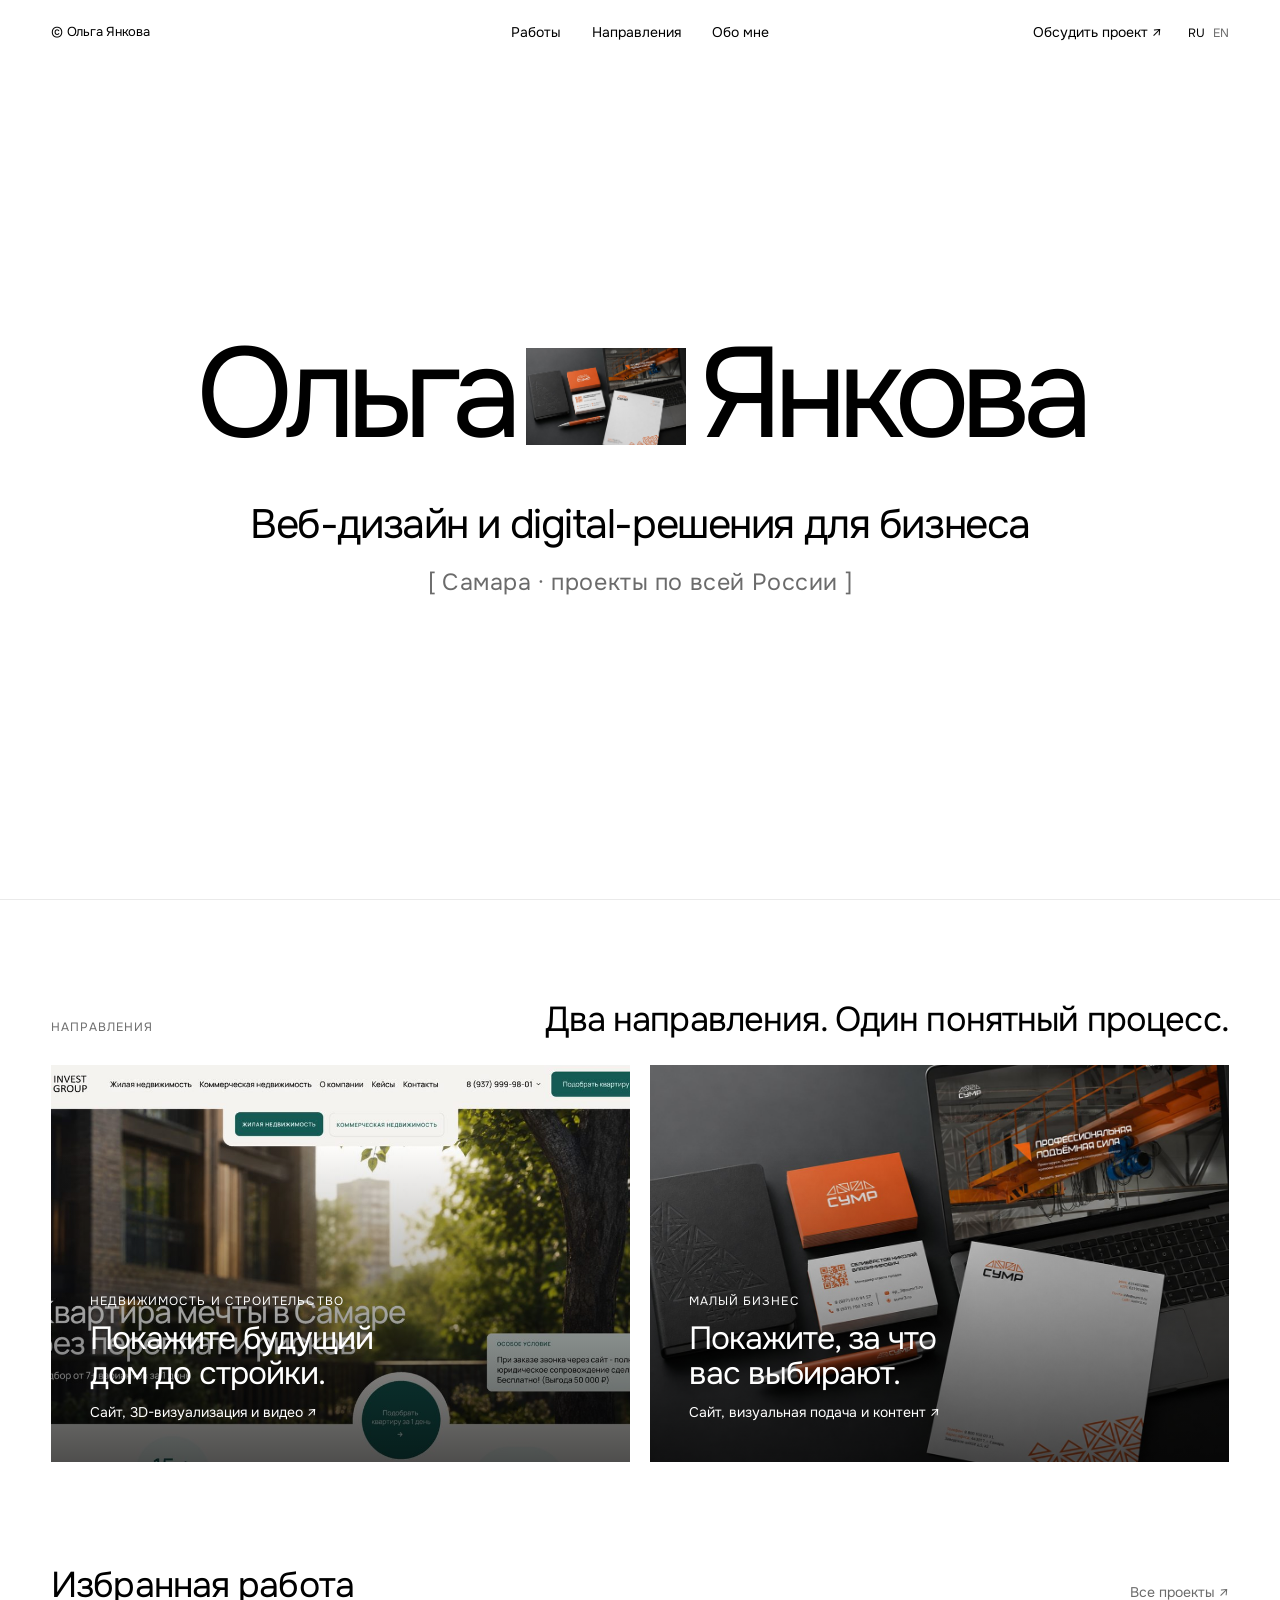
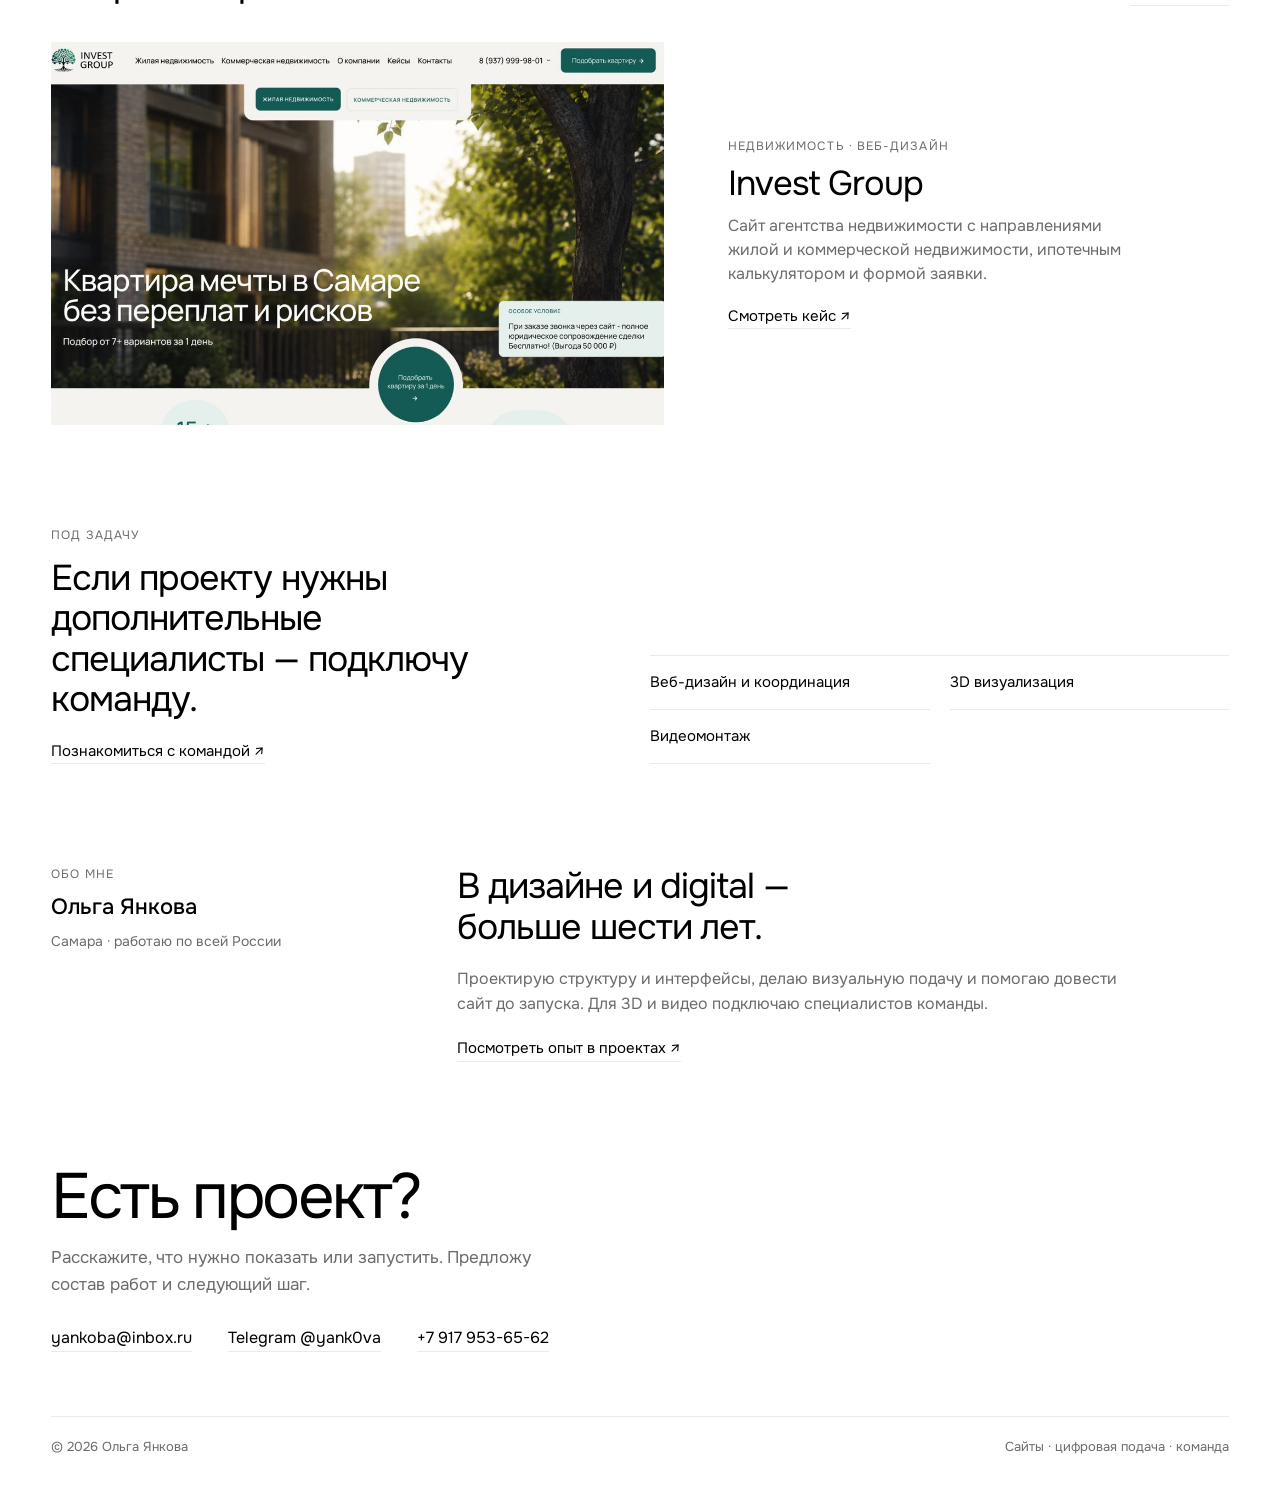
==== commit ac3c0e1a: "Match portfolio hero to reference composition" ====
--- a/index.html
+++ b/index.html
@@ -231,13 +231,13 @@
 @media(max-width:860px){.xr{grid-template-columns:1fr;gap:6px}.duo{grid-template-columns:1fr}.facts,.edl{max-width:100%}.sec-h .note{display:none}}
 </style>
 </head>
-<body>
+<body class="portfolio-home">
 <div class="site-loader" role="status" aria-live="polite" aria-label="Загрузка сайта"><span class="site-loader-value">00%</span></div>
 <header>
  <a class="logo" href="#/" id="logo"></a>
  <button class="menu" id="menu" aria-expanded="false" aria-controls="nav"></button>
  <nav id="nav" aria-label="Main"></nav>
- <div class="lang" role="group" aria-label="Language"><button data-l="ru" aria-pressed="true">RU</button><button data-l="en" aria-pressed="false">EN</button></div>
+ <div class="header-actions"><a class="header-contact" href="#contact" id="header-contact">Обсудить проект ↗</a><div class="lang" role="group" aria-label="Language"><button data-l="ru" aria-pressed="true">RU</button><button data-l="en" aria-pressed="false">EN</button></div></div>
 </header>
 <main id="app"></main>
 <dialog id="dlg" aria-labelledby="dt"><div class="dh"><h3 id="dt"></h3><button id="dx" aria-label="Close">✕</button></div><div id="db"></div></dialog>
@@ -378,11 +378,8 @@
 function home(){const x=t();
  return `<section class="landing-hero">
   <div class="landing-intro">
-   <div class="landing-copy"><span class="eyebrow">${lang==='ru'?'Сайты · дизайн · команда':'Websites · design · team'}</span>
-   <h1>${lang==='ru'?'Один контакт для вашего проекта':'One point of contact for your project'}</h1>
-   <p>${lang==='ru'?'Собираю сайт и визуальную подачу, подключаю специалистов под задачу.':'I bring the website and visual direction together, adding specialists when needed.'}</p>
-   <div class="hero-actions"><a class="btn" href="work/">${lang==='ru'?'Смотреть работы':'View work'} ↗</a><a class="text-link" href="#contact">${lang==='ru'?'Обсудить проект':'Discuss a project'} ↓</a></div></div>
-   <a class="hero-art" href="real-estate/" aria-label="${lang==='ru'?'Смотреть проект Invest Group':'View Invest Group project'}"><img src="assets/21.jpg" alt="${lang==='ru'?'Фрагмент сайта Invest Group':'Invest Group website preview'}"><span class="hero-art-index">01</span><span class="hero-art-caption">INVEST GROUP · SAMARA</span></a>
+   <h1 class="hero-name"><span>${lang==='ru'?'Ольга':'Olga'}</span><a class="hero-inline-image" href="work/" aria-label="${lang==='ru'?'Посмотреть работы':'View selected work'}"><img src="assets/17.jpg" alt="${lang==='ru'?'Пример графического дизайна из портфолио':'Graphic design project preview'}"></a><span>${lang==='ru'?'Янкова':'Yankova'}</span></h1>
+   <p class="hero-description">${lang==='ru'?'Веб-дизайн и digital-решения для бизнеса':'Web design and digital solutions for business'}<br><span>${lang==='ru'?'[ Самара · проекты по всей России ]':'[ Samara · working across Russia ]'}</span></p>
   </div>
  </section>
  <section class="sec landing-directions" id="directions"><div class="landing-directions-head"><span class="eyebrow">${lang==='ru'?'Направления':'Focus'}</span><h2>${lang==='ru'?'Два направления. Один понятный процесс.':'Two focus areas. One clear process.'}</h2></div><div class="audience-grid">
@@ -430,7 +427,9 @@
 let path=(location.hash||'').replace(/^#\/?/,'');
 function go(p){path=p;try{history.replaceState(null,'','#/'+p)}catch(e){try{location.hash='#/'+p}catch(_){}}route()}
 function renderNav(cur){const x=t();
- $('#nav').innerHTML=`<a href="small-business/">${lang==='ru'?'Малый бизнес':'Small business'}</a><a href="real-estate/">${lang==='ru'?'Недвижимость':'Real estate'}</a><a href="work/"${cur==='digital'?' aria-current="page"':''}>${x.nav.works}</a><a href="team/">${lang==='ru'?'Команда':'Team'}</a><a href="#contact">${x.nav.contact}</a>`;
+ $('#logo').textContent=`© ${x.brand}`;
+ $('#header-contact').textContent=lang==='ru'?'Обсудить проект ↗':'Get in touch ↗';
+ $('#nav').innerHTML=`<a href="work/">${x.nav.works}</a><a href="#directions">${lang==='ru'?'Направления':'Focus'}</a><a href="#about">${x.nav.about}</a>`;
  $('#menu').textContent=$('#nav').classList.contains('open')?x.close:x.menu}
 
 function route(){const parts=path.split('/'),x=t();
@@ -440,7 +439,7 @@
  if(path==='digital'){v=digital();cur='digital';document.title=x.wo+' — '+x.brand}
  else{v=home();document.title=x.title}
  app.innerHTML=v+`<footer><span>© ${new Date().getFullYear()} ${x.brand}</span><span>${x.fsub}</span></footer>`;
- renderNav(cur);$('#logo').textContent=x.brand;
+ renderNav(cur);$('#logo').textContent=`© ${x.brand}`;
  document.querySelectorAll('.lang button').forEach(b=>b.setAttribute('aria-pressed',b.dataset.l===lang?'true':'false'));
  if(pendingScroll){const el=document.getElementById(pendingScroll);if(el)el.scrollIntoView({behavior:'smooth'});pendingScroll=null}
  observe();
@@ -462,6 +461,9 @@
  else if(b.dataset.a==='go'){dlg.close();pendingScroll='contact';if(path!=='')go('')}
 });
 document.addEventListener('click',e=>{
+ const jump=e.target.closest('a[href="#contact"],a[href="#directions"],a[href="#about"]');
+ if(jump){e.preventDefault();const id=jump.getAttribute('href').slice(1);$('#nav').classList.remove('open');$('#menu').setAttribute('aria-expanded','false');
+  if(path!==''){pendingScroll=id;go('')}else document.getElementById(id)?.scrollIntoView({behavior:'smooth'});return}
  const sv=e.target.closest('[data-svc]');if(sv){e.preventDefault();const i=+sv.dataset.svc;if(i===0)go('digital');else openFigma();return}
  const fg=e.target.closest('[data-f]');if(fg){e.preventDefault();openFigma();return}
  const cs=e.target.closest('[data-case]');if(cs){e.preventDefault();dProject(+cs.dataset.case);return}
--- a/assets/portfolio-pages.css
+++ b/assets/portfolio-pages.css
@@ -3,23 +3,27 @@
 .js .site-loader{opacity:1;visibility:visible}
 .site-loader.is-done{opacity:0;visibility:hidden}
 .site-loader-value{font:400 14px/1 'SFMono-Regular',Consolas,monospace;letter-spacing:.04em;color:var(--fg)}
-.landing-hero{min-height:calc(100svh - 64px);display:flex;align-items:center;padding:48px var(--m) 56px}
-.landing-intro{width:100%;display:grid;grid-template-columns:minmax(0,1.2fr) minmax(260px,.8fr);gap:clamp(30px,8vw,112px);align-items:center}
-.landing-copy{max-width:620px}
-.landing-copy .eyebrow{margin-bottom:20px}
-.landing-intro h1{font-size:clamp(36px,4.2vw,60px);font-weight:400;line-height:1.06;letter-spacing:-.04em;max-width:13ch;text-wrap:balance}
-.landing-intro p{margin:20px 0 0;font-size:17px;line-height:1.5;max-width:42ch;color:var(--mute)}
-.hero-art{position:relative;display:block;justify-self:end;width:min(100%,440px);aspect-ratio:1.32;overflow:hidden;background:var(--ph);isolation:isolate;animation:hero-appear .9s both}
-.hero-art:after{content:"";position:absolute;inset:0;background:linear-gradient(180deg,transparent 55%,rgba(0,0,0,.36));pointer-events:none}
-.hero-art img{display:block;width:100%;height:100%;object-fit:cover;object-position:top;animation:hero-drift 16s ease-in-out infinite alternate}
-.hero-art-index,.hero-art-caption{position:absolute;z-index:1;bottom:16px;color:white;font-size:11px;letter-spacing:.08em}
-.hero-art-index{left:16px}.hero-art-caption{right:16px}
-.hero-actions{display:flex;align-items:center;gap:22px;flex-wrap:wrap;margin-top:28px}
+.landing-hero{min-height:calc(100svh - 66px);display:flex;align-items:center;justify-content:center;padding:38px var(--m) 48px;border-bottom:1px solid var(--line)}
+.landing-intro{width:100%;display:grid;justify-items:center;text-align:center;gap:clamp(28px,4vw,54px);margin-top:-12px}
+.hero-name{display:flex;justify-content:center;align-items:center;gap:clamp(6px,1vw,16px);font-size:clamp(54px,10vw,152px);font-weight:400;line-height:.84;letter-spacing:-.07em;white-space:nowrap}
+.hero-name>span{display:block}
+.hero-inline-image{display:block;flex:0 0 clamp(92px,12.5vw,184px);width:clamp(92px,12.5vw,184px);aspect-ratio:1.65;overflow:hidden;background:var(--ph);transform:translateY(2px)}
+.hero-inline-image img{display:block;width:100%;height:100%;object-fit:cover;animation:hero-drift 14s ease-in-out infinite alternate}
+.hero-description{margin:0;font-size:clamp(22px,3.2vw,44px);font-weight:400;line-height:1.25;letter-spacing:-.035em;max-width:900px;text-wrap:balance}
+.hero-description span{display:inline-block;margin-top:8px;font-size:.57em;letter-spacing:.025em;color:var(--mute)}
+.portfolio-home>header{display:grid;grid-template-columns:1fr auto 1fr;gap:20px;border-bottom:0;padding-top:22px;padding-bottom:22px;background:#fff}
+.portfolio-home>header .logo{grid-column:1;justify-self:start;font-size:13px;font-weight:400;letter-spacing:-.02em;text-transform:none}
+.portfolio-home>header nav{grid-column:2;justify-self:center;display:flex;align-items:center;gap:clamp(16px,2.4vw,36px);font-size:14px}
+.portfolio-home>header nav a{color:var(--fg)}
+.portfolio-home>header .menu{display:none}
+.header-actions{grid-column:3;justify-self:end;display:flex;align-items:center;gap:clamp(12px,2vw,28px)}
+.header-contact{font-size:14px;white-space:nowrap}
+.portfolio-home>header .lang{display:flex;gap:8px}
+.portfolio-home>header .lang button{font-size:12px}
 .landing-directions{padding-top:clamp(64px,8vw,100px)!important}
 .landing-directions-head{display:flex;justify-content:space-between;align-items:baseline;gap:20px;margin-bottom:26px}
 .landing-directions-head .eyebrow{white-space:nowrap}
 .landing-directions-head h2{font-size:clamp(24px,2.7vw,36px);font-weight:400;line-height:1.15;letter-spacing:-.025em}
-@keyframes hero-appear{from{opacity:0;transform:translateY(12px)}to{opacity:1;transform:translateY(0)}}
 @keyframes hero-drift{from{transform:scale(1)}to{transform:scale(1.045)}}
 .hero-actions .btn{font-size:14px;padding:13px 20px}
 .text-link{display:inline-flex;align-items:center;gap:8px;border-bottom:1px solid var(--line);font-size:15px;transition:border-color .2s}
@@ -118,7 +122,7 @@
 .page-footer span:last-child{text-align:right}
 .team-external{margin-top:12px}
 @media(max-width:860px){
- .landing-hero{min-height:auto;padding-top:42px;padding-bottom:48px}.landing-intro{grid-template-columns:1fr;gap:24px}.landing-intro h1{font-size:clamp(34px,9vw,42px);margin:0;max-width:13ch}.landing-intro p{max-width:38ch;margin-top:14px}.hero-actions{margin-top:20px}.hero-art{justify-self:start;width:100%;max-width:480px;aspect-ratio:1.55}
+ .landing-hero{min-height:calc(100svh - 58px);padding-top:30px;padding-bottom:38px}.landing-intro{grid-template-columns:1fr;gap:28px}.hero-name{display:grid;grid-template-columns:auto auto;column-gap:9px;row-gap:9px;font-size:clamp(52px,9vw,74px);line-height:.86}.hero-name>span:last-child{grid-column:1/-1;justify-self:center}.hero-inline-image{width:clamp(88px,19vw,124px);flex:none;aspect-ratio:1.65}.hero-description{font-size:clamp(23px,3.6vw,34px)}
  .landing-directions-head{display:block}.landing-directions-head h2{margin-top:10px;max-width:24ch}.audience-grid{grid-template-columns:1fr}.audience-card{min-height:54vw;max-height:340px}
  .featured-case,.team-teaser,.about-brief,.inner-hero,.case-highlight{grid-template-columns:1fr}
  .inner-hero--visual>div:first-child,.inner-hero--visual .inner-hero-copy,.inner-hero--visual .inner-hero-image{grid-column:auto;grid-row:auto}
@@ -129,4 +133,19 @@
  .page-cards,.pain-strip,.team-list{grid-template-columns:1fr}.page-card h3{margin-top:22px}.process-item{grid-template-columns:36px 1fr;gap:8px var(--g)}.process-item span{grid-column:2}.project-groups{grid-template-columns:1fr}.team-note{display:block}.team-note .text-link{margin-top:20px}
  .page-footer{display:block}.page-footer span:last-child{display:block;text-align:left;margin-top:4px}
 }
-@media(prefers-reduced-motion:reduce){.audience-card img{transition:none}.hero-art,.hero-art img{animation:none}}
+@media(max-width:860px){
+ .portfolio-home>header{display:flex;flex-wrap:wrap;gap:10px;padding-top:16px;padding-bottom:14px}
+ .portfolio-home>header .logo{margin-right:auto;max-width:none}
+ .portfolio-home>header .menu{display:block;order:1}
+ .portfolio-home>header .header-actions{order:2;gap:10px}
+ .portfolio-home>header .header-contact{font-size:12px}
+ .portfolio-home>header nav{display:none;order:3;width:100%;justify-self:auto;flex-direction:column;align-items:flex-start;gap:12px;padding:12px 0 4px;font-size:16px}
+ .portfolio-home>header nav.open{display:flex}
+}
+@media(max-width:560px){
+ .hero-name{font-size:clamp(52px,13.8vw,70px)}
+ .hero-inline-image{width:clamp(84px,24vw,120px)}
+ .hero-description{font-size:clamp(21px,6vw,27px);max-width:18ch}
+ .hero-description span{font-size:.56em}
+}
+@media(prefers-reduced-motion:reduce){.audience-card img,.hero-inline-image img{transition:none;animation:none}}
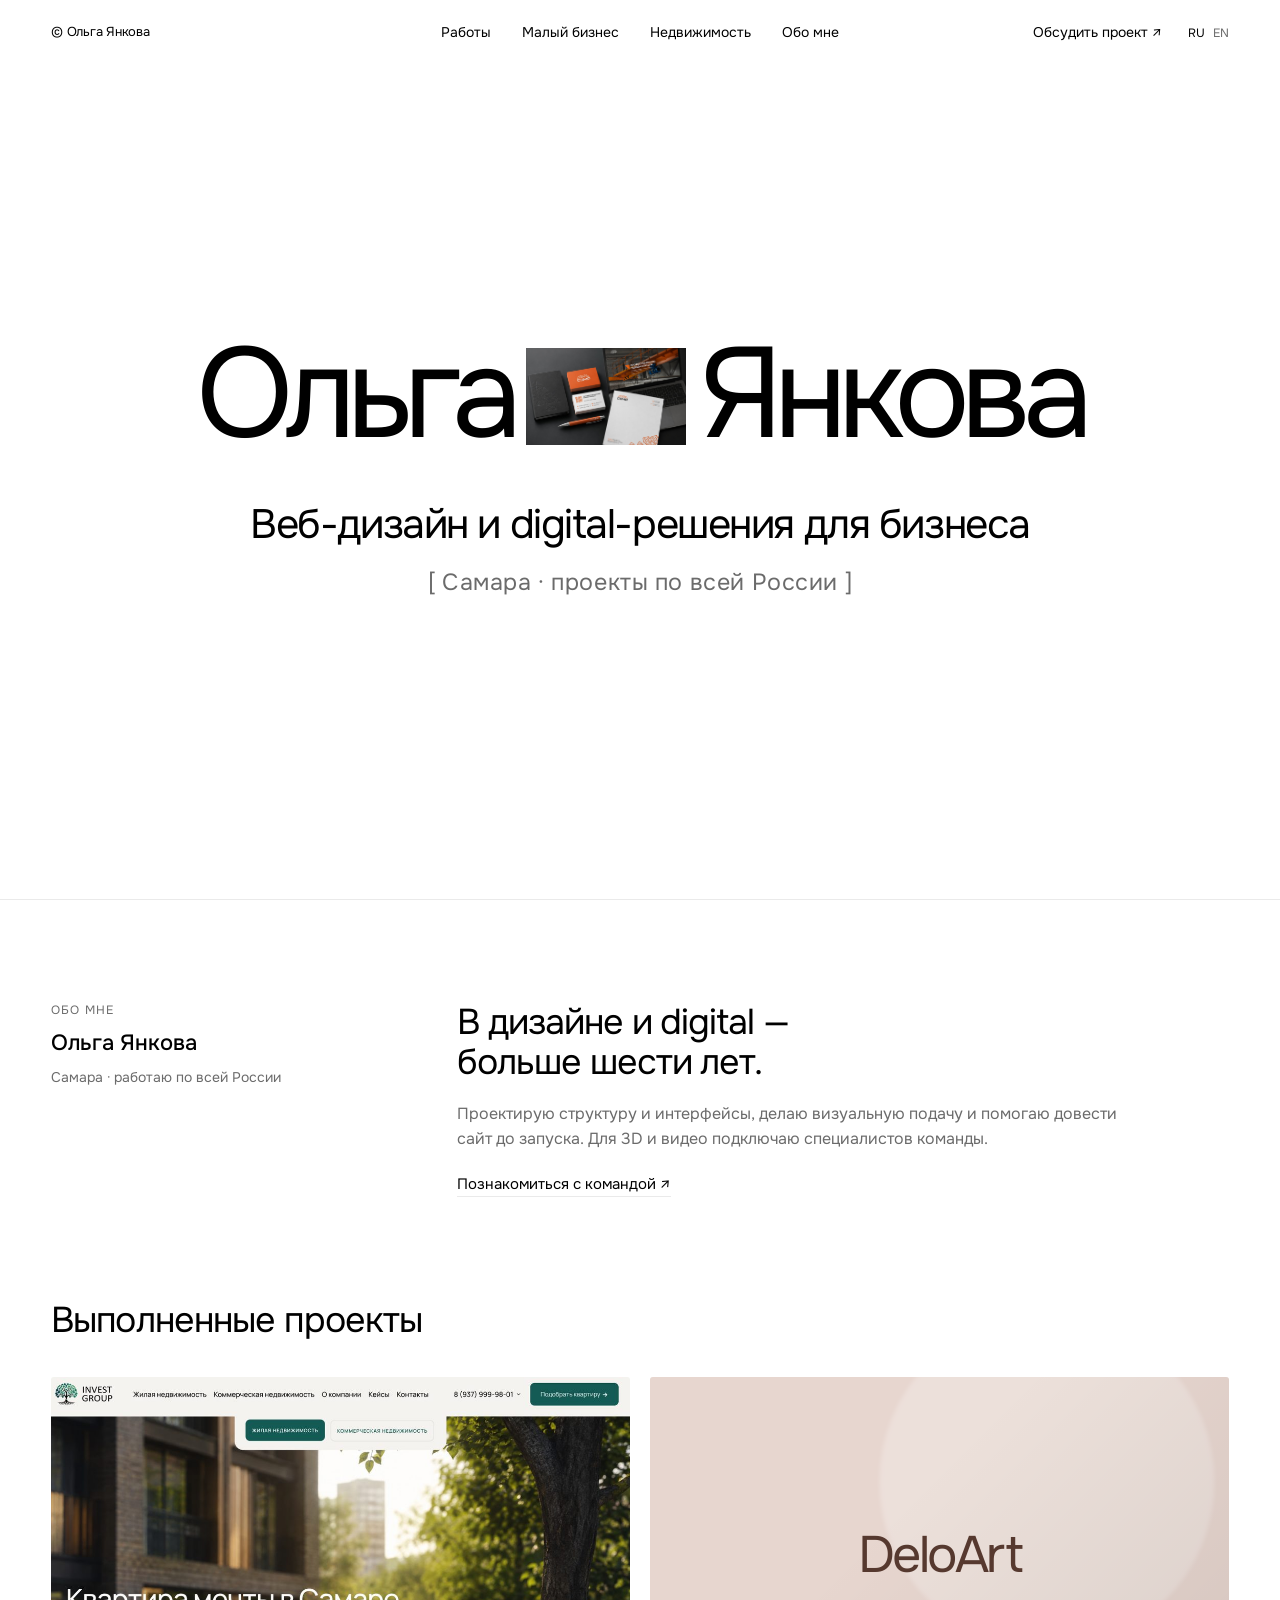
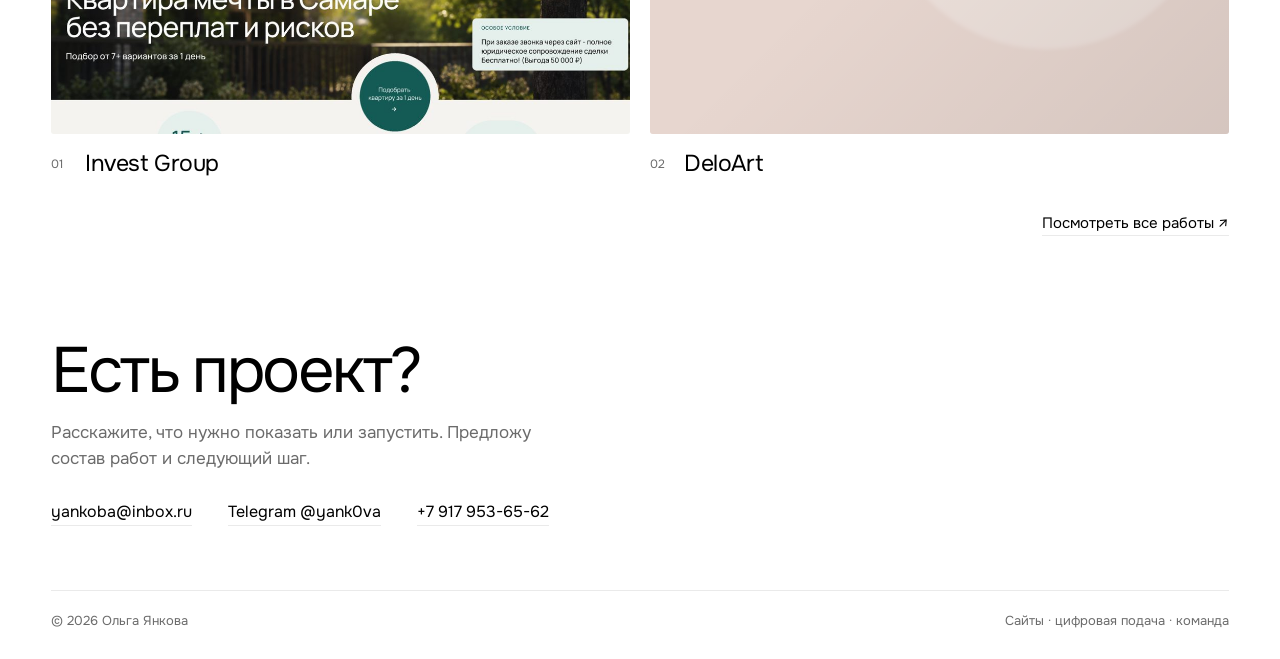
==== commit 06b2bfc8: "Reorder portfolio home around about and selected work" ====
--- a/index.html
+++ b/index.html
@@ -382,24 +382,8 @@
    <p class="hero-description">${lang==='ru'?'Веб-дизайн и digital-решения для бизнеса':'Web design and digital solutions for business'}<br><span>${lang==='ru'?'[ Самара · проекты по всей России ]':'[ Samara · working across Russia ]'}</span></p>
   </div>
  </section>
- <section class="sec landing-directions" id="directions"><div class="landing-directions-head"><span class="eyebrow">${lang==='ru'?'Направления':'Focus'}</span><h2>${lang==='ru'?'Два направления. Один понятный процесс.':'Two focus areas. One clear process.'}</h2></div><div class="audience-grid">
-   <a class="audience-card" href="real-estate/">
-    <img src="assets/21.jpg" alt="Сайт агентства недвижимости Invest Group">
-    <span class="audience-shade"></span><span class="audience-copy"><small>${lang==='ru'?'Недвижимость и строительство':'Real estate & construction'}</small><strong>${lang==='ru'?'Покажите будущий дом до стройки.':'Show the future home before it is built.'}</strong><span>${lang==='ru'?'Сайт, 3D-визуализация и видео':'Websites, 3D visualisation and video'} ↗</span></span>
-   </a>
-   <a class="audience-card" href="small-business/">
-    <img src="assets/17.jpg" alt="Визуальная айдентика и дизайн">
-    <span class="audience-shade"></span><span class="audience-copy"><small>${lang==='ru'?'Малый бизнес':'Small business'}</small><strong>${lang==='ru'?'Покажите, за что вас выбирают.':'Show customers why they choose you.'}</strong><span>${lang==='ru'?'Сайт, визуальная подача и контент':'Websites, visual identity and content'} ↗</span></span>
-   </a>
-  </div></section>
- <section class="sec featured" id="work"><div class="sec-h"><h2>${lang==='ru'?'Избранная работа':'Selected work'}</h2><a href="work/">${lang==='ru'?'Все проекты':'All work'} ↗</a></div>
-  <a class="featured-case rv" href="work/">
-   <img src="assets/21.jpg" alt="Фрагмент сайта Invest Group">
-   <div><span class="eyebrow">${lang==='ru'?'Недвижимость · веб-дизайн':'Real estate · web design'}</span><h3>Invest Group</h3><p>${lang==='ru'?'Сайт агентства недвижимости с направлениями жилой и коммерческой недвижимости, ипотечным калькулятором и формой заявки.':'A real estate agency website with residential and commercial listings, a mortgage calculator and an inquiry form.'}</p><span class="text-link">${lang==='ru'?'Смотреть кейс':'View case'} ↗</span></div>
-  </a>
- </section>
- <section class="sec team-teaser"><div class="team-teaser-copy rv"><span class="eyebrow">${lang==='ru'?'Под задачу':'Built around your brief'}</span><h2>${lang==='ru'?'Если проекту нужны дополнительные специалисты — подключу команду.':'When a project needs extra skills, I bring in the right people.'}</h2><a class="text-link" href="team/">${lang==='ru'?'Познакомиться с командой':'Meet the team'} ↗</a></div><div class="team-roles rv"><span>${lang==='ru'?'Веб-дизайн и координация':'Web design & coordination'}</span><span>3D ${lang==='ru'?'визуализация':'visualisation'}</span><span>${lang==='ru'?'Видеомонтаж':'Video editing'}</span></div></section>
- <section class="sec about-brief" id="about"><div class="about-label"><span class="eyebrow">${lang==='ru'?'Обо мне':'About'}</span><strong>${lang==='ru'?'Ольга Янкова':'Olga Yankova'}</strong><span>${lang==='ru'?'Самара · работаю по всей России':'Samara · working across Russia'}</span></div><div class="about-brief-copy"><h2>${lang==='ru'?'В дизайне и digital — больше шести лет.':'Over six years in design and digital.'}</h2><p>${lang==='ru'?'Проектирую структуру и интерфейсы, делаю визуальную подачу и помогаю довести сайт до запуска. Для 3D и видео подключаю специалистов команды.':'I plan structure and interfaces, shape the visual direction and help take a website to launch. For 3D and video, I bring in specialists from the team.'}</p><a href="work/" class="text-link">${lang==='ru'?'Посмотреть опыт в проектах':'See the work'} ↗</a></div></section>
+ <section class="sec about-brief" id="about"><div class="about-label"><span class="eyebrow">${lang==='ru'?'Обо мне':'About'}</span><strong>${lang==='ru'?'Ольга Янкова':'Olga Yankova'}</strong><span>${lang==='ru'?'Самара · работаю по всей России':'Samara · working across Russia'}</span></div><div class="about-brief-copy"><h2>${lang==='ru'?'В дизайне и digital — больше шести лет.':'Over six years in design and digital.'}</h2><p>${lang==='ru'?'Проектирую структуру и интерфейсы, делаю визуальную подачу и помогаю довести сайт до запуска. Для 3D и видео подключаю специалистов команды.':'I plan structure and interfaces, shape the visual direction and help take a website to launch. For 3D and video, I bring in specialists from the team.'}</p><a href="team/" class="text-link">${lang==='ru'?'Познакомиться с командой':'Meet the team'} ↗</a></div></section>
+ <section class="sec home-projects" id="work"><div class="sec-h"><h2>${lang==='ru'?'Выполненные проекты':'Selected projects'}</h2></div><div class="home-work-grid" id="home-work-grid"></div><div class="home-work-action"><a href="work/" class="text-link">${lang==='ru'?'Посмотреть все работы':'View all work'} ↗</a></div></section>
  ${contact()}`}
 
 
@@ -425,11 +409,13 @@
 /* ---------- ROUTER ---------- */
 let pendingScroll=null;
 let path=(location.hash||'').replace(/^#\/?/,'');
+if(path==='directions')path='about';
+if(['contact','about'].includes(path)){pendingScroll=path;path=''}
 function go(p){path=p;try{history.replaceState(null,'','#/'+p)}catch(e){try{location.hash='#/'+p}catch(_){}}route()}
 function renderNav(cur){const x=t();
  $('#logo').textContent=`© ${x.brand}`;
  $('#header-contact').textContent=lang==='ru'?'Обсудить проект ↗':'Get in touch ↗';
- $('#nav').innerHTML=`<a href="work/">${x.nav.works}</a><a href="#directions">${lang==='ru'?'Направления':'Focus'}</a><a href="#about">${x.nav.about}</a>`;
+ $('#nav').innerHTML=`<a href="work/">${x.nav.works}</a><a href="small-business/">${lang==='ru'?'Малый бизнес':'Small business'}</a><a href="real-estate/">${lang==='ru'?'Недвижимость':'Real estate'}</a><a href="#about">${x.nav.about}</a>`;
  $('#menu').textContent=$('#nav').classList.contains('open')?x.close:x.menu}
 
 function route(){const parts=path.split('/'),x=t();
@@ -462,8 +448,8 @@
 });
 document.addEventListener('click',e=>{
  const jump=e.target.closest('a[href="#contact"],a[href="#directions"],a[href="#about"]');
- if(jump){e.preventDefault();const id=jump.getAttribute('href').slice(1);$('#nav').classList.remove('open');$('#menu').setAttribute('aria-expanded','false');
-  if(path!==''){pendingScroll=id;go('')}else document.getElementById(id)?.scrollIntoView({behavior:'smooth'});return}
+ if(jump){e.preventDefault();const id=jump.getAttribute('href').slice(1),target=id==='directions'?'about':id;$('#nav').classList.remove('open');$('#menu').setAttribute('aria-expanded','false');
+  if(path!==''){pendingScroll=target;go('')}else document.getElementById(target)?.scrollIntoView({behavior:'smooth'});return}
  const sv=e.target.closest('[data-svc]');if(sv){e.preventDefault();const i=+sv.dataset.svc;if(i===0)go('digital');else openFigma();return}
  const fg=e.target.closest('[data-f]');if(fg){e.preventDefault();openFigma();return}
  const cs=e.target.closest('[data-case]');if(cs){e.preventDefault();dProject(+cs.dataset.case);return}
@@ -477,10 +463,11 @@
 });
 const lb=e=>e.target.closest('.lang button');
 document.addEventListener('click',e=>{const b=lb(e);if(!b)return;if(dlg.open)dlg.close();lang=b.dataset.l;try{localStorage.setItem('lang',lang)}catch(_){}
- document.querySelectorAll('.lang button').forEach(x=>x.setAttribute('aria-pressed',x.dataset.l===lang?'true':'false'));route()});
+ document.querySelectorAll('.lang button').forEach(x=>x.setAttribute('aria-pressed',x.dataset.l===lang?'true':'false'));route();document.dispatchEvent(new CustomEvent('site:language',{detail:lang}))});
 window.addEventListener('hashchange',()=>{path=(location.hash||'').replace(/^#\/?/,'');route()});
 route();
 
 </script>
+<script src="assets/portfolio-projects.js"></script>
 </body>
 </html>
--- a/assets/portfolio-pages.css
+++ b/assets/portfolio-pages.css
@@ -121,6 +121,49 @@
 .page-footer{display:flex;justify-content:space-between;gap:16px;padding:20px var(--m) 28px;border-top:1px solid var(--line);color:var(--mute);font-size:13px}
 .page-footer span:last-child{text-align:right}
 .team-external{margin-top:12px}
+.portfolio-work .project-page-header{position:sticky;top:0;z-index:20;display:flex;justify-content:space-between;gap:18px;padding:10px var(--m);background:transparent;border:0;backdrop-filter:none}
+.portfolio-work .project-page-header>*{pointer-events:auto}
+.portfolio-work .project-page-header .page-logo,.portfolio-work .project-page-header .page-nav,.portfolio-work .project-page-header .page-head-actions{background:rgba(255,255,255,.94);backdrop-filter:blur(10px);border:1px solid rgba(0,0,0,.06);border-radius:4px;box-shadow:0 2px 16px rgba(0,0,0,.045)}
+.portfolio-work .project-page-header .page-logo{padding:10px 14px}
+.portfolio-work .project-page-header .page-nav{padding:10px 16px;gap:clamp(16px,2vw,30px)}
+.page-head-actions{display:flex;align-items:center;gap:16px;padding:8px 12px}
+.page-contact-link{font-size:13px;white-space:nowrap}
+.portfolio-work .project-page-header .page-lang{padding:0 2px}
+.work-intro{padding:clamp(32px,5vw,62px) var(--m) 30px;max-width:850px}
+.work-intro h1{font-size:clamp(34px,4.2vw,58px);font-weight:400;line-height:1.06;letter-spacing:-.04em;margin:10px 0 12px}
+.work-intro p{max-width:50ch;margin:0;color:var(--mute);font-size:16px}
+.work-grid-section{padding:0 var(--m)}
+.work-grid{display:grid;grid-template-columns:repeat(2,minmax(0,1fr));gap:clamp(24px,4vw,58px) var(--g)}
+.home-work-grid{display:grid;grid-template-columns:repeat(2,minmax(0,1fr));gap:clamp(24px,4vw,58px) var(--g)}
+.home-work-action{display:flex;justify-content:flex-end;margin-top:30px}
+.work-card{display:block;min-width:0}
+.work-card-media{position:relative;display:block;aspect-ratio:1.62;overflow:hidden;background:var(--ph);border-radius:3px}
+.work-card-media>img{display:block;width:100%;height:100%;object-fit:cover;transition:transform .65s cubic-bezier(.2,.6,.2,1)}
+.work-card:hover .work-card-media>img{transform:scale(1.025)}
+.work-card-title{display:grid;grid-template-columns:24px 1fr 36px;gap:10px;align-items:center;padding-top:12px}
+.work-card-title small{font-size:12px;color:var(--mute)}
+.work-card-title strong{font-size:clamp(18px,1.8vw,24px);font-weight:400;letter-spacing:-.02em}
+.work-card-arrow{display:grid;place-items:center;width:34px;height:34px;border:1px solid var(--line);border-radius:50%;font-size:16px;opacity:0;transform:translate(-4px,4px);transition:opacity .25s,transform .25s,border-color .25s}
+.work-card:hover .work-card-arrow,.work-card:focus-visible .work-card-arrow{opacity:1;transform:translate(0,0);border-color:var(--fg)}
+.work-placeholder{position:relative;display:grid;place-items:center;width:100%;height:100%;overflow:hidden;background:var(--project-color,#e7e7e7);color:var(--project-ink,#222)}
+.work-placeholder:before{content:"";position:absolute;width:58%;aspect-ratio:1;border-radius:50%;background:rgba(255,255,255,.24);filter:blur(2px);transform:translate(32%,-22%)}
+.work-placeholder:after{content:"";position:absolute;inset:0;background:linear-gradient(135deg,transparent 40%,rgba(0,0,0,.08))}
+.work-placeholder span{z-index:1;font-size:clamp(24px,4vw,52px);font-weight:400;letter-spacing:-.05em}
+.project-detail{display:grid;grid-template-columns:minmax(300px,.78fr) minmax(0,1.22fr);gap:clamp(24px,4vw,58px);padding:24px var(--m) 72px;align-items:start}
+.project-info{position:sticky;top:82px;align-self:start;min-height:calc(100svh - 110px);display:flex;flex-direction:column;padding:34px 12px 18px 0}
+.project-index{display:flex;justify-content:space-between;align-items:center;margin-bottom:26px;color:var(--mute);font-size:13px}
+.project-info h1{font-size:clamp(36px,4vw,58px);font-weight:400;line-height:1.04;letter-spacing:-.04em;margin-bottom:34px}
+.project-meta{display:grid;grid-template-columns:1fr 1fr;gap:20px;margin-bottom:24px;font-size:15px;line-height:1.35}
+.project-meta small{display:block;color:var(--mute);font-size:12px;margin-bottom:5px}
+.project-description{font-size:15px;line-height:1.55;max-width:38ch;margin:0;color:#343434}
+.project-visit{display:inline-flex;align-items:center;gap:8px;width:max-content;margin-top:28px;border-bottom:1px solid var(--fg);padding-bottom:3px;font-size:15px}
+.next-project{display:flex;align-items:center;justify-content:space-between;gap:16px;margin-top:auto;padding-top:42px;font-size:15px}
+.next-project span{color:var(--mute);font-size:12px}
+.project-gallery{display:grid;gap:14px;min-width:0}
+.project-slide{display:block;position:relative;overflow:hidden;aspect-ratio:1.62;background:var(--ph);border-radius:3px}
+.project-slide img{display:block;width:100%;height:100%;object-fit:cover}
+.project-slide .work-placeholder span{font-size:clamp(24px,3.8vw,48px)}
+.project-gallery-note{padding:14px 0 0;color:var(--mute);font-size:13px}
 @media(max-width:860px){
  .landing-hero{min-height:calc(100svh - 58px);padding-top:30px;padding-bottom:38px}.landing-intro{grid-template-columns:1fr;gap:28px}.hero-name{display:grid;grid-template-columns:auto auto;column-gap:9px;row-gap:9px;font-size:clamp(52px,9vw,74px);line-height:.86}.hero-name>span:last-child{grid-column:1/-1;justify-self:center}.hero-inline-image{width:clamp(88px,19vw,124px);flex:none;aspect-ratio:1.65}.hero-description{font-size:clamp(23px,3.6vw,34px)}
  .landing-directions-head{display:block}.landing-directions-head h2{margin-top:10px;max-width:24ch}.audience-grid{grid-template-columns:1fr}.audience-card{min-height:54vw;max-height:340px}
@@ -149,3 +192,23 @@
  .hero-description span{font-size:.56em}
 }
 @media(prefers-reduced-motion:reduce){.audience-card img,.hero-inline-image img{transition:none;animation:none}}
+@media(max-width:860px){
+ .portfolio-work .project-page-header{display:flex;flex-wrap:wrap;align-items:center;gap:8px;padding:8px var(--m)}
+ .portfolio-work .project-page-header .page-logo{padding:9px 11px;font-size:10px}
+ .portfolio-work .project-page-header .page-menu{display:block;order:1;padding:9px 11px;background:rgba(255,255,255,.95);border:1px solid rgba(0,0,0,.06);border-radius:4px}
+ .portfolio-work .project-page-header .page-head-actions{order:2;margin-left:auto;gap:8px;padding:7px 9px}
+ .portfolio-work .project-page-header .page-contact-link{font-size:11px}
+ .portfolio-work .project-page-header .page-nav{display:none;order:3;width:100%;flex-direction:column;align-items:flex-start;gap:12px;padding:14px;font-size:15px}
+ .portfolio-work .project-page-header .page-nav.open{display:flex}
+ .portfolio-work .project-page-header .page-lang{margin-left:0}
+ .project-info{min-height:0;position:static;padding:18px 0 30px}
+ .next-project{margin-top:30px;padding-top:20px}
+}
+@media(max-width:700px){
+ .work-intro{padding-top:30px}
+ .work-grid,.home-work-grid{grid-template-columns:1fr;gap:28px}
+ .work-card-arrow{opacity:1;transform:none}
+ .project-detail{grid-template-columns:1fr;gap:18px;padding-top:14px}
+ .project-info h1{margin-bottom:20px}
+ .project-gallery{gap:10px}
+}
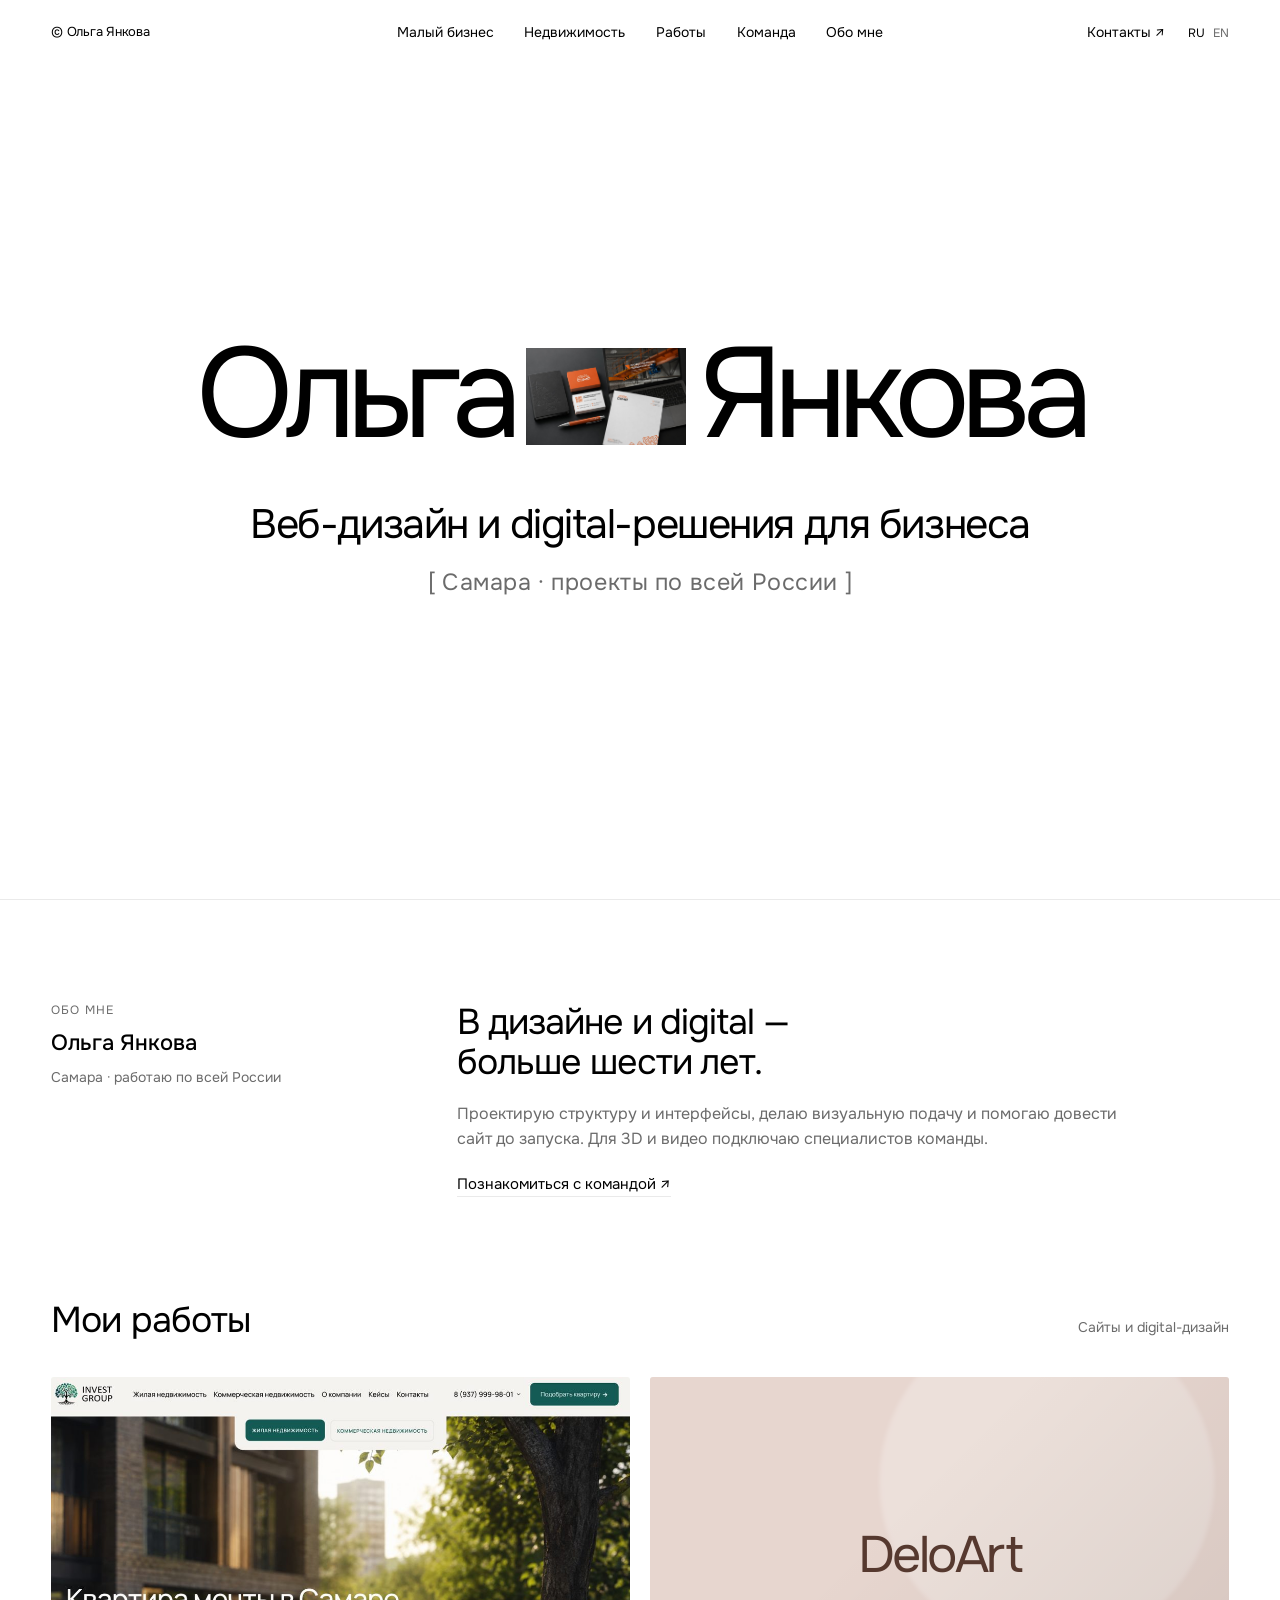
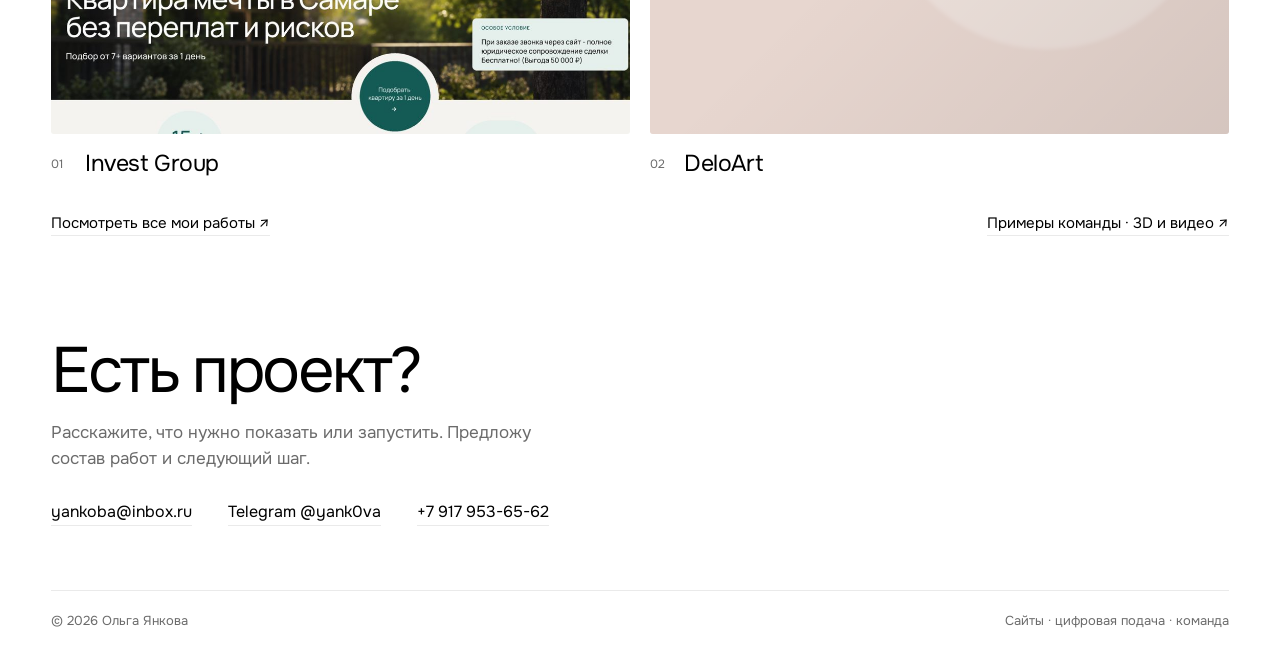
==== commit fa8c4ffb: "Unify portfolio navigation and add team work links" ====
--- a/index.html
+++ b/index.html
@@ -233,11 +233,11 @@
 </head>
 <body class="portfolio-home">
 <div class="site-loader" role="status" aria-live="polite" aria-label="Загрузка сайта"><span class="site-loader-value">00%</span></div>
-<header>
+<header class="site-header">
  <a class="logo" href="#/" id="logo"></a>
  <button class="menu" id="menu" aria-expanded="false" aria-controls="nav"></button>
  <nav id="nav" aria-label="Main"></nav>
- <div class="header-actions"><a class="header-contact" href="#contact" id="header-contact">Обсудить проект ↗</a><div class="lang" role="group" aria-label="Language"><button data-l="ru" aria-pressed="true">RU</button><button data-l="en" aria-pressed="false">EN</button></div></div>
+ <div class="header-actions"><a class="header-contact" href="contact/" id="header-contact">Контакты ↗</a><div class="lang" role="group" aria-label="Language"><button data-l="ru" aria-pressed="true">RU</button><button data-l="en" aria-pressed="false">EN</button></div></div>
 </header>
 <main id="app"></main>
 <dialog id="dlg" aria-labelledby="dt"><div class="dh"><h3 id="dt"></h3><button id="dx" aria-label="Close">✕</button></div><div id="db"></div></dialog>
@@ -383,7 +383,7 @@
   </div>
  </section>
  <section class="sec about-brief" id="about"><div class="about-label"><span class="eyebrow">${lang==='ru'?'Обо мне':'About'}</span><strong>${lang==='ru'?'Ольга Янкова':'Olga Yankova'}</strong><span>${lang==='ru'?'Самара · работаю по всей России':'Samara · working across Russia'}</span></div><div class="about-brief-copy"><h2>${lang==='ru'?'В дизайне и digital — больше шести лет.':'Over six years in design and digital.'}</h2><p>${lang==='ru'?'Проектирую структуру и интерфейсы, делаю визуальную подачу и помогаю довести сайт до запуска. Для 3D и видео подключаю специалистов команды.':'I plan structure and interfaces, shape the visual direction and help take a website to launch. For 3D and video, I bring in specialists from the team.'}</p><a href="team/" class="text-link">${lang==='ru'?'Познакомиться с командой':'Meet the team'} ↗</a></div></section>
- <section class="sec home-projects" id="work"><div class="sec-h"><h2>${lang==='ru'?'Выполненные проекты':'Selected projects'}</h2></div><div class="home-work-grid" id="home-work-grid"></div><div class="home-work-action"><a href="work/" class="text-link">${lang==='ru'?'Посмотреть все работы':'View all work'} ↗</a></div></section>
+ <section class="sec home-projects" id="work"><div class="sec-h"><h2>${lang==='ru'?'Мои работы':'My work'}</h2><span class="note">${lang==='ru'?'Сайты и digital-дизайн':'Websites and digital design'}</span></div><div class="home-work-grid" id="home-work-grid"></div><div class="home-work-action"><a href="work/" class="text-link">${lang==='ru'?'Посмотреть все мои работы':'View all my work'} ↗</a><a href="team/#team-work" class="text-link">${lang==='ru'?'Примеры команды · 3D и видео':'Team work · 3D and video'} ↗</a></div></section>
  ${contact()}`}
 
 
@@ -414,8 +414,8 @@
 function go(p){path=p;try{history.replaceState(null,'','#/'+p)}catch(e){try{location.hash='#/'+p}catch(_){}}route()}
 function renderNav(cur){const x=t();
  $('#logo').textContent=`© ${x.brand}`;
- $('#header-contact').textContent=lang==='ru'?'Обсудить проект ↗':'Get in touch ↗';
- $('#nav').innerHTML=`<a href="work/">${x.nav.works}</a><a href="small-business/">${lang==='ru'?'Малый бизнес':'Small business'}</a><a href="real-estate/">${lang==='ru'?'Недвижимость':'Real estate'}</a><a href="#about">${x.nav.about}</a>`;
+ $('#header-contact').textContent=lang==='ru'?'Контакты ↗':'Contact ↗';
+ $('#nav').innerHTML=`<a href="small-business/">${lang==='ru'?'Малый бизнес':'Small business'}</a><a href="real-estate/">${lang==='ru'?'Недвижимость':'Real estate'}</a><a href="work/">${x.nav.works}</a><a href="team/">${lang==='ru'?'Команда':'Team'}</a><a href="#about">${x.nav.about}</a>`;
  $('#menu').textContent=$('#nav').classList.contains('open')?x.close:x.menu}
 
 function route(){const parts=path.split('/'),x=t();
--- a/assets/portfolio-pages.css
+++ b/assets/portfolio-pages.css
@@ -212,3 +212,41 @@
  .project-info h1{margin-bottom:20px}
  .project-gallery{gap:10px}
 }
+.site-header{position:sticky;top:0;z-index:20;display:grid;grid-template-columns:1fr auto 1fr;align-items:center;justify-content:space-between;gap:20px;padding:18px var(--m);background:rgba(255,255,255,.96);backdrop-filter:blur(8px);border-bottom:1px solid var(--line);font-size:14px}
+.site-header .logo{grid-column:1;justify-self:start;font-size:13px;font-weight:600;letter-spacing:.06em;text-transform:uppercase;white-space:nowrap}
+.site-header nav{grid-column:2;justify-self:center;display:flex;align-items:center;gap:clamp(14px,1.8vw,27px);font-size:14px}
+.site-header nav a{color:var(--fg);white-space:nowrap}
+.site-header .menu{display:none}
+.site-header .header-actions{grid-column:3;justify-self:end;display:flex;align-items:center;gap:clamp(12px,1.8vw,24px)}
+.site-header .header-contact{font-size:14px;white-space:nowrap}
+.site-header .lang{display:flex;gap:8px}
+.site-header .lang button{font-size:12px}
+.home-work-action{justify-content:space-between;gap:20px;flex-wrap:wrap}
+.contact-page-main{padding:clamp(54px,8vw,104px) var(--m) clamp(70px,10vw,128px)}
+.contact-page-main h1{font-size:clamp(38px,5vw,64px);font-weight:400;line-height:1.04;letter-spacing:-.04em;margin:12px 0 14px}
+.contact-page-lead{max-width:48ch;color:var(--mute);font-size:17px;margin:0}
+.contact-page-grid{display:grid;grid-template-columns:repeat(3,minmax(0,1fr));gap:var(--g);margin-top:clamp(42px,7vw,88px)}
+.contact-page-item{border-top:1px solid var(--line);padding-top:16px}
+.contact-page-item small{display:block;color:var(--mute);font-size:13px;margin-bottom:14px}
+.contact-page-item a{font-size:clamp(17px,1.7vw,22px);border-bottom:1px solid var(--line);overflow-wrap:anywhere}
+.team-work-section{padding:clamp(56px,8vw,100px) var(--m) 0;scroll-margin-top:90px}
+.team-work-heading{display:flex;justify-content:space-between;align-items:baseline;gap:20px;margin-bottom:28px}
+.team-work-heading h2{font-size:clamp(26px,2.8vw,38px);font-weight:400;letter-spacing:-.03em;line-height:1.12}
+.team-work-columns{display:grid;grid-template-columns:1fr 1fr;gap:var(--g)}
+.team-work-group{border-top:1px solid var(--line);padding-top:16px}
+.team-work-group h3{font-size:18px;font-weight:500;margin-bottom:8px}
+.team-work-group p{color:var(--mute);font-size:14px;margin:0 0 16px;max-width:42ch}
+.team-example-links{display:flex;flex-direction:column}
+.team-example-links a{display:flex;justify-content:space-between;gap:18px;padding:12px 0;border-top:1px solid var(--line);font-size:15px}
+.team-example-links a span:last-child{color:var(--mute)}
+@media(max-width:860px){
+ .site-header{display:flex;flex-wrap:wrap;gap:10px;padding:16px var(--m)}
+ .site-header .logo{margin-right:auto;max-width:none;font-size:10.5px;letter-spacing:.05em}
+ .site-header .menu{display:block;order:1;border:0;background:none;padding:0;font:inherit;font-size:14px;cursor:pointer}
+ .site-header .header-actions{order:2;gap:10px}
+ .site-header .header-contact{font-size:12px}
+ .site-header nav{display:none;order:3;width:100%;justify-self:auto;flex-direction:column;align-items:flex-start;gap:13px;padding:12px 0 4px;font-size:16px}
+ .site-header nav.open{display:flex}
+ .contact-page-grid{grid-template-columns:1fr}
+ .team-work-columns{grid-template-columns:1fr}
+}
